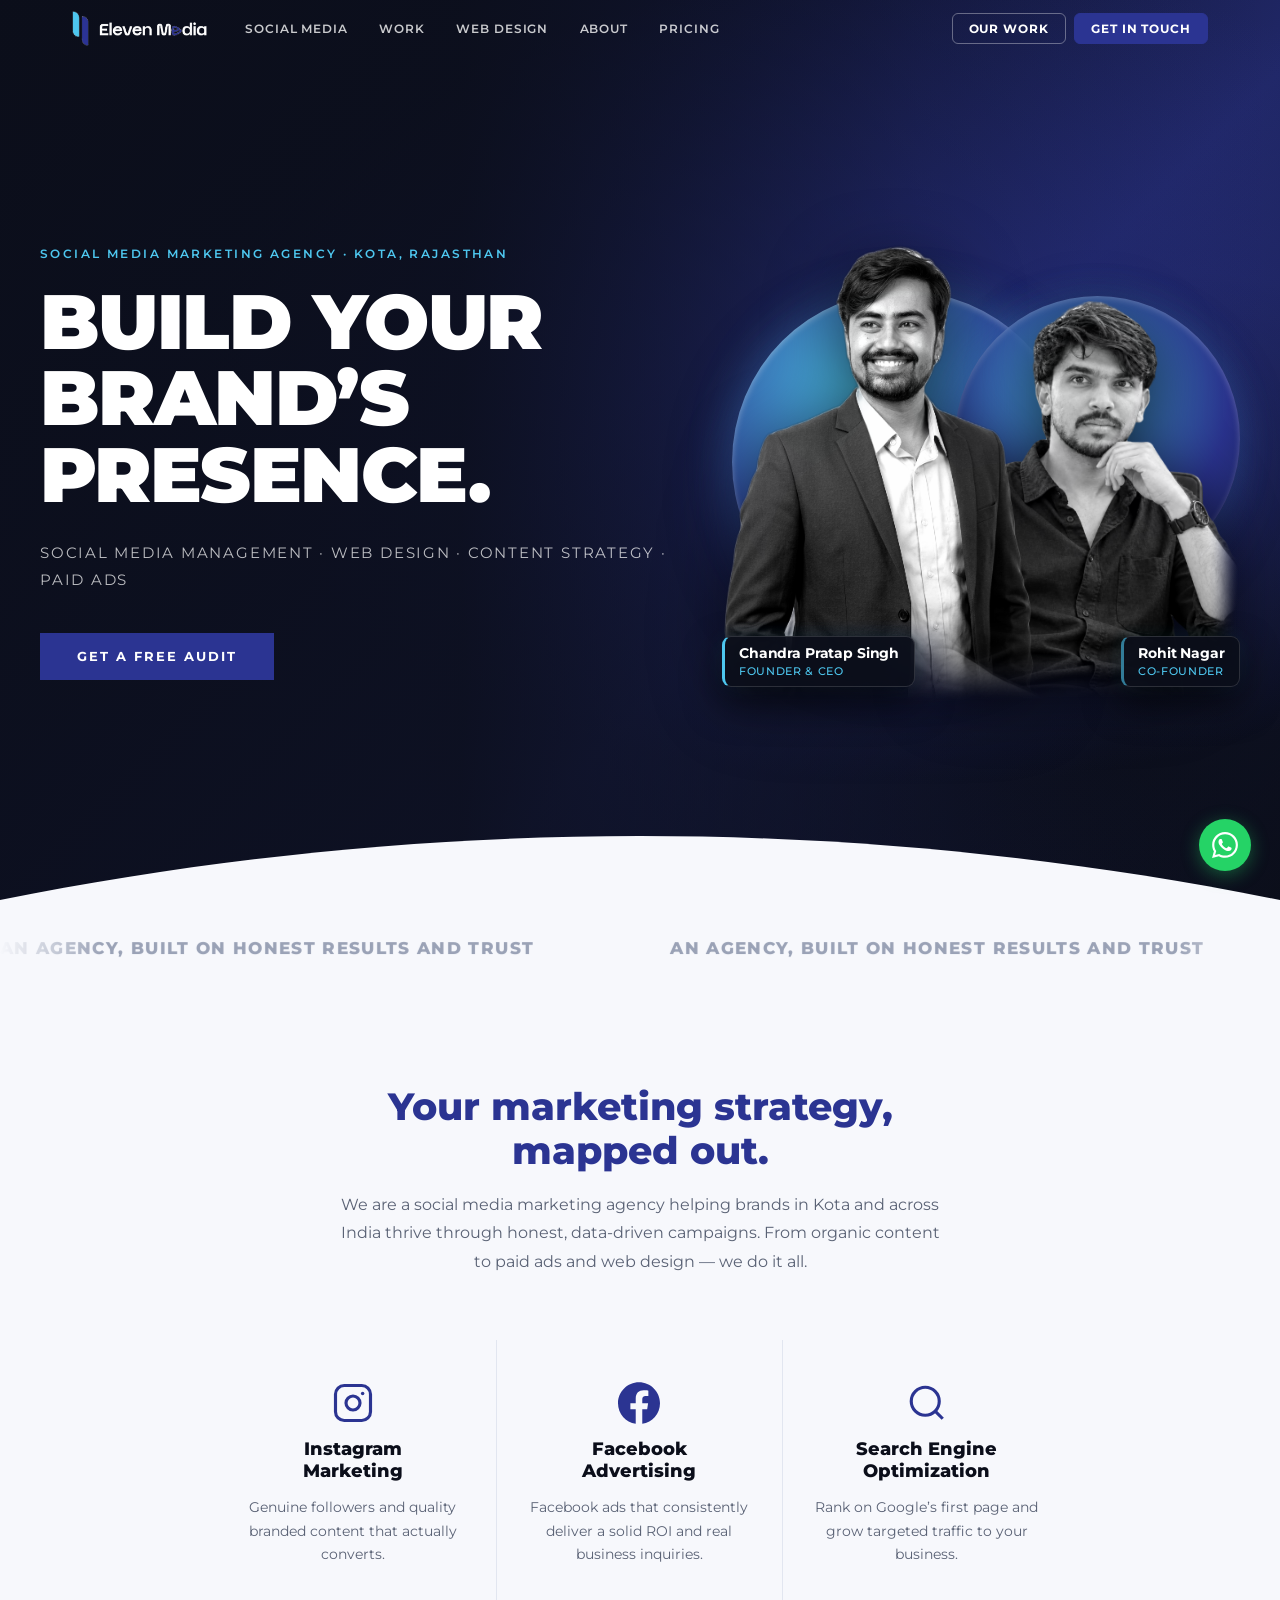
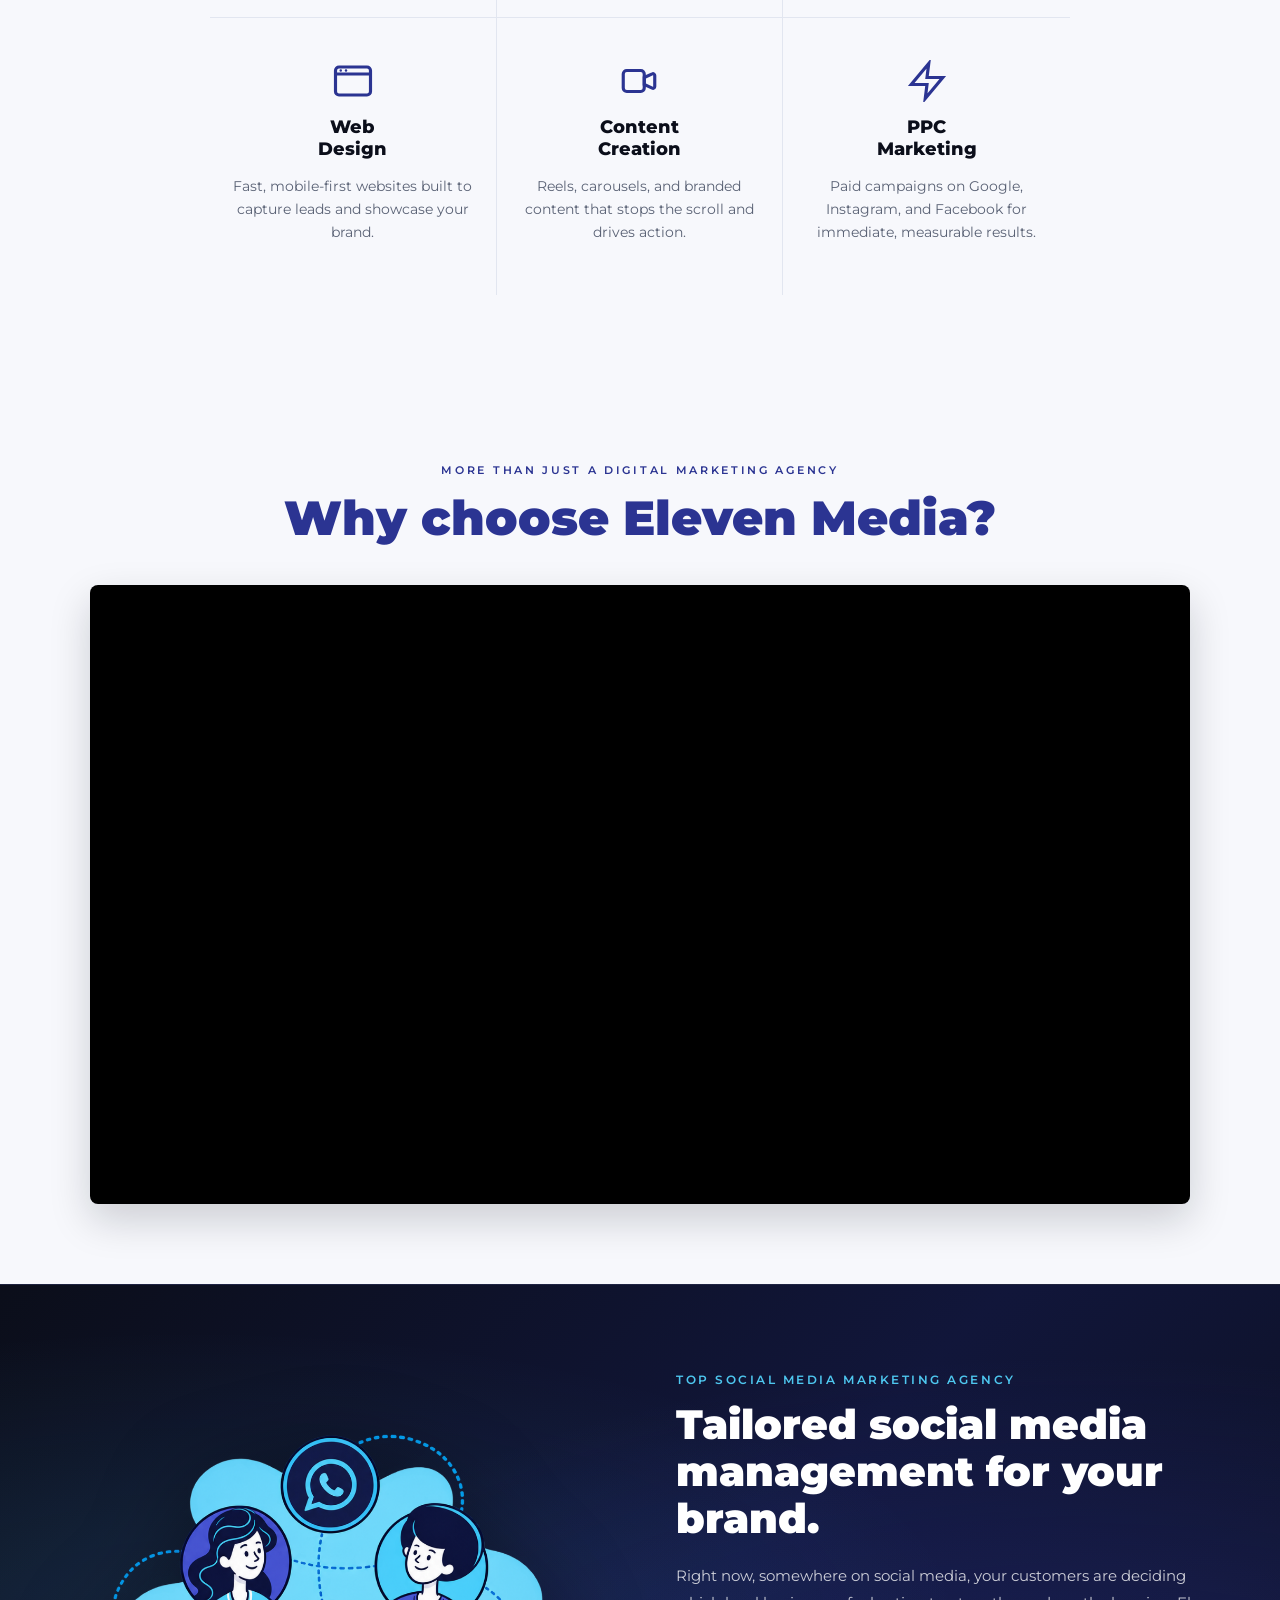
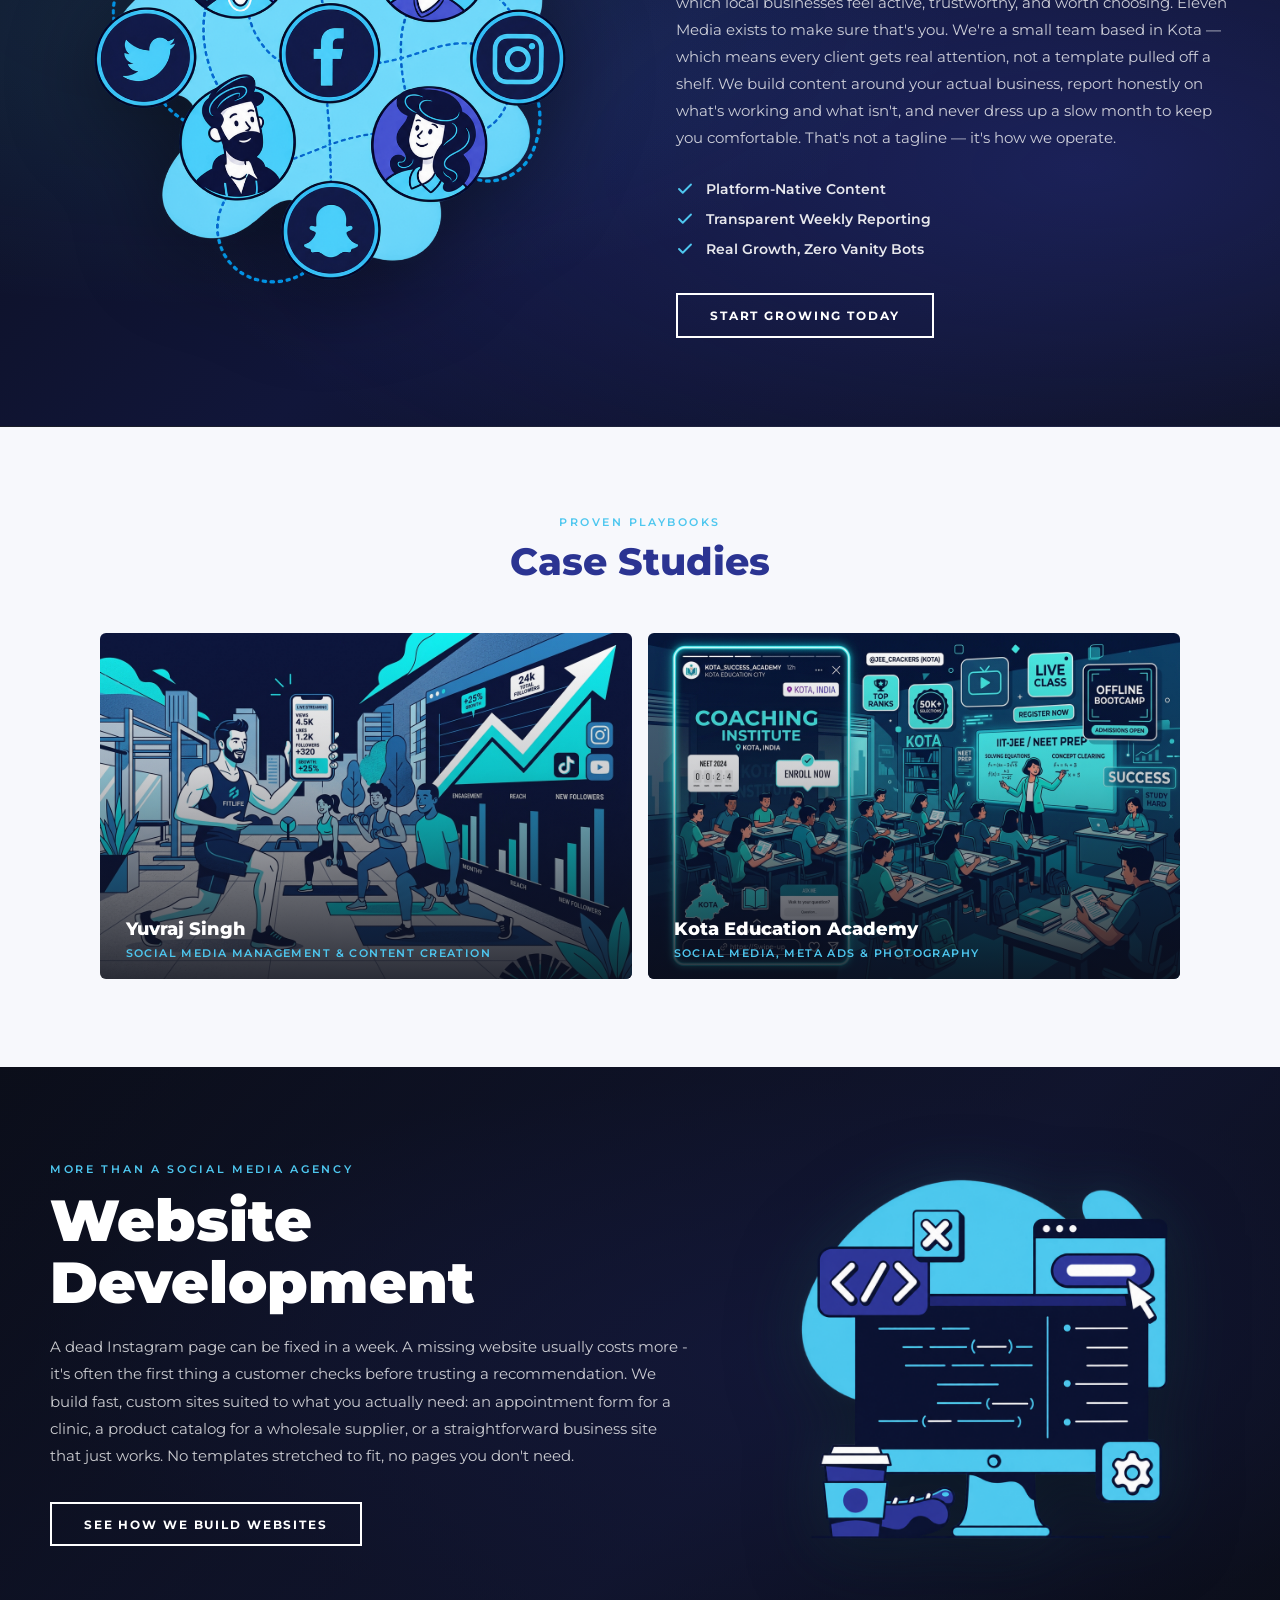
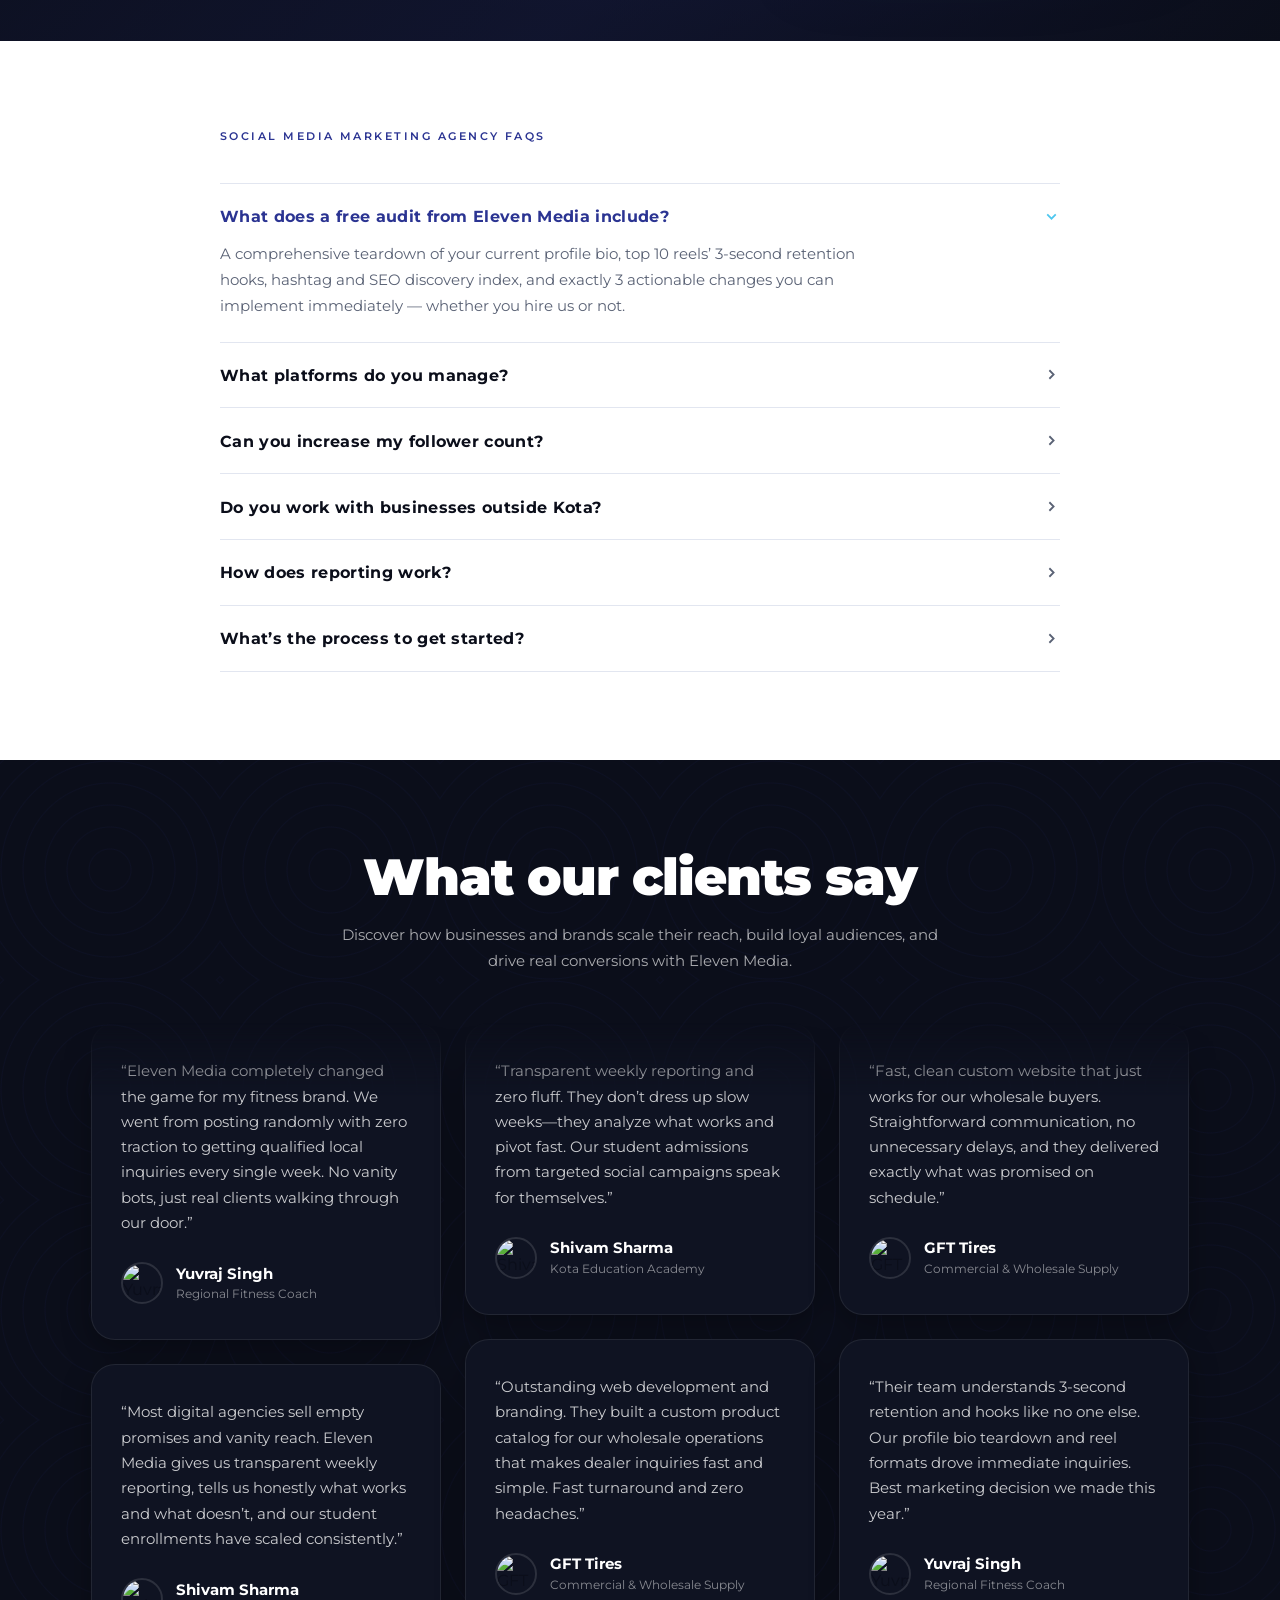
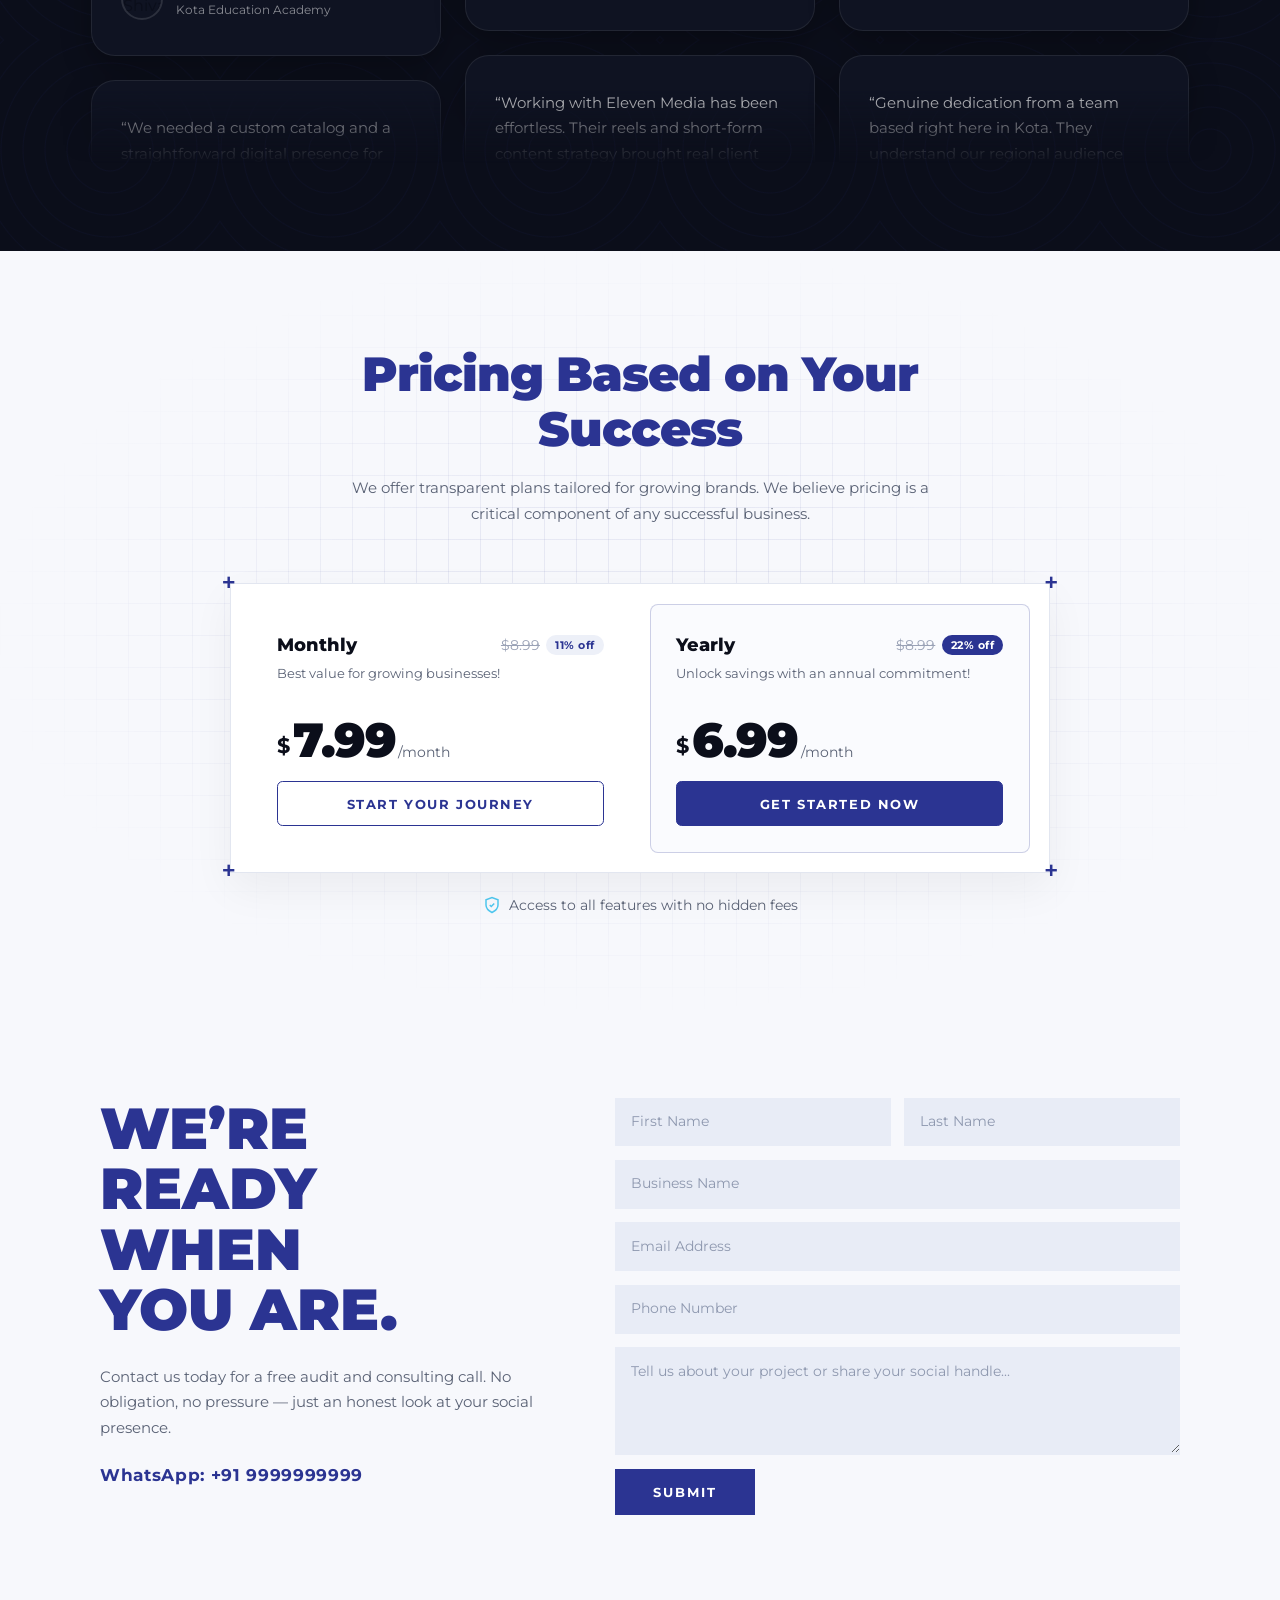
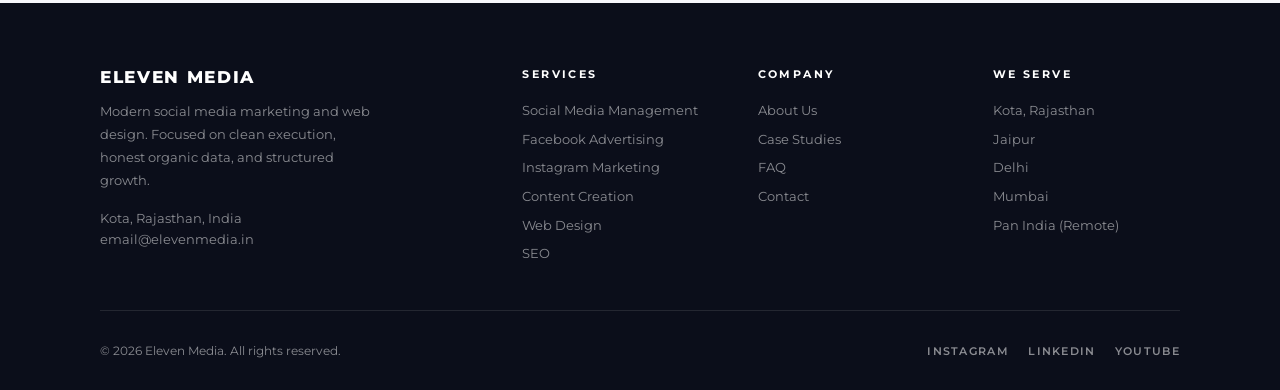
==== index.html @ 4493ec29 "Add Eleven Media website: landing page, styles, and assets" ====
<!DOCTYPE html>
<html lang="en">

<head>
  <meta charset="UTF-8">
  <meta name="viewport" content="width=device-width, initial-scale=1.0">
  <title>Eleven Media - Social Media Marketing Agency, Kota, Rajasthan</title>
  <meta name="description"
    content="Eleven Media is a social media marketing agency based in Kota, Rajasthan. Honest social media management, content creation, web design, and paid ads for growing brands.">
  <link rel="preconnect" href="https://fonts.googleapis.com">
  <link rel="preconnect" href="https://fonts.gstatic.com" crossorigin>
  <link
    href="https://fonts.googleapis.com/css2?family=Montserrat:ital,wght@0,300;0,400;0,500;0,600;0,700;0,800;0,900;1,400&display=swap"
    rel="stylesheet">
  <link rel="stylesheet" href="style.css">
</head>

<body>
  <!-- HEADER -->
  <header class="nav" id="siteHeader">
    <nav class="nav-inner">
      <!-- Logo -->
      <a href="#" class="nav-logo" aria-label="Eleven Media Homepage">
        <img src="assets/images/logo.png" alt="Eleven Media" class="nav-logo-img" />
      </a>

      <!-- Desktop links -->
      <ul class="nav-links" role="list">
        <li><a href="#services" class="nav-ghost-link">Social Media</a></li>
        <li><a href="#work" class="nav-ghost-link">Work</a></li>
        <li><a href="#web" class="nav-ghost-link">Web Design</a></li>
        <li><a href="#about" class="nav-ghost-link">About</a></li>
        <li><a href="#pricing" class="nav-ghost-link">Pricing</a></li>
      </ul>

      <!-- Desktop CTA buttons -->
      <div class="nav-actions">
        <a href="#work" class="nav-btn-outline">Our Work</a>
        <a href="#contact" class="nav-btn-solid">Get in Touch</a>
      </div>

      <!-- Hamburger (mobile only) -->
      <button class="nav-hamburger" id="navHamburger" onclick="toggleMobileMenu()" aria-label="Toggle menu"
        aria-expanded="false" aria-controls="mobileMenu">
        <span class="ham-line ham-line-1"></span>
        <span class="ham-line ham-line-2"></span>
        <span class="ham-line ham-line-3"></span>
      </button>
    </nav>
  </header>

  <!-- MOBILE MENU PANEL -->
  <div class="mobile-menu" id="mobileMenu" aria-hidden="true">
    <div class="mobile-menu-inner">
      <!-- Links -->
      <div class="mobile-menu-links">
        <a href="#services" class="mobile-menu-link" onclick="closeMobileMenu()">Social Media</a>
        <a href="#work" class="mobile-menu-link" onclick="closeMobileMenu()">Work</a>
        <a href="#web" class="mobile-menu-link" onclick="closeMobileMenu()">Web Design</a>
        <a href="#about" class="mobile-menu-link" onclick="closeMobileMenu()">About</a>
        <a href="#pricing" class="mobile-menu-link" onclick="closeMobileMenu()">Pricing</a>
        <a href="#faq" class="mobile-menu-link" onclick="closeMobileMenu()">FAQ</a>
      </div>
      <!-- CTA buttons -->
      <div class="mobile-menu-ctas">
        <a href="#work" class="mobile-btn-outline" onclick="closeMobileMenu()">Our Work</a>
        <a href="#contact" class="mobile-btn-solid" onclick="closeMobileMenu()">Get in Touch</a>
      </div>
    </div>
  </div>
  <!-- HERO -->
  <section class="hero" id="home">
    <div class="hero-image-block"></div>
    <div class="hero-bg"></div>
    <div class="hero-content">
      <div class="hero-text-col">
        <p class="hero-tag">Social Media Marketing Agency &middot; Kota, Rajasthan</p>
        <h1 class="hero-headline">Build your<br>brand&rsquo;s<br>presence.</h1>
        <p class="hero-sub">Social Media Management &middot; Web Design &middot; Content Strategy &middot; Paid Ads</p>
        <a href="#contact" class="hero-cta">Get a Free Audit</a>
      </div>
      <div class="hero-image-col">
        <div class="hero-image-wrapper">
          <div class="hero-duo-group">
            <!-- Backdrops -->
            <div class="hero-circle-backdrop"></div>
            <div class="hero-circle-backdrop hero-backdrop-rohit" id="elemBubble"></div>

            <!-- Rohit Nagar (Co-Founder) -->
            <div class="hero-rohit-wrap" id="elemRohit">
              <img src="assets/rohit.png" alt="Rohit Nagar - Co-Founder, Eleven Media" class="hero-rohit-img" />
            </div>

            <!-- Rohit Name Tag -->
            <div class="founder-caption-card caption-rohit" id="elemTag">
              <div class="founder-caption-text">
                <span class="founder-name">Rohit Nagar</span>
                <span class="founder-role">Co-Founder</span>
              </div>
            </div>

            <!-- Chandra Pratap (Founder & CEO, front & center) -->
            <img src="assets/founder.png" alt="Chandra Pratap - Founder &amp; CEO, Eleven Media"
              class="hero-founder-img" />
            <div class="founder-caption-card caption-chandra">
              <div class="founder-caption-text">
                <span class="founder-name">Chandra Pratap Singh</span>
                <span class="founder-role">Founder &amp; CEO</span>
              </div>
            </div>
          </div>
        </div>
      </div>
    </div>
    <div class="wave-divider">
      <svg viewBox="0 0 1440 72" fill="none" xmlns="http://www.w3.org/2000/svg" preserveAspectRatio="none">
        <path d="M0 72C240 24 480 0 720 0C960 0 1200 24 1440 72H0Z" fill="#F7F8FC" />
      </svg>
    </div>
  </section>
  <!-- MARQUEE STRIP -->
  <section class="logos-strip" id="tagline-strip">
    <div class="logos-marquee">
      <div class="logos-track">
        <div class="logos-group">
          <span class="logo-item">An agency, built on honest results and trust</span>
          <span class="logo-item">An agency, built on honest results and trust</span>
          <span class="logo-item">An agency, built on honest results and trust</span>
          <span class="logo-item">An agency, built on honest results and trust</span>
          <span class="logo-item">An agency, built on honest results and trust</span>
        </div>
        <div class="logos-group" aria-hidden="true">
          <span class="logo-item">An agency, built on honest results and trust</span>
          <span class="logo-item">An agency, built on honest results and trust</span>
          <span class="logo-item">An agency, built on honest results and trust</span>
          <span class="logo-item">An agency, built on honest results and trust</span>
          <span class="logo-item">An agency, built on honest results and trust</span>
        </div>
      </div>
    </div>
  </section>
  <!-- SERVICES -->
  <section class="strategy" id="services">
    <h2 class="strategy-headline">Your marketing strategy, mapped out.</h2>
    <p class="strategy-body">We are a social media marketing agency helping brands in Kota and across India thrive
      through honest, data-driven campaigns. From organic content to paid ads and web design &mdash; we do it all.</p>
    <div class="services-grid">
      <div class="service-item">
        <svg class="service-icon" viewBox="0 0 24 24" fill="none" stroke="currentColor" stroke-width="1.8">
          <rect x="2" y="2" width="20" height="20" rx="5" />
          <circle cx="12" cy="12" r="4" />
          <circle cx="17.5" cy="6.5" r="1" fill="currentColor" stroke="none" />
        </svg>
        <h3 class="service-title">Instagram<br>Marketing</h3>
        <p class="service-desc">Genuine followers and quality branded content that actually converts.</p>
      </div>
      <div class="service-item">
        <svg class="service-icon" viewBox="0 0 24 24" fill="currentColor">
          <path
            d="M24 12.073c0-6.627-5.373-12-12-12s-12 5.373-12 12c0 5.99 4.388 10.954 10.125 11.854v-8.385H7.078v-3.47h3.047V9.43c0-3.007 1.792-4.669 4.533-4.669 1.312 0 2.686.235 2.686.235v2.953H15.83c-1.491 0-1.956.925-1.956 1.874v2.25h3.328l-.532 3.47h-2.796v8.385C19.612 23.027 24 18.062 24 12.073z" />
        </svg>
        <h3 class="service-title">Facebook<br>Advertising</h3>
        <p class="service-desc">Facebook ads that consistently deliver a solid ROI and real business inquiries.</p>
      </div>
      <div class="service-item">
        <svg class="service-icon" viewBox="0 0 24 24" fill="none" stroke="currentColor" stroke-width="1.8">
          <circle cx="11" cy="11" r="8" />
          <path d="M21 21l-4.35-4.35" />
        </svg>
        <h3 class="service-title">Search Engine<br>Optimization</h3>
        <p class="service-desc">Rank on Google&rsquo;s first page and grow targeted traffic to your business.</p>
      </div>
      <div class="service-item">
        <svg class="service-icon" viewBox="0 0 24 24" fill="none" stroke="currentColor" stroke-width="1.8">
          <rect x="2" y="4" width="20" height="16" rx="2" />
          <path d="M2 8h20" />
          <circle cx="5" cy="6" r="0.7" fill="currentColor" stroke="none" />
          <circle cx="8" cy="6" r="0.7" fill="currentColor" stroke="none" />
        </svg>
        <h3 class="service-title">Web<br>Design</h3>
        <p class="service-desc">Fast, mobile-first websites built to capture leads and showcase your brand.</p>
      </div>
      <div class="service-item">
        <svg class="service-icon" viewBox="0 0 24 24" fill="none" stroke="currentColor" stroke-width="1.8">
          <path d="M15 10l4.553-2.069A1 1 0 0121 8.845v6.31a1 1 0 01-1.447.894L15 14v-4z" />
          <rect x="3" y="6" width="12" height="12" rx="2" />
        </svg>
        <h3 class="service-title">Content<br>Creation</h3>
        <p class="service-desc">Reels, carousels, and branded content that stops the scroll and drives action.</p>
      </div>
      <div class="service-item">
        <svg class="service-icon" viewBox="0 0 24 24" fill="none" stroke="currentColor" stroke-width="1.8">
          <path d="M13 2L3 14h9l-1 8 10-12h-9l1-8z" />
        </svg>
        <h3 class="service-title">PPC<br>Marketing</h3>
        <p class="service-desc">Paid campaigns on Google, Instagram, and Facebook for immediate, measurable results.</p>
      </div>
    </div>
  </section>
  <!-- WHY CHOOSE -->
  <section class="why-section" id="about">
    <p class="why-eyebrow">More than just a digital marketing agency</p>
    <h2 class="why-headline">Why choose Eleven Media?</h2>
    <div class="video-container">
      <div class="video-wrapper">
        <!-- Empty block ready for YouTube video embed -->
      </div>
    </div>
  </section>
  <!-- TAILORED BANNER -->
  <section class="tailored-banner" id="social">
    <div class="tailored-inner">
      <div class="tailored-visual-col">
        <div class="tailored-network-wrapper">
          <img src="assets/images/tailored-network.png" alt="Connected Social Media Audience Network - Eleven Media"
            class="tailored-network-img" />
        </div>
      </div>
      <div class="tailored-content">
        <p class="tailored-eyebrow">Top Social Media Marketing Agency</p>
        <h2 class="tailored-headline">Tailored social media management for your brand.</h2>
        <p class="tailored-body">
          Right now, somewhere on social media, your customers are deciding which local
          businesses feel active, trustworthy, and worth choosing. Eleven Media exists to make sure that's you. We're a
          small team based in Kota &mdash; which means every client gets real attention, not a template pulled off a
          shelf. We
          build content around your actual business, report honestly on what's working and what isn't, and never dress
          up a slow month to keep you comfortable. That's not a tagline &mdash; it's how we operate.
        </p>
        <div class="tailored-features">
          <div class="tailored-feature-item">
            <svg width="18" height="18" viewBox="0 0 24 24" fill="none" stroke="currentColor" stroke-width="2.5"
              stroke-linecap="round" stroke-linejoin="round">
              <polyline points="20 6 9 17 4 12"></polyline>
            </svg>
            <span>Platform-Native Content</span>
          </div>
          <div class="tailored-feature-item">
            <svg width="18" height="18" viewBox="0 0 24 24" fill="none" stroke="currentColor" stroke-width="2.5"
              stroke-linecap="round" stroke-linejoin="round">
              <polyline points="20 6 9 17 4 12"></polyline>
            </svg>
            <span>Transparent Weekly Reporting</span>
          </div>
          <div class="tailored-feature-item">
            <svg width="18" height="18" viewBox="0 0 24 24" fill="none" stroke="currentColor" stroke-width="2.5"
              stroke-linecap="round" stroke-linejoin="round">
              <polyline points="20 6 9 17 4 12"></polyline>
            </svg>
            <span>Real Growth, Zero Vanity Bots</span>
          </div>
        </div>
        <a href="#contact" class="outline-btn-white">Start Growing Today</a>
      </div>
    </div>
  </section>
  <!-- CASE STUDIES -->
  <section class="case-studies" id="work">
    <div class="section-header">
      <p class="section-eyebrow">Proven Playbooks</p>
      <h2 class="section-title">Case Studies</h2>
    </div>
    <div class="cs-grid cs-grid-2">
      <div class="cs-card cs-card-1" role="button" tabindex="0" aria-label="Open Yuvraj Singh case study"
        onclick="openCaseStudy(1)" onkeydown="if(event.key==='Enter'||event.key===' ')openCaseStudy(1)"
        style="background-image: url('assets/images/cs-yuvraj.jpg'); background-size: cover; background-position: center;">
        <div class="cs-overlay"></div>
        <div class="cs-card-label">
          <p class="cs-card-title">Yuvraj Singh</p>
          <p class="cs-card-sub">Social Media Management &amp; Content Creation</p>
        </div>
      </div>
      <div class="cs-card cs-card-2" role="button" tabindex="0" aria-label="Open Kota Education Academy case study"
        onclick="openCaseStudy(2)" onkeydown="if(event.key==='Enter'||event.key===' ')openCaseStudy(2)"
        style="background-image: url('assets/images/cs-kota.jpg'); background-size: cover; background-position: center;">
        <div class="cs-overlay"></div>
        <div class="cs-card-label">
          <p class="cs-card-title">Kota Education Academy</p>
          <p class="cs-card-sub">Social Media, Meta Ads &amp; Photography</p>
        </div>
      </div>
    </div>
  </section>

  <!-- CASE STUDY MODAL -->
  <div class="cs-modal-backdrop" id="csModal" role="dialog" aria-modal="true" aria-label="Case Study"
    onclick="closeCaseStudy(event)">
    <div class="cs-modal-box">
      <button class="cs-modal-close" onclick="closeCaseStudy()" aria-label="Close case study">&times;</button>
      <div class="cs-modal-hero" id="csModalHero">
        <img src="" alt="" class="cs-modal-hero-img" id="csModalHeroImg" />
        <div class="cs-modal-hero-overlay"></div>
        <div class="cs-modal-hero-text">
          <p class="cs-modal-eyebrow" id="csModalEyebrow"></p>
          <h3 class="cs-modal-title" id="csModalTitle"></h3>
          <p class="cs-modal-meta" id="csModalMeta"></p>
        </div>
      </div>
      <div class="cs-modal-body" id="csModalBody"></div>
    </div>
  </div>
  <!-- WEBSITE DEVELOPMENT BANNER -->
  <section class="web-banner seo-banner" id="web">
    <div class="web-inner seo-inner">
      <div class="web-content seo-content">
        <p class="web-eyebrow seo-eyebrow">MORE THAN A SOCIAL MEDIA AGENCY</p>
        <h2 class="web-headline seo-headline">Website<br>Development</h2>
        <p class="web-body seo-body">A dead Instagram page can be fixed in a week. A missing website usually costs more
          - it's often the first thing a customer checks before trusting a recommendation. We build fast, custom sites
          suited to what you actually need: an appointment form for a clinic, a product catalog for a wholesale
          supplier, or a straightforward business site that just works. No templates stretched to fit, no pages you
          don't need.</p>
        <a href="#contact" class="outline-btn-white">SEE HOW WE BUILD WEBSITES</a>
      </div>
      <div class="web-visual-col">
        <div class="web-visual-wrapper">
          <img src="assets/images/web-development.png"
            alt="Website Development &amp; Custom Web Applications - Eleven Media" class="web-dev-img" />
        </div>
      </div>
    </div>
  </section>
  <!-- FAQ -->
  <section class="faq" id="faq">
    <div class="faq-inner">
      <p class="faq-eyebrow">Social Media Marketing Agency FAQs</p>
      <div class="faq-item open">
        <div class="faq-q" onclick="toggleFaq(this)">What does a free audit from Eleven Media include?<svg
            class="faq-arrow" viewBox="0 0 24 24" fill="none" stroke="currentColor" stroke-width="2.5">
            <path d="M9 18l6-6-6-6" />
          </svg></div>
        <p class="faq-a">A comprehensive teardown of your current profile bio, top 10 reels&rsquo; 3-second retention
          hooks, hashtag and SEO discovery index, and exactly 3 actionable changes you can implement immediately &mdash;
          whether you hire us or not.</p>
      </div>
      <div class="faq-item">
        <div class="faq-q" onclick="toggleFaq(this)">What platforms do you manage?<svg class="faq-arrow"
            viewBox="0 0 24 24" fill="none" stroke="currentColor" stroke-width="2.5">
            <path d="M9 18l6-6-6-6" />
          </svg></div>
        <p class="faq-a">We specialize in Instagram, LinkedIn, YouTube Shorts, and Facebook. We focus strictly on the
          channels where short-form vertical attention and targeted regional discovery yield actual business inquiries
          &mdash; not just likes.</p>
      </div>
      <div class="faq-item">
        <div class="faq-q" onclick="toggleFaq(this)">Can you increase my follower count?<svg class="faq-arrow"
            viewBox="0 0 24 24" fill="none" stroke="currentColor" stroke-width="2.5">
            <path d="M9 18l6-6-6-6" />
          </svg></div>
        <p class="faq-a">Yes &mdash; but we focus on quality over quantity. We grow audiences that actually convert into
          leads, inquiries, and customers. We never use bots or engagement pods that inflate vanity numbers.</p>
      </div>
      <div class="faq-item">
        <div class="faq-q" onclick="toggleFaq(this)">Do you work with businesses outside Kota?<svg class="faq-arrow"
            viewBox="0 0 24 24" fill="none" stroke="currentColor" stroke-width="2.5">
            <path d="M9 18l6-6-6-6" />
          </svg></div>
        <p class="faq-a">Yes. While our agency is rooted in Kota, Rajasthan, we manage client accounts remotely across
          India via asynchronous video updates, shared creative staging folders, and weekly sprint debriefs on WhatsApp.
        </p>
      </div>
      <div class="faq-item">
        <div class="faq-q" onclick="toggleFaq(this)">How does reporting work?<svg class="faq-arrow" viewBox="0 0 24 24"
            fill="none" stroke="currentColor" stroke-width="2.5">
            <path d="M9 18l6-6-6-6" />
          </svg></div>
        <p class="faq-a">Bi-weekly visual dashboards highlighting core metrics: qualified inbound messages, hook
          retention rates, and top-performing formats. We never obscure bad weeks or hide behind meaningless vanity
          impressions.</p>
      </div>
      <div class="faq-item">
        <div class="faq-q" onclick="toggleFaq(this)">What&rsquo;s the process to get started?<svg class="faq-arrow"
            viewBox="0 0 24 24" fill="none" stroke="currentColor" stroke-width="2.5">
            <path d="M9 18l6-6-6-6" />
          </svg></div>
        <p class="faq-a">Step 1: Submit your handle via our free audit form below. Step 2: Receive our 48-hour video/PDF
          breakdown. Step 3: A brief 20-minute scope alignment call. Step 4: Contract sign-off and kickoff within 3
          business days.</p>
      </div>
    </div>
  </section>
  <!-- TESTIMONIALS -->
  <section class="testimonials" id="testimonials">
    <div class="testimonials-inner">
      <div class="test-header">

        <h2 class="test-heading">What our clients say</h2>
        <p class="test-sub">Discover how businesses and brands scale their reach, build loyal audiences, and drive real
          conversions with Eleven Media.</p>
      </div>

      <div class="testimonials-marquee-wrapper" role="region" aria-label="Client Testimonials">
        <!-- Column 1 -->
        <div class="testimonials-col col-1">
          <div class="testimonials-track track-1">
            <div class="test-card">
              <p class="test-card-text">&ldquo;Eleven Media completely changed the game for my fitness brand. We went
                from posting randomly with zero traction to getting qualified local inquiries every single week. No
                vanity bots, just real clients walking through our door.&rdquo;</p>
              <div class="test-card-footer">
                <img
                  src="https://cdn.21st.dev/assets/mirror/11/11134d472e245bb9dcef8595979c5c375a8ad40d3adf72e03cf67b959415ea6f.jpg"
                  alt="Yuvraj Singh" class="test-card-avatar">
                <div class="test-card-info">
                  <span class="test-card-name">Yuvraj Singh</span>
                  <span class="test-card-role">Regional Fitness Coach</span>
                </div>
              </div>
            </div>
            <div class="test-card">
              <p class="test-card-text">&ldquo;Most digital agencies sell empty promises and vanity reach. Eleven Media
                gives us transparent weekly reporting, tells us honestly what works and what doesn&rsquo;t, and our
                student enrollments have scaled consistently.&rdquo;</p>
              <div class="test-card-footer">
                <img
                  src="https://cdn.21st.dev/assets/mirror/e0/e037bf69983d4b3792507a980afa576f7c76798a2b360f56d43a190a382e8acd.jpg"
                  alt="Shivam Sharma" class="test-card-avatar">
                <div class="test-card-info">
                  <span class="test-card-name">Shivam Sharma</span>
                  <span class="test-card-role">Kota Education Academy</span>
                </div>
              </div>
            </div>
            <div class="test-card">
              <p class="test-card-text">&ldquo;We needed a custom catalog and a straightforward digital presence for our
                wholesale tire supply. Eleven Media built exactly what we needed quickly, without stretched templates or
                bloated pages. Reliable, fast, and professional.&rdquo;</p>
              <div class="test-card-footer">
                <img
                  src="https://cdn.21st.dev/assets/mirror/2c/2cfa4aba4bfefc920aa635f1bde5dab467c583463be9b13d93df6e18db5262f8.jpg"
                  alt="GFT Tires" class="test-card-avatar">
                <div class="test-card-info">
                  <span class="test-card-name">GFT Tires</span>
                  <span class="test-card-role">Commercial &amp; Wholesale Supply</span>
                </div>
              </div>
            </div>
            <!-- Duplicate for seamless loop -->
            <div class="test-card" aria-hidden="true">
              <p class="test-card-text">&ldquo;Eleven Media completely changed the game for my fitness brand. We went
                from posting randomly with zero traction to getting qualified local inquiries every single week. No
                vanity bots, just real clients walking through our door.&rdquo;</p>
              <div class="test-card-footer">
                <img
                  src="https://cdn.21st.dev/assets/mirror/11/11134d472e245bb9dcef8595979c5c375a8ad40d3adf72e03cf67b959415ea6f.jpg"
                  alt="" class="test-card-avatar">
                <div class="test-card-info">
                  <span class="test-card-name">Yuvraj Singh</span>
                  <span class="test-card-role">Regional Fitness Coach</span>
                </div>
              </div>
            </div>
            <div class="test-card" aria-hidden="true">
              <p class="test-card-text">&ldquo;Most digital agencies sell empty promises and vanity reach. Eleven Media
                gives us transparent weekly reporting, tells us honestly what works and what doesn&rsquo;t, and our
                student enrollments have scaled consistently.&rdquo;</p>
              <div class="test-card-footer">
                <img
                  src="https://cdn.21st.dev/assets/mirror/e0/e037bf69983d4b3792507a980afa576f7c76798a2b360f56d43a190a382e8acd.jpg"
                  alt="" class="test-card-avatar">
                <div class="test-card-info">
                  <span class="test-card-name">Shivam Sharma</span>
                  <span class="test-card-role">Kota Education Academy</span>
                </div>
              </div>
            </div>
            <div class="test-card" aria-hidden="true">
              <p class="test-card-text">&ldquo;We needed a custom catalog and a straightforward digital presence for our
                wholesale tire supply. Eleven Media built exactly what we needed quickly, without stretched templates or
                bloated pages. Reliable, fast, and professional.&rdquo;</p>
              <div class="test-card-footer">
                <img
                  src="https://cdn.21st.dev/assets/mirror/2c/2cfa4aba4bfefc920aa635f1bde5dab467c583463be9b13d93df6e18db5262f8.jpg"
                  alt="" class="test-card-avatar">
                <div class="test-card-info">
                  <span class="test-card-name">GFT Tires</span>
                  <span class="test-card-role">Commercial &amp; Wholesale Supply</span>
                </div>
              </div>
            </div>
          </div>
        </div>

        <!-- Column 2 (hidden on mobile, visible md+) -->
        <div class="testimonials-col col-2">
          <div class="testimonials-track track-2">
            <div class="test-card">
              <p class="test-card-text">&ldquo;Transparent weekly reporting and zero fluff. They don&rsquo;t dress up
                slow weeks—they analyze what works and pivot fast. Our student admissions from targeted social campaigns
                speak for themselves.&rdquo;</p>
              <div class="test-card-footer">
                <img
                  src="https://cdn.21st.dev/assets/mirror/e0/e037bf69983d4b3792507a980afa576f7c76798a2b360f56d43a190a382e8acd.jpg"
                  alt="Shivam Sharma" class="test-card-avatar">
                <div class="test-card-info">
                  <span class="test-card-name">Shivam Sharma</span>
                  <span class="test-card-role">Kota Education Academy</span>
                </div>
              </div>
            </div>
            <div class="test-card">
              <p class="test-card-text">&ldquo;Outstanding web development and branding. They built a custom product
                catalog for our wholesale operations that makes dealer inquiries fast and simple. Fast turnaround and
                zero headaches.&rdquo;</p>
              <div class="test-card-footer">
                <img
                  src="https://cdn.21st.dev/assets/mirror/2c/2cfa4aba4bfefc920aa635f1bde5dab467c583463be9b13d93df6e18db5262f8.jpg"
                  alt="GFT Tires" class="test-card-avatar">
                <div class="test-card-info">
                  <span class="test-card-name">GFT Tires</span>
                  <span class="test-card-role">Commercial &amp; Wholesale Supply</span>
                </div>
              </div>
            </div>
            <div class="test-card">
              <p class="test-card-text">&ldquo;Working with Eleven Media has been effortless. Their reels and short-form
                content strategy brought real client bookings, not just likes. The growth has been steady, organic, and
                measurable.&rdquo;</p>
              <div class="test-card-footer">
                <img
                  src="https://cdn.21st.dev/assets/mirror/11/11134d472e245bb9dcef8595979c5c375a8ad40d3adf72e03cf67b959415ea6f.jpg"
                  alt="Yuvraj Singh" class="test-card-avatar">
                <div class="test-card-info">
                  <span class="test-card-name">Yuvraj Singh</span>
                  <span class="test-card-role">Regional Fitness Coach</span>
                </div>
              </div>
            </div>
            <!-- Duplicate for seamless loop -->
            <div class="test-card" aria-hidden="true">
              <p class="test-card-text">&ldquo;Transparent weekly reporting and zero fluff. They don&rsquo;t dress up
                slow weeks—they analyze what works and pivot fast. Our student admissions from targeted social campaigns
                speak for themselves.&rdquo;</p>
              <div class="test-card-footer">
                <img
                  src="https://cdn.21st.dev/assets/mirror/e0/e037bf69983d4b3792507a980afa576f7c76798a2b360f56d43a190a382e8acd.jpg"
                  alt="" class="test-card-avatar">
                <div class="test-card-info">
                  <span class="test-card-name">Shivam Sharma</span>
                  <span class="test-card-role">Kota Education Academy</span>
                </div>
              </div>
            </div>
            <div class="test-card" aria-hidden="true">
              <p class="test-card-text">&ldquo;Outstanding web development and branding. They built a custom product
                catalog for our wholesale operations that makes dealer inquiries fast and simple. Fast turnaround and
                zero headaches.&rdquo;</p>
              <div class="test-card-footer">
                <img
                  src="https://cdn.21st.dev/assets/mirror/2c/2cfa4aba4bfefc920aa635f1bde5dab467c583463be9b13d93df6e18db5262f8.jpg"
                  alt="" class="test-card-avatar">
                <div class="test-card-info">
                  <span class="test-card-name">GFT Tires</span>
                  <span class="test-card-role">Commercial &amp; Wholesale Supply</span>
                </div>
              </div>
            </div>
            <div class="test-card" aria-hidden="true">
              <p class="test-card-text">&ldquo;Working with Eleven Media has been effortless. Their reels and short-form
                content strategy brought real client bookings, not just likes. The growth has been steady, organic, and
                measurable.&rdquo;</p>
              <div class="test-card-footer">
                <img
                  src="https://cdn.21st.dev/assets/mirror/11/11134d472e245bb9dcef8595979c5c375a8ad40d3adf72e03cf67b959415ea6f.jpg"
                  alt="" class="test-card-avatar">
                <div class="test-card-info">
                  <span class="test-card-name">Yuvraj Singh</span>
                  <span class="test-card-role">Regional Fitness Coach</span>
                </div>
              </div>
            </div>
          </div>
        </div>

        <!-- Column 3 (hidden on mobile/tablet, visible lg+) -->
        <div class="testimonials-col col-3">
          <div class="testimonials-track track-3">
            <div class="test-card">
              <p class="test-card-text">&ldquo;Fast, clean custom website that just works for our wholesale buyers.
                Straightforward communication, no unnecessary delays, and they delivered exactly what was promised on
                schedule.&rdquo;</p>
              <div class="test-card-footer">
                <img
                  src="https://cdn.21st.dev/assets/mirror/2c/2cfa4aba4bfefc920aa635f1bde5dab467c583463be9b13d93df6e18db5262f8.jpg"
                  alt="GFT Tires" class="test-card-avatar">
                <div class="test-card-info">
                  <span class="test-card-name">GFT Tires</span>
                  <span class="test-card-role">Commercial &amp; Wholesale Supply</span>
                </div>
              </div>
            </div>
            <div class="test-card">
              <p class="test-card-text">&ldquo;Their team understands 3-second retention and hooks like no one else. Our
                profile bio teardown and reel formats drove immediate inquiries. Best marketing decision we made this
                year.&rdquo;</p>
              <div class="test-card-footer">
                <img
                  src="https://cdn.21st.dev/assets/mirror/11/11134d472e245bb9dcef8595979c5c375a8ad40d3adf72e03cf67b959415ea6f.jpg"
                  alt="Yuvraj Singh" class="test-card-avatar">
                <div class="test-card-info">
                  <span class="test-card-name">Yuvraj Singh</span>
                  <span class="test-card-role">Regional Fitness Coach</span>
                </div>
              </div>
            </div>
            <div class="test-card">
              <p class="test-card-text">&ldquo;Genuine dedication from a team based right here in Kota. They understand
                our regional audience thoroughly and deliver inquiries that actually convert into enrolled
                students.&rdquo;</p>
              <div class="test-card-footer">
                <img
                  src="https://cdn.21st.dev/assets/mirror/e0/e037bf69983d4b3792507a980afa576f7c76798a2b360f56d43a190a382e8acd.jpg"
                  alt="Shivam Sharma" class="test-card-avatar">
                <div class="test-card-info">
                  <span class="test-card-name">Shivam Sharma</span>
                  <span class="test-card-role">Kota Education Academy</span>
                </div>
              </div>
            </div>
            <!-- Duplicate for seamless loop -->
            <div class="test-card" aria-hidden="true">
              <p class="test-card-text">&ldquo;Fast, clean custom website that just works for our wholesale buyers.
                Straightforward communication, no unnecessary delays, and they delivered exactly what was promised on
                schedule.&rdquo;</p>
              <div class="test-card-footer">
                <img
                  src="https://cdn.21st.dev/assets/mirror/2c/2cfa4aba4bfefc920aa635f1bde5dab467c583463be9b13d93df6e18db5262f8.jpg"
                  alt="" class="test-card-avatar">
                <div class="test-card-info">
                  <span class="test-card-name">GFT Tires</span>
                  <span class="test-card-role">Commercial &amp; Wholesale Supply</span>
                </div>
              </div>
            </div>
            <div class="test-card" aria-hidden="true">
              <p class="test-card-text">&ldquo;Their team understands 3-second retention and hooks like no one else. Our
                profile bio teardown and reel formats drove immediate inquiries. Best marketing decision we made this
                year.&rdquo;</p>
              <div class="test-card-footer">
                <img
                  src="https://cdn.21st.dev/assets/mirror/11/11134d472e245bb9dcef8595979c5c375a8ad40d3adf72e03cf67b959415ea6f.jpg"
                  alt="" class="test-card-avatar">
                <div class="test-card-info">
                  <span class="test-card-name">Yuvraj Singh</span>
                  <span class="test-card-role">Regional Fitness Coach</span>
                </div>
              </div>
            </div>
            <div class="test-card" aria-hidden="true">
              <p class="test-card-text">&ldquo;Genuine dedication from a team based right here in Kota. They understand
                our regional audience thoroughly and deliver inquiries that actually convert into enrolled
                students.&rdquo;</p>
              <div class="test-card-footer">
                <img
                  src="https://cdn.21st.dev/assets/mirror/e0/e037bf69983d4b3792507a980afa576f7c76798a2b360f56d43a190a382e8acd.jpg"
                  alt="" class="test-card-avatar">
                <div class="test-card-info">
                  <span class="test-card-name">Shivam Sharma</span>
                  <span class="test-card-role">Kota Education Academy</span>
                </div>
              </div>
            </div>
          </div>
        </div>
      </div>
    </div>
  </section>
  <!-- PRICING -->
  <section class="pricing-section" id="pricing">
    <div class="pricing-bg-grid"></div>
    <div class="pricing-inner">
      <div class="pricing-header">


        <h2 class="pricing-headline">Pricing Based on Your Success</h2>
        <p class="pricing-sub">We offer transparent plans tailored for growing brands. We believe pricing is a critical
          component of any successful business.</p>
      </div>

      <div class="pricing-card-wrapper">
        <div class="pricing-box">
          <span class="plus-icon plus-top-left">+</span>
          <span class="plus-icon plus-top-right">+</span>
          <span class="plus-icon plus-bottom-left">+</span>
          <span class="plus-icon plus-bottom-right">+</span>

          <div class="pricing-grid">
            <!-- Monthly Plan -->
            <div class="pricing-card">
              <div class="pricing-card-head">
                <div class="pricing-title-row">
                  <h3 class="pricing-plan-title">Monthly</h3>
                  <div class="pricing-discount-wrap">
                    <span class="pricing-original-price">$8.99</span>
                    <span class="pricing-badge badge-secondary">11% off</span>
                  </div>
                </div>
                <p class="pricing-plan-desc">Best value for growing businesses!</p>
              </div>

              <div class="pricing-card-bottom">
                <div class="pricing-price-row">
                  <span class="pricing-currency">$</span>
                  <span class="pricing-amount">7.99</span>
                  <span class="pricing-period">/month</span>
                </div>
                <a href="#contact" class="pricing-btn pricing-btn-outline">Start Your Journey</a>
              </div>
            </div>

            <!-- Yearly Plan (Featured) -->
            <div class="pricing-card pricing-card-featured">
              <div class="border-trail-glow"></div>
              <div class="pricing-card-head">
                <div class="pricing-title-row">
                  <h3 class="pricing-plan-title">Yearly</h3>
                  <div class="pricing-discount-wrap">
                    <span class="pricing-original-price">$8.99</span>
                    <span class="pricing-badge badge-accent">22% off</span>
                  </div>
                </div>
                <p class="pricing-plan-desc">Unlock savings with an annual commitment!</p>
              </div>

              <div class="pricing-card-bottom">
                <div class="pricing-price-row">
                  <span class="pricing-currency">$</span>
                  <span class="pricing-amount">6.99</span>
                  <span class="pricing-period">/month</span>
                </div>
                <a href="#contact" class="pricing-btn pricing-btn-solid">Get Started Now</a>
              </div>
            </div>
          </div>
        </div>

        <div class="pricing-trust-row">
          <svg class="shield-icon" viewBox="0 0 24 24" fill="none" stroke="currentColor" stroke-width="2">
            <path d="M12 22s8-4 8-10V5l-8-3-8 3v7c0 6 8 10 8 10z" />
            <path d="M9 12l2 2 4-4" />
          </svg>
          <span>Access to all features with no hidden fees</span>
        </div>
      </div>
    </div>
  </section>
  <!-- CONTACT -->
  <section class="contact" id="contact">
    <div class="contact-inner">
      <div>
        <h2 class="contact-headline">We&rsquo;re ready<br>when<br>you are.</h2>
        <p class="contact-sub">Contact us today for a free audit and consulting call. No obligation, no pressure &mdash;
          just an honest look at your social presence.</p>
        <p class="contact-phone">WhatsApp: +91 9999999999</p>
      </div>
      <form class="contact-form" onsubmit="handleSubmit(event)">
        <div class="form-row">
          <input class="form-input" type="text" placeholder="First Name" required>
          <input class="form-input" type="text" placeholder="Last Name" required>
        </div>
        <input class="form-input" type="text" placeholder="Business Name">
        <input class="form-input" type="email" placeholder="Email Address" required>
        <input class="form-input" type="tel" placeholder="Phone Number">
        <textarea class="form-input" placeholder="Tell us about your project or share your social handle..."></textarea>
        <button type="submit" class="form-submit">Submit</button>
      </form>
    </div>
  </section>
  <!-- FOOTER -->
  <footer>
    <div class="footer-inner">
      <div class="footer-top">
        <div>
          <p class="footer-brand-name">Eleven Media</p>
          <p class="footer-brand-desc">Modern social media marketing and web design. Focused on clean execution, honest
            organic data, and structured growth.</p>
          <p class="footer-address">Kota, Rajasthan, India<br>email@elevenmedia.in</p>
        </div>
        <div>
          <p class="footer-col-title">Services</p>
          <ul class="footer-links">
            <li><a href="#services">Social Media Management</a></li>
            <li><a href="#services">Facebook Advertising</a></li>
            <li><a href="#services">Instagram Marketing</a></li>
            <li><a href="#services">Content Creation</a></li>
            <li><a href="#web">Web Design</a></li>
            <li><a href="#faq">SEO</a></li>
          </ul>
        </div>
        <div>
          <p class="footer-col-title">Company</p>
          <ul class="footer-links">
            <li><a href="#about">About Us</a></li>
            <li><a href="#work">Case Studies</a></li>
            <li><a href="#faq">FAQ</a></li>
            <li><a href="#contact">Contact</a></li>
          </ul>
        </div>
        <div>
          <p class="footer-col-title">We Serve</p>
          <ul class="footer-links">
            <li><a href="#contact">Kota, Rajasthan</a></li>
            <li><a href="#contact">Jaipur</a></li>
            <li><a href="#contact">Delhi</a></li>
            <li><a href="#contact">Mumbai</a></li>
            <li><a href="#contact">Pan India (Remote)</a></li>
          </ul>
        </div>
      </div>
      <div class="footer-bottom">
        <p>&copy; 2026 Eleven Media. All rights reserved.</p>
        <div class="footer-social">
          <a href="#">Instagram</a>
          <a href="#">LinkedIn</a>
          <a href="#">YouTube</a>
        </div>
      </div>
    </div>
  </footer>
  <!-- FLOATING WHATSAPP -->
  <div class="wa-float">
    <a href="https://wa.me/919999999999" target="_blank" rel="noopener noreferrer" class="wa-btn"
      aria-label="Chat on WhatsApp">
      <svg width="26" height="26" viewBox="0 0 24 24" fill="currentColor">
        <path
          d="M.057 24l1.687-6.163c-1.041-1.804-1.588-3.849-1.587-5.946.003-6.556 5.338-11.891 11.893-11.891 3.181.001 6.167 1.24 8.413 3.488 2.245 2.248 3.481 5.236 3.48 8.414-.003 6.557-5.338 11.892-11.893 11.892-1.99-.001-3.951-.5-5.688-1.448l-6.305 1.654zm6.597-3.807c1.676.995 3.276 1.591 5.392 1.592 5.448 0 9.886-4.434 9.889-9.885.002-5.462-4.415-9.89-9.881-9.892-5.452 0-9.887 4.434-9.889 9.884-.001 2.225.651 3.891 1.746 5.634l-.999 3.648 3.742-.981zm11.387-5.464c-.074-.124-.272-.198-.57-.347-.297-.149-1.758-.868-2.031-.967-.272-.099-.47-.149-.669.149-.198.297-.768.967-.941 1.165-.173.198-.347.223-.644.074-.297-.149-1.255-.462-2.39-1.475-.883-.788-1.48-1.761-1.653-2.059-.173-.297-.018-.458.13-.606.134-.133.297-.347.446-.521.151-.172.2-.296.3-.495.099-.198.05-.372-.025-.521-.075-.148-.669-1.611-.916-2.206-.242-.579-.487-.501-.669-.51l-.57-.01c-.198 0-.52.074-.792.372s-1.04 1.016-1.04 2.479 1.065 2.876 1.213 3.074c.149.198 2.095 3.2 5.076 4.487.709.306 1.263.489 1.694.626.712.226 1.36.194 1.872.118.571-.085 1.758-.719 2.006-1.413.248-.695.248-1.29.173-1.414z" />
      </svg>
    </a>
  </div>
  <script>
    // ── Nav: scroll-glass effect ──────────────────────────────────────
    (function () {
      var header = document.getElementById('siteHeader');
      function onScroll() {
        if (window.scrollY > 10) {
          header.classList.add('scrolled');
        } else {
          header.classList.remove('scrolled');
        }
      }
      window.addEventListener('scroll', onScroll, { passive: true });
      onScroll(); // run on load
    })();

    // ── Mobile menu ───────────────────────────────────────────────────
    var _menuOpen = false;

    function toggleMobileMenu() {
      _menuOpen ? closeMobileMenu() : openMobileMenu();
    }

    function openMobileMenu() {
      _menuOpen = true;
      var menu = document.getElementById('mobileMenu');
      var btn = document.getElementById('navHamburger');
      menu.classList.add('open');
      btn.classList.add('is-open');
      btn.setAttribute('aria-expanded', 'true');
      menu.setAttribute('aria-hidden', 'false');
      document.body.style.overflow = 'hidden';
    }

    function closeMobileMenu() {
      _menuOpen = false;
      var menu = document.getElementById('mobileMenu');
      var btn = document.getElementById('navHamburger');
      menu.classList.remove('open');
      btn.classList.remove('is-open');
      btn.setAttribute('aria-expanded', 'false');
      menu.setAttribute('aria-hidden', 'true');
      document.body.style.overflow = '';
    }

    // Close on Escape
    document.addEventListener('keydown', function (e) {
      if (e.key === 'Escape' && _menuOpen) closeMobileMenu();
    });
    function toggleFaq(el) {
      var item = el.closest('.faq-item');
      var isOpen = item.classList.contains('open');
      document.querySelectorAll('.faq-item').forEach(function (i) { i.classList.remove('open'); });
      if (!isOpen) item.classList.add('open');
    }
    function handleSubmit(e) {
      e.preventDefault();
      alert('Thanks! We will reach out within 48 hours with your free audit.');
      e.target.reset();
    }

    // ── Case Study Data ─────────────────────────────────────────────
    // Replace body HTML with your real content when ready.
    var caseStudies = {
      1: {
        eyebrow: 'Social Media Management & Content Creation',
        title: 'Yuvraj Singh',
        meta: 'Personal Brand · Instagram · Reels · YouTube Shorts',
        imageSrc: 'assets/images/cs-yuvraj.jpg',
        imageAlt: 'Yuvraj Singh Case Study',
        body: `
          <p class="cs-section-label">The Challenge</p>
          <p>Yuvraj had built a solid offline reputation as a fitness coach in his city, but his social media presence was inconsistent and failing to convert followers into paying clients. His content lacked a clear identity, posting was sporadic, and engagement had flatlined at under 1% despite having an audience of 4,000+ followers.</p>

          <p class="cs-section-label">What We Did</p>
          <p>We started with a full content audit and repositioned his personal brand around one clear message: results-driven coaching for working professionals. We built a 30-day content calendar, introduced a consistent Reels format, and began producing short-form video content that mixed training clips with educational fitness tips.</p>
          <p>Alongside organic content, we ran targeted Instagram promotions aimed at fitness-conscious professionals aged 24–40 within a 15km radius of his coaching base.</p>

          <p class="cs-section-label">Results (90 Days)</p>
          <div class="cs-modal-stats">
            <div class="cs-stat"><strong>312%</strong><span>Follower Growth</span></div>
            <div class="cs-stat"><strong>6.4%</strong><span>Avg. Engagement Rate</span></div>
            <div class="cs-stat"><strong>18</strong><span>New Clients / Month</span></div>
          </div>

          <p class="cs-section-label">What Changed</p>
          <p>Within three months, Yuvraj's profile went from background noise to a consistently growing brand. DMs from prospective clients increased week over week, and he was able to drop walk-in dependency entirely — bookings now come exclusively through Instagram.</p>
        `
      },
      2: {
        eyebrow: 'Social Media · Meta Ads · Photography',
        title: 'Kota Education Academy',
        meta: 'Education Institute · Facebook & Instagram Ads · Content Strategy',
        imageSrc: 'assets/images/cs-kota.jpg',
        imageAlt: 'Kota Education Academy Case Study',
        body: `
          <p class="cs-section-label">The Challenge</p>
          <p>Kota Education Academy was a well-known coaching institute locally, but struggling to compete digitally during peak admission season. Their previous ad campaigns had burnt through budget with little to show — high cost-per-lead, untargeted audiences, and generic creative that blended in with every other coaching centre in Kota.</p>

          <p class="cs-section-label">What We Did</p>
          <p>We rebuilt their Meta Ads strategy from the ground up. After a detailed audience workshop, we defined three distinct student personas and built separate ad sets for each. Creative was overhauled — we conducted an on-site photography session to capture real students, faculty, and facilities, then used that content to build ads that felt authentic rather than stock-photo generic.</p>
          <p>Retargeting campaigns were layered in for visitors who had engaged with the website or Instagram profile, and lead forms were simplified to reduce drop-off.</p>

          <p class="cs-section-label">Results (Admission Cycle)</p>
          <div class="cs-modal-stats">
            <div class="cs-stat"><strong>↓68%</strong><span>Cost Per Lead</span></div>
            <div class="cs-stat"><strong>4.2×</strong><span>Return on Ad Spend</span></div>
            <div class="cs-stat"><strong>240+</strong><span>Qualified Leads</span></div>
          </div>

          <p class="cs-section-label">What Changed</p>
          <p>The admission team reported that the quality of inbound leads improved significantly — students were coming in pre-informed about courses, fees, and batch schedules, reducing the time spent on basic queries. The academy hit its admission target for the batch 3 weeks ahead of the previous year's timeline.</p>
        `
      }
    };

    function openCaseStudy(id) {
      var data = caseStudies[id];
      if (!data) return;
      document.getElementById('csModalEyebrow').textContent = data.eyebrow;
      document.getElementById('csModalTitle').textContent = data.title;
      document.getElementById('csModalMeta').textContent = data.meta;
      var heroImg = document.getElementById('csModalHeroImg');
      heroImg.src = data.imageSrc;
      heroImg.alt = data.imageAlt;
      document.getElementById('csModalBody').innerHTML = data.body;
      document.getElementById('csModal').classList.add('open');
      document.body.style.overflow = 'hidden';
    }

    function closeCaseStudy(e) {
      if (e && e.target !== document.getElementById('csModal')) return;
      document.getElementById('csModal').classList.remove('open');
      document.body.style.overflow = '';
    }

    document.addEventListener('keydown', function (e) {
      if (e.key === 'Escape') {
        document.getElementById('csModal').classList.remove('open');
        document.body.style.overflow = '';
      }
    });
  </script>
</body>

</html>
---- style.css ----
/* ======================
   ROOT & RESET
====================== */
*,
*::before,
*::after {
  box-sizing: border-box;
  margin: 0;
  padding: 0;
}

:root {
  --brand-primary: #2B3492;
  /* Deep Indigo - primary, headings, buttons, dark sections */
  --accent: #4EC7EF;
  /* Sky Blue - accents, highlights, hover, icons */
  --near-black: #0B0E1A;
  /* Near-black - hero background, footer */
  --black: #0B0E1A;
  --off-white: #F7F8FC;
  /* Off-white - page background, cards */
  --white: #ffffff;
  --dark-gray: #1E2540;
  --mid-gray: #5A6275;
  --light-gray: #E2E6F0;
}

html {
  font-size: 16px;
  scroll-behavior: smooth;
}

body {
  font-family: 'Montserrat', sans-serif;
  background: var(--off-white);
  color: var(--near-black);
  -webkit-font-smoothing: antialiased;
  padding-top: 58px;
  /* clearance for fixed nav */
}

img {
  display: block;
  max-width: 100%;
}

a {
  text-decoration: none;
  color: inherit;
}

/* ======================
   NAVIGATION
====================== */
.nav {
  position: fixed;
  top: 0;
  left: 0;
  width: 100%;
  z-index: 100;
  /* transparent at top — hero shows through */
  background: transparent;
  border-bottom: 1px solid transparent;
  transition: background 0.25s ease, border-color 0.25s ease, backdrop-filter 0.25s ease;
  height: 58px;
}

/* scrolled state — glass blur */
.nav.scrolled {
  background: rgba(11, 14, 26, 0.90);
  border-bottom-color: rgba(255, 255, 255, 0.08);
  backdrop-filter: blur(14px);
  -webkit-backdrop-filter: blur(14px);
}

.nav-inner {
  display: flex;
  align-items: center;
  justify-content: space-between;
  height: 100%;
  max-width: 1200px;
  margin: 0 auto;
  padding: 0 2rem;
  gap: 1.5rem;
}

/* Logo */
.nav-logo {
  display: flex;
  align-items: center;
  text-decoration: none;
  flex-shrink: 0;
}

.nav-logo-img {
  height: 36px;
  width: auto;
  display: block;
  object-fit: contain;
}

/* Ghost links — desktop */
.nav-links {
  display: flex;
  align-items: center;
  gap: 0.25rem;
  list-style: none;
  flex: 1;
}

.nav-ghost-link {
  display: inline-flex;
  align-items: center;
  padding: 0.45rem 0.85rem;
  font-family: 'Montserrat', sans-serif;
  font-size: 0.72rem;
  font-weight: 600;
  letter-spacing: 0.08em;
  text-transform: uppercase;
  color: rgba(255, 255, 255, 0.78);
  border-radius: 6px;
  transition: background 0.18s, color 0.18s;
  white-space: nowrap;
}

.nav-ghost-link:hover {
  background: rgba(255, 255, 255, 0.1);
  color: var(--white);
}

/* Desktop CTA buttons */
.nav-actions {
  display: flex;
  align-items: center;
  gap: 0.5rem;
  flex-shrink: 0;
}

.nav-btn-outline {
  display: inline-flex;
  align-items: center;
  padding: 0.45rem 1rem;
  font-family: 'Montserrat', sans-serif;
  font-size: 0.72rem;
  font-weight: 700;
  letter-spacing: 0.08em;
  text-transform: uppercase;
  color: var(--white);
  border: 1.5px solid rgba(255, 255, 255, 0.35);
  border-radius: 6px;
  background: transparent;
  transition: border-color 0.18s, background 0.18s;
  white-space: nowrap;
}

.nav-btn-outline:hover {
  border-color: rgba(255, 255, 255, 0.7);
  background: rgba(255, 255, 255, 0.07);
}

.nav-btn-solid {
  display: inline-flex;
  align-items: center;
  padding: 0.45rem 1rem;
  font-family: 'Montserrat', sans-serif;
  font-size: 0.72rem;
  font-weight: 700;
  letter-spacing: 0.08em;
  text-transform: uppercase;
  color: var(--white);
  background: var(--brand-primary);
  border: 1.5px solid var(--brand-primary);
  border-radius: 6px;
  transition: background 0.18s, border-color 0.18s;
  white-space: nowrap;
}

.nav-btn-solid:hover {
  background: var(--accent);
  border-color: var(--accent);
  color: var(--near-black);
}

/* Hamburger button — mobile only */
.nav-hamburger {
  display: none;
  flex-direction: column;
  justify-content: center;
  gap: 5px;
  width: 36px;
  height: 36px;
  cursor: pointer;
  background: rgba(255, 255, 255, 0.08);
  border: 1.5px solid rgba(255, 255, 255, 0.2);
  border-radius: 6px;
  padding: 0 8px;
  flex-shrink: 0;
  transition: background 0.18s;
}

.nav-hamburger:hover {
  background: rgba(255, 255, 255, 0.14);
}

.ham-line {
  display: block;
  width: 100%;
  height: 2px;
  background: var(--white);
  border-radius: 2px;
  transition: transform 0.28s cubic-bezier(0.4, 0, 0.2, 1),
    opacity 0.28s ease;
  transform-origin: center;
}

/* Animated X state */
.nav-hamburger.is-open .ham-line-1 {
  transform: translateY(7px) rotate(45deg);
}

.nav-hamburger.is-open .ham-line-2 {
  opacity: 0;
  transform: scaleX(0);
}

.nav-hamburger.is-open .ham-line-3 {
  transform: translateY(-7px) rotate(-45deg);
}

/* ======================
   MOBILE MENU PANEL
====================== */
.mobile-menu {
  display: none;
  position: fixed;
  top: 58px;
  left: 0;
  right: 0;
  bottom: 0;
  z-index: 99;
  background: rgba(11, 14, 26, 0.97);
  backdrop-filter: blur(16px);
  -webkit-backdrop-filter: blur(16px);
  border-top: 1px solid rgba(255, 255, 255, 0.08);
  overflow: hidden;
}

.mobile-menu.open {
  display: flex;
  flex-direction: column;
}

.mobile-menu-inner {
  display: flex;
  flex-direction: column;
  justify-content: space-between;
  height: 100%;
  padding: 1.5rem 1.5rem 2.5rem;
  animation: mobileMenuIn 0.24s cubic-bezier(0.16, 1, 0.3, 1) both;
}

@keyframes mobileMenuIn {
  from {
    opacity: 0;
    transform: translateY(-10px);
  }

  to {
    opacity: 1;
    transform: translateY(0);
  }
}

.mobile-menu-links {
  display: flex;
  flex-direction: column;
  gap: 0.25rem;
}

.mobile-menu-link {
  display: block;
  padding: 0.85rem 1rem;
  font-family: 'Montserrat', sans-serif;
  font-size: 0.82rem;
  font-weight: 600;
  letter-spacing: 0.1em;
  text-transform: uppercase;
  color: rgba(255, 255, 255, 0.8);
  border-radius: 8px;
  transition: background 0.18s, color 0.18s;
}

.mobile-menu-link:hover {
  background: rgba(255, 255, 255, 0.07);
  color: var(--white);
}

.mobile-menu-ctas {
  display: flex;
  flex-direction: column;
  gap: 0.6rem;
}

.mobile-btn-outline {
  display: flex;
  align-items: center;
  justify-content: center;
  width: 100%;
  padding: 0.8rem 1.5rem;
  font-family: 'Montserrat', sans-serif;
  font-size: 0.78rem;
  font-weight: 700;
  letter-spacing: 0.1em;
  text-transform: uppercase;
  color: var(--white);
  background: transparent;
  border: 1.5px solid rgba(255, 255, 255, 0.3);
  border-radius: 8px;
  transition: border-color 0.18s, background 0.18s;
}

.mobile-btn-outline:hover {
  border-color: rgba(255, 255, 255, 0.7);
  background: rgba(255, 255, 255, 0.07);
}

.mobile-btn-solid {
  display: flex;
  align-items: center;
  justify-content: center;
  width: 100%;
  padding: 0.8rem 1.5rem;
  font-family: 'Montserrat', sans-serif;
  font-size: 0.78rem;
  font-weight: 700;
  letter-spacing: 0.1em;
  text-transform: uppercase;
  color: var(--white);
  background: var(--brand-primary);
  border: 1.5px solid var(--brand-primary);
  border-radius: 8px;
  transition: background 0.18s, border-color 0.18s;
}

.mobile-btn-solid:hover {
  background: var(--accent);
  border-color: var(--accent);
  color: var(--near-black);
}



/* ======================
   HERO
====================== */
.hero {
  position: relative;
  width: 100%;
  height: 100vh;
  min-height: 640px;
  overflow: hidden;
  display: flex;
  align-items: center;
  margin-top: -58px;
  /* slide under the fixed transparent nav */
}

.hero-image-block {
  position: absolute;
  inset: 0;
  z-index: 0;
  background:
    radial-gradient(ellipse at 72% 42%, rgba(43, 52, 146, 0.65) 0%, transparent 55%),
    radial-gradient(ellipse at 88% 82%, rgba(11, 14, 26, 0.92) 0%, transparent 45%),
    linear-gradient(135deg, #0B0E1A 0%, #151a44 38%, #202766 62%, #0B0E1A 100%);
}

.hero-bg {
  position: absolute;
  inset: 0;
  z-index: 1;
  background: linear-gradient(to right, rgba(11, 14, 26, 0.88) 36%, rgba(11, 14, 26, 0.25) 72%, transparent 100%);
}

.hero-content {
  position: relative;
  z-index: 2;
  max-width: 1380px;
  width: 100%;
  margin: 0 auto;
  padding: 0 2.5rem;
  padding-top: 58px;
  padding-bottom: 2rem;
  display: grid;
  grid-template-columns: 1.1fr 0.9fr;
  align-items: center;
  gap: 3rem;
}

.hero-text-col {
  position: relative;
  z-index: 2;
}

.hero-image-col {
  display: flex;
  justify-content: flex-end;
  align-items: center;
  position: relative;
  z-index: 1;
}

.hero-image-wrapper {
  position: relative;
  display: flex;
  justify-content: flex-end;
  align-items: center;
  width: 100%;
}

/* Single scalable duo group — all duo elements scale together as one unified unit */
.hero-duo-group {
  position: relative;
  width: 100%;
  max-width: 630px;
  aspect-ratio: 630 / 580;
  height: auto;
  max-height: min(600px, 72vh);
  margin-left: auto;
  margin-right: 0;
}

/* Chandra's Backdrop Bubble (Left/Center) */
.hero-circle-backdrop {
  position: absolute;
  width: 66%;
  aspect-ratio: 1 / 1;
  border-radius: 50%;
  background: radial-gradient(circle at 35% 28%, rgba(78, 199, 239, 0.92) 0%, rgba(43, 52, 146, 0.95) 60%, #151a44 100%);
  box-shadow:
    0 25px 60px rgba(43, 52, 146, 0.5),
    0 0 45px rgba(78, 199, 239, 0.3),
    inset 0 2px 6px rgba(255, 255, 255, 0.35);
  top: 14%;
  left: 2%;
  z-index: 1;
  pointer-events: none;
  transition: transform 0.4s ease, box-shadow 0.4s ease;
}

.hero-image-wrapper:hover .hero-circle-backdrop {
  transform: scale(1.03);
  box-shadow:
    0 30px 70px rgba(43, 52, 146, 0.6),
    0 0 60px rgba(78, 199, 239, 0.45),
    inset 0 2px 8px rgba(255, 255, 255, 0.5);
}

/* Rohit's Backdrop Bubble (Right/Behind) */
.hero-backdrop-rohit {
  width: 55%;
  aspect-ratio: 1 / 1;
  background: radial-gradient(circle at 45% 35%, rgba(78, 199, 239, 0.82) 0%, rgba(43, 52, 146, 0.88) 60%, #151a44 100%);
  top: 15%;
  right: 0;
  left: auto;
  z-index: 1;
  box-shadow:
    0 20px 50px rgba(43, 52, 146, 0.4),
    0 0 35px rgba(78, 199, 239, 0.2),
    inset 0 2px 6px rgba(255, 255, 255, 0.25);
  pointer-events: none;
}

.hero-image-wrapper:hover .hero-backdrop-rohit {
  transform: scale(1.03);
  box-shadow:
    0 25px 60px rgba(43, 52, 146, 0.5),
    0 0 45px rgba(78, 199, 239, 0.3);
}

/* Rohit Nagar Container & Visual Hierarchy (Right side, slightly behind Chandra) */
.hero-rohit-wrap {
  position: absolute;
  right: 0;
  bottom: 0;
  height: 84%;
  width: auto;
  z-index: 2;
  display: flex;
  align-items: flex-end;
  justify-content: center;
  pointer-events: none;
}

.hero-rohit-img {
  height: 100%;
  width: auto;
  max-width: none;
  object-fit: contain;
  display: block;
  filter: drop-shadow(0 15px 30px rgba(0, 0, 0, 0.7));
  pointer-events: auto;
  transition: transform 0.35s ease, filter 0.35s ease;
}

.hero-rohit-img:hover {
  transform: translateY(-4px) scale(1.015);
  filter: drop-shadow(0 20px 40px rgba(78, 199, 239, 0.25));
}

/* Chandra Pratap (Front & Center-Left) */
.hero-founder-img {
  position: absolute;
  left: 0;
  bottom: 0;
  height: 96%;
  width: auto;
  max-width: none;
  object-fit: contain;
  display: block;
  z-index: 3;
  filter: drop-shadow(0 20px 35px rgba(0, 0, 0, 0.65));
  transition: transform 0.35s ease, filter 0.35s ease;
}

.hero-founder-img:hover {
  transform: translateY(-4px) scale(1.015);
  filter: drop-shadow(0 25px 45px rgba(78, 199, 239, 0.25));
}

/* Caption Cards */
.founder-caption-card {
  position: absolute;
  z-index: 4;
  display: flex;
  align-items: center;
  gap: 0.65rem;
  background: rgba(11, 14, 26, 0.88);
  backdrop-filter: blur(16px);
  -webkit-backdrop-filter: blur(16px);
  border: 1px solid rgba(255, 255, 255, 0.14);
  border-left: 3px solid var(--accent);
  padding: 0.5rem 0.9rem;
  border-radius: 9px;
  box-shadow: 0 16px 36px rgba(0, 0, 0, 0.6), 0 0 20px rgba(78, 199, 239, 0.1);
  pointer-events: auto;
  transition: transform 0.25s ease, border-color 0.25s ease, box-shadow 0.25s ease;
  white-space: nowrap;
}

.founder-caption-card.caption-chandra {
  left: 0;
  bottom: 3%;
}

.founder-caption-card.caption-rohit {
  right: 0;
  left: auto;
  bottom: 3%;
  border-left: 3px solid rgba(78, 199, 239, 0.6);
}

.founder-caption-card:hover {
  border-color: rgba(78, 199, 239, 0.4);
  box-shadow: 0 20px 42px rgba(0, 0, 0, 0.7), 0 0 28px rgba(78, 199, 239, 0.22);
}

.founder-caption-card.caption-chandra:hover {
  transform: translateY(-2px);
}

.founder-caption-card.caption-rohit:hover {
  transform: translateY(-2px);
}

.founder-caption-text {
  display: flex;
  flex-direction: column;
  line-height: 1.25;
}

.founder-name {
  font-family: 'Montserrat', sans-serif;
  font-size: 0.88rem;
  font-weight: 700;
  color: var(--white);
  letter-spacing: -0.01em;
}

.founder-role {
  font-family: 'Montserrat', sans-serif;
  font-size: 0.68rem;
  font-weight: 500;
  color: var(--accent);
  letter-spacing: 0.06em;
  text-transform: uppercase;
  margin-top: 2px;
}

.hero-tag {
  font-family: 'Montserrat', sans-serif;
  font-size: 0.76rem;
  font-weight: 600;
  letter-spacing: 0.2em;
  text-transform: uppercase;
  color: var(--accent);
  margin-bottom: 1.4rem;
}

.hero-headline {
  font-family: 'Montserrat', sans-serif;
  font-size: clamp(2.4rem, 6vw, 5.5rem);
  font-weight: 900;
  line-height: 1.0;
  text-transform: uppercase;
  color: var(--white);
  letter-spacing: -0.02em;
  max-width: 14ch;
  margin-bottom: 1.6rem;
}

.hero-sub {
  font-family: 'Montserrat', sans-serif;
  font-size: 0.92rem;
  font-weight: 400;
  letter-spacing: 0.12em;
  text-transform: uppercase;
  color: rgba(255, 255, 255, 0.72);
  margin-bottom: 2.4rem;
  line-height: 1.85;
}

.hero-cta {
  display: inline-block;
  font-family: 'Montserrat', sans-serif;
  font-size: 0.82rem;
  font-weight: 700;
  letter-spacing: 0.15em;
  text-transform: uppercase;
  color: var(--white);
  background: var(--brand-primary);
  border: 2px solid var(--brand-primary);
  padding: 0.85rem 2.2rem;
  transition: background 0.2s, border-color 0.2s, color 0.2s;
}

.hero-cta:hover {
  background: var(--accent);
  border-color: var(--accent);
  color: var(--near-black);
}

.wave-divider {
  position: absolute;
  bottom: 0;
  left: 0;
  width: 100%;
  z-index: 3;
  line-height: 0;
}

.wave-divider svg {
  display: block;
  width: 100%;
}

/* ======================
   LOGOS STRIP
====================== */
.logos-strip {
  background: var(--off-white);
  padding: 2.4rem 0;
  overflow: hidden;
  position: relative;
}

.logos-strip-label {
  text-align: center;
  font-family: 'Montserrat', sans-serif;
  font-size: 0.7rem;
  font-weight: 600;
  letter-spacing: 0.22em;
  text-transform: uppercase;
  color: var(--mid-gray);
  margin-bottom: 1.6rem;
  padding: 0 1.5rem;
}

.logos-marquee {
  width: 100%;
  overflow: hidden;
  display: flex;
  mask-image: linear-gradient(to right, transparent, black 8%, black 92%, transparent);
  -webkit-mask-image: linear-gradient(to right, transparent, black 8%, black 92%, transparent);
}

.logos-track {
  display: flex;
  width: max-content;
  animation: scroll-right 32s linear infinite;
  will-change: transform;
}

.logos-marquee:hover .logos-track {
  animation-play-state: paused;
}

.logos-group {
  display: flex;
  align-items: center;
  gap: 8.5rem;
  padding-right: 8.5rem;
  flex-shrink: 0;
}

.logo-item {
  font-family: 'Montserrat', sans-serif;
  font-size: 1.05rem;
  font-weight: 800;
  letter-spacing: 0.08em;
  text-transform: uppercase;
  color: #9aa2b6;
  transition: color 0.2s;
  cursor: default;
  white-space: nowrap;
}

.logo-item:hover {
  color: var(--brand-primary);
}

@keyframes scroll-right {
  0% {
    transform: translateX(-50%);
  }
  100% {
    transform: translateX(0);
  }
}

@media (prefers-reduced-motion: reduce) {
  .logos-track {
    animation: none;
  }
}

/* ======================
   STRATEGY / SERVICES
====================== */
.strategy {
  background: var(--off-white);
  padding: 5.5rem 2.5rem;
  text-align: center;
}

.strategy-headline {
  font-family: 'Montserrat', sans-serif;
  font-size: clamp(1.6rem, 3vw, 2.4rem);
  font-weight: 800;
  color: var(--brand-primary);
  max-width: 640px;
  margin: 0 auto 1.1rem;
  line-height: 1.15;
}

.strategy-body {
  font-size: 1rem;
  color: var(--mid-gray);
  max-width: 600px;
  margin: 0 auto 4rem;
  line-height: 1.78;
}

.services-grid {
  display: grid;
  grid-template-columns: repeat(3, 1fr);
  gap: 0;
  max-width: 860px;
  margin: 0 auto;
}

.service-item {
  padding: 2.6rem 1.4rem 3.2rem;
  display: flex;
  flex-direction: column;
  align-items: center;
  gap: 0.9rem;
  border-right: 1px solid var(--light-gray);
  border-bottom: 1px solid var(--light-gray);
}

.service-item:nth-child(3n) {
  border-right: none;
}

.service-item:nth-child(4),
.service-item:nth-child(5),
.service-item:nth-child(6) {
  border-bottom: none;
}

.service-icon {
  width: 42px;
  height: 42px;
  color: var(--brand-primary);
}

.service-title {
  font-family: 'Montserrat', sans-serif;
  font-size: 1.1rem;
  font-weight: 800;
  text-align: center;
  color: var(--near-black);
  line-height: 1.25;
}

.service-desc {
  font-size: 0.88rem;
  color: var(--mid-gray);
  text-align: center;
  line-height: 1.65;
}

/* ======================
   WHY CHOOSE
====================== */
.why-section {
  background: var(--off-white);
  padding: 5rem 2.5rem;
  text-align: center;
}

.why-eyebrow {
  font-family: 'Montserrat', sans-serif;
  font-size: 0.7rem;
  font-weight: 600;
  letter-spacing: 0.24em;
  text-transform: uppercase;
  color: var(--brand-primary);
  margin-bottom: 0.7rem;
}

.why-headline {
  font-family: 'Montserrat', sans-serif;
  font-size: clamp(1.8rem, 4vw, 3rem);
  font-weight: 900;
  color: var(--brand-primary);
  margin-bottom: 2.4rem;
}

.video-container {
  width: 100%;
  max-width: 1100px;
  margin: 0 auto;
}

.video-wrapper {
  position: relative;
  width: 100%;
  aspect-ratio: 16 / 9;
  background: #000;
  border-radius: 8px;
  overflow: hidden;
  box-shadow: 0 16px 40px rgba(11, 14, 26, 0.18);
}

.video-wrapper iframe,
.video-wrapper video {
  position: absolute;
  top: 0;
  left: 0;
  width: 100%;
  height: 100%;
  border: 0;
}

/* ======================
   TAILORED BANNER
====================== */
.tailored-banner {
  position: relative;
  width: 100%;
  min-height: 520px;
  display: flex;
  align-items: center;
  overflow: hidden;
  background:
    radial-gradient(ellipse at 15% 45%, rgba(78, 199, 239, 0.12) 0%, transparent 50%),
    radial-gradient(ellipse at 85% 65%, rgba(43, 52, 146, 0.45) 0%, transparent 60%),
    linear-gradient(135deg, #0B0E1A 0%, #11163a 50%, #0B0E1A 100%);
  border-top: 1px solid rgba(255, 255, 255, 0.06);
  border-bottom: 1px solid rgba(255, 255, 255, 0.06);
}

.tailored-inner {
  max-width: 1260px;
  width: 100%;
  margin: 0 auto;
  padding: 5.5rem 2.5rem;
  display: grid;
  grid-template-columns: 1fr 1fr;
  gap: 4.5rem;
  align-items: center;
}

.tailored-visual-col {
  position: relative;
  z-index: 1;
}

.tailored-img-card {
  position: relative;
  border-radius: 16px;
  overflow: hidden;
  border: 1px solid rgba(255, 255, 255, 0.12);
  box-shadow: 0 25px 60px rgba(0, 0, 0, 0.55), 0 0 35px rgba(78, 199, 239, 0.1);
  transition: transform 0.35s ease, box-shadow 0.35s ease, border-color 0.35s ease;
}

.tailored-img-card:hover {
  transform: translateY(-4px);
  border-color: rgba(78, 199, 239, 0.35);
  box-shadow: 0 30px 70px rgba(0, 0, 0, 0.65), 0 0 45px rgba(78, 199, 239, 0.2);
}

.tailored-img {
  display: block;
  width: 100%;
  height: 390px;
  object-fit: cover;
}

.tailored-network-wrapper {
  position: relative;
  display: flex;
  justify-content: center;
  align-items: center;
  width: 100%;
}

.tailored-network-img {
  display: block;
  width: 100%;
  max-width: 540px;
  height: auto;
  aspect-ratio: 1 / 1;
  object-fit: contain;
  filter: drop-shadow(0 20px 45px rgba(0, 0, 0, 0.45));
  transition: transform 0.4s ease;
}

.tailored-network-img:hover {
  transform: scale(1.025);
}

.tailored-badge-live {
  position: absolute;
  top: 18px;
  left: 18px;
  display: flex;
  align-items: center;
  gap: 0.55rem;
  background: rgba(11, 14, 26, 0.82);
  backdrop-filter: blur(12px);
  -webkit-backdrop-filter: blur(12px);
  border: 1px solid rgba(255, 255, 255, 0.14);
  padding: 0.45rem 0.9rem;
  border-radius: 999px;
  font-family: 'Montserrat', sans-serif;
  font-size: 0.72rem;
  font-weight: 600;
  color: var(--white);
  letter-spacing: 0.04em;
  box-shadow: 0 8px 20px rgba(0, 0, 0, 0.4);
}

.tailored-badge-live .live-dot {
  width: 7px;
  height: 7px;
  background: var(--accent);
  border-radius: 50%;
  box-shadow: 0 0 8px var(--accent);
}

.tailored-stat-pill {
  position: absolute;
  bottom: 20px;
  right: 20px;
  display: flex;
  flex-direction: column;
  background: rgba(11, 14, 26, 0.88);
  backdrop-filter: blur(14px);
  -webkit-backdrop-filter: blur(14px);
  border: 1px solid rgba(78, 199, 239, 0.28);
  border-left: 3px solid var(--accent);
  padding: 0.65rem 1.15rem;
  border-radius: 10px;
  box-shadow: 0 12px 30px rgba(0, 0, 0, 0.55);
}

.tailored-stat-pill strong {
  font-family: 'Montserrat', sans-serif;
  font-size: 1.25rem;
  font-weight: 800;
  color: var(--accent);
  line-height: 1.1;
}

.tailored-stat-pill span {
  font-family: 'Montserrat', sans-serif;
  font-size: 0.68rem;
  font-weight: 500;
  color: rgba(255, 255, 255, 0.75);
  text-transform: uppercase;
  letter-spacing: 0.05em;
  margin-top: 2px;
}

.tailored-content {
  position: relative;
  z-index: 1;
}

.tailored-eyebrow {
  font-family: 'Montserrat', sans-serif;
  font-size: 0.72rem;
  font-weight: 600;
  letter-spacing: 0.22em;
  text-transform: uppercase;
  color: var(--accent);
  margin-bottom: 0.9rem;
}

.tailored-headline {
  font-family: 'Montserrat', sans-serif;
  font-size: clamp(1.8rem, 3.2vw, 2.8rem);
  font-weight: 900;
  color: var(--white);
  line-height: 1.15;
  margin-bottom: 1.2rem;
}

.tailored-body {
  font-size: 0.94rem;
  color: rgba(255, 255, 255, 0.78);
  line-height: 1.8;
  margin-bottom: 1.8rem;
}

.tailored-features {
  display: flex;
  flex-direction: column;
  gap: 0.75rem;
  margin-bottom: 2.2rem;
}

.tailored-feature-item {
  display: flex;
  align-items: center;
  gap: 0.75rem;
  font-family: 'Montserrat', sans-serif;
  font-size: 0.85rem;
  font-weight: 600;
  color: rgba(255, 255, 255, 0.9);
}

.tailored-feature-item svg {
  color: var(--accent);
  flex-shrink: 0;
}

.tailored-cta {
  display: inline-block;
  font-family: 'Montserrat', sans-serif;
  font-size: 0.78rem;
  font-weight: 700;
  letter-spacing: 0.15em;
  text-transform: uppercase;
  color: var(--white);
  border: 2px solid var(--white);
  padding: 0.8rem 2rem;
  transition: background 0.2s, border-color 0.2s, color 0.2s;
}

.tailored-cta:hover {
  background: var(--accent);
  border-color: var(--accent);
  color: var(--near-black);
}

/* ======================
   CASE STUDIES
====================== */
.case-studies {
  background: var(--off-white);
  padding: 5.5rem 2.5rem;
}

.section-header {
  text-align: center;
  margin-bottom: 3rem;
}

.section-eyebrow {
  font-family: 'Montserrat', sans-serif;
  font-size: 0.7rem;
  font-weight: 600;
  letter-spacing: 0.22em;
  text-transform: uppercase;
  color: var(--accent);
  margin-bottom: 0.6rem;
}

.section-title {
  font-family: 'Montserrat', sans-serif;
  font-size: clamp(1.6rem, 3.2vw, 2.4rem);
  font-weight: 800;
  color: var(--brand-primary);
}

.cs-grid {
  display: grid;
  grid-template-columns: repeat(2, 1fr);
  gap: 1rem;
  max-width: 1080px;
  margin: 0 auto;
}

.cs-grid-2 {
  grid-template-columns: repeat(2, 1fr);
}

.cs-card {
  position: relative;
  overflow: hidden;
  cursor: pointer;
  border-radius: 6px;
}

.cs-card::after {
  content: '';
  display: block;
  padding-bottom: 65%;
}

.cs-card-1 {
  background: linear-gradient(135deg, #0B0E1A 0%, #202766 100%);
}

.cs-card-2 {
  background: linear-gradient(135deg, #101633 0%, #2B3492 100%);
}

.cs-overlay {
  position: absolute;
  inset: 0;
  background: linear-gradient(to top, rgba(11, 14, 26, 0.85) 0%, rgba(11, 14, 26, 0.2) 60%, transparent 100%);
  z-index: 1;
  transition: opacity 0.3s;
}

.cs-card-label {
  position: absolute;
  bottom: 0;
  left: 0;
  right: 0;
  z-index: 2;
  padding: 1.4rem 1.6rem 1.6rem;
  transform: translateY(6px);
  transition: transform 0.3s ease;
}

.cs-card:hover .cs-card-label {
  transform: translateY(0);
}

.cs-card-title {
  font-family: 'Montserrat', sans-serif;
  font-size: 1.15rem;
  font-weight: 800;
  color: var(--white);
  line-height: 1.2;
  margin-bottom: 0.35rem;
}

.cs-card-sub {
  font-family: 'Montserrat', sans-serif;
  font-size: 0.68rem;
  font-weight: 600;
  letter-spacing: 0.13em;
  text-transform: uppercase;
  color: var(--accent);
}

.cs-card-tap-hint {
  display: flex;
  align-items: center;
  gap: 0.4rem;
  font-family: 'Montserrat', sans-serif;
  font-size: 0.65rem;
  font-weight: 600;
  letter-spacing: 0.1em;
  text-transform: uppercase;
  color: rgba(255, 255, 255, 0.5);
  margin-top: 0.6rem;
  opacity: 0;
  transition: opacity 0.3s ease;
}

.cs-card:hover .cs-tap-hint {
  opacity: 1;
}

/* ======================
   CASE STUDY MODAL
====================== */
.cs-modal-backdrop {
  display: none;
  position: fixed;
  inset: 0;
  z-index: 500;
  background: rgba(11, 14, 26, 0.88);
  backdrop-filter: blur(6px);
  -webkit-backdrop-filter: blur(6px);
  align-items: center;
  justify-content: center;
  padding: 1.5rem;
  animation: csModalIn 0.25s ease;
}

.cs-modal-backdrop.open {
  display: flex;
}

@keyframes csModalIn {
  from {
    opacity: 0;
  }

  to {
    opacity: 1;
  }
}

.cs-modal-box {
  position: relative;
  background: var(--near-black);
  border: 1px solid rgba(255, 255, 255, 0.1);
  border-radius: 12px;
  width: 100%;
  max-width: 900px;
  max-height: 90vh;
  overflow-y: auto;
  box-shadow: 0 40px 80px rgba(0, 0, 0, 0.7);
  animation: csBoxIn 0.28s cubic-bezier(0.16, 1, 0.3, 1);
}

@keyframes csBoxIn {
  from {
    transform: translateY(28px) scale(0.97);
    opacity: 0;
  }

  to {
    transform: translateY(0) scale(1);
    opacity: 1;
  }
}

.cs-modal-close {
  position: absolute;
  top: 1rem;
  right: 1rem;
  z-index: 10;
  background: rgba(255, 255, 255, 0.1);
  border: 1px solid rgba(255, 255, 255, 0.18);
  color: var(--white);
  font-size: 1.3rem;
  line-height: 1;
  width: 36px;
  height: 36px;
  border-radius: 50%;
  cursor: pointer;
  display: flex;
  align-items: center;
  justify-content: center;
  transition: background 0.2s, border-color 0.2s;
}

.cs-modal-close:hover {
  background: rgba(78, 199, 239, 0.2);
  border-color: var(--accent);
}

.cs-modal-hero {
  position: relative;
  width: 100%;
  height: 280px;
  overflow: hidden;
  border-radius: 12px 12px 0 0;
  flex-shrink: 0;
}

.cs-modal-hero-img {
  display: block;
  width: 100%;
  height: 100%;
  object-fit: cover;
  object-position: center;
}

.cs-modal-hero-overlay {
  position: absolute;
  inset: 0;
  background: linear-gradient(to top, rgba(11, 14, 26, 0.92) 0%, rgba(11, 14, 26, 0.3) 55%, transparent 100%);
}

.cs-modal-hero-text {
  position: absolute;
  bottom: 0;
  left: 0;
  right: 0;
  padding: 1.5rem 2rem;
}

.cs-modal-eyebrow {
  font-family: 'Montserrat', sans-serif;
  font-size: 0.65rem;
  font-weight: 600;
  letter-spacing: 0.22em;
  text-transform: uppercase;
  color: var(--accent);
  margin-bottom: 0.4rem;
}

.cs-modal-title {
  font-family: 'Montserrat', sans-serif;
  font-size: clamp(1.4rem, 3vw, 2rem);
  font-weight: 900;
  color: var(--white);
  line-height: 1.1;
  margin-bottom: 0.5rem;
}

.cs-modal-meta {
  font-family: 'Montserrat', sans-serif;
  font-size: 0.72rem;
  font-weight: 500;
  letter-spacing: 0.1em;
  text-transform: uppercase;
  color: rgba(255, 255, 255, 0.55);
}

.cs-modal-body {
  padding: 2rem 2rem 2.5rem;
  color: rgba(255, 255, 255, 0.78);
}

.cs-modal-body .cs-section-label {
  font-family: 'Montserrat', sans-serif;
  font-size: 0.62rem;
  font-weight: 700;
  letter-spacing: 0.2em;
  text-transform: uppercase;
  color: var(--accent);
  margin-bottom: 0.5rem;
  margin-top: 1.8rem;
}

.cs-modal-body .cs-section-label:first-child {
  margin-top: 0;
}

.cs-modal-body p {
  font-family: 'Montserrat', sans-serif;
  font-size: 0.92rem;
  font-weight: 400;
  line-height: 1.8;
  color: rgba(255, 255, 255, 0.78);
  margin-bottom: 1rem;
}

.cs-modal-body h4 {
  font-family: 'Montserrat', sans-serif;
  font-size: 1rem;
  font-weight: 700;
  color: var(--white);
  margin-bottom: 0.6rem;
}

.cs-modal-stats {
  display: grid;
  grid-template-columns: repeat(3, 1fr);
  gap: 1rem;
  margin: 1.2rem 0 1.6rem;
}

.cs-stat {
  background: rgba(255, 255, 255, 0.05);
  border: 1px solid rgba(255, 255, 255, 0.09);
  border-radius: 8px;
  padding: 1rem 0.8rem;
  text-align: center;
}

.cs-stat strong {
  display: block;
  font-family: 'Montserrat', sans-serif;
  font-size: 1.5rem;
  font-weight: 900;
  color: var(--accent);
  line-height: 1.1;
  margin-bottom: 0.25rem;
}

.cs-stat span {
  font-family: 'Montserrat', sans-serif;
  font-size: 0.65rem;
  font-weight: 600;
  letter-spacing: 0.1em;
  text-transform: uppercase;
  color: rgba(255, 255, 255, 0.45);
}

.outline-btn {
  display: inline-block;
  font-family: 'Montserrat', sans-serif;
  font-size: 0.78rem;
  font-weight: 700;
  letter-spacing: 0.15em;
  text-transform: uppercase;
  color: var(--brand-primary);
  border: 2px solid var(--brand-primary);
  padding: 0.8rem 2rem;
  transition: background 0.2s, border-color 0.2s, color 0.2s;
}

.outline-btn:hover {
  background: var(--brand-primary);
  color: var(--white);
}

/* ======================
   WEBSITE DEVELOPMENT BANNER
====================== */
.web-banner,
.seo-banner {
  position: relative;
  min-height: 380px;
  display: flex;
  align-items: center;
  overflow: hidden;
  background:
    linear-gradient(rgba(11, 14, 26, 0.72), rgba(11, 14, 26, 0.72)),
    radial-gradient(ellipse at 62% 50%, rgba(43, 52, 146, 0.7) 0%, transparent 68%),
    linear-gradient(135deg, #0B0E1A 0%, #1e2560 60%, #0B0E1A 100%);
}

.web-inner,
.seo-inner {
  max-width: 1260px;
  width: 100%;
  margin: 0 auto;
  padding: 4.5rem 2.5rem;
  display: grid;
  grid-template-columns: 1.15fr 0.85fr;
  gap: 3.5rem;
  align-items: center;
}

.web-content,
.seo-content {
  position: relative;
  z-index: 1;
}

.web-eyebrow,
.seo-eyebrow {
  font-family: 'Montserrat', sans-serif;
  font-size: 0.7rem;
  font-weight: 600;
  letter-spacing: 0.24em;
  text-transform: uppercase;
  color: var(--accent);
  margin-bottom: 0.8rem;
}

.web-headline,
.seo-headline {
  font-family: 'Montserrat', sans-serif;
  font-size: clamp(2rem, 4.5vw, 3.8rem);
  font-weight: 900;
  color: var(--white);
  line-height: 1.08;
  margin-bottom: 1.25rem;
}

.web-body,
.seo-body {
  font-family: 'Montserrat', sans-serif;
  font-size: 0.95rem;
  font-weight: 400;
  color: rgba(255, 255, 255, 0.78);
  line-height: 1.8;
  max-width: 640px;
  margin-bottom: 2rem;
}

.web-visual-col {
  display: flex;
  justify-content: flex-end;
  align-items: center;
  position: relative;
  z-index: 1;
}

.web-visual-wrapper {
  position: relative;
  display: flex;
  justify-content: center;
  align-items: center;
  width: 100%;
}

.web-dev-img {
  display: block;
  width: 100%;
  max-width: 440px;
  height: auto;
  aspect-ratio: 1024 / 1000;
  object-fit: contain;
  filter: drop-shadow(0 15px 35px rgba(0, 0, 0, 0.5)) drop-shadow(0 0 25px rgba(78, 199, 239, 0.15));
  transition: transform 0.4s ease, filter 0.4s ease;
}

.web-dev-img:hover {
  transform: translateY(-4px) scale(1.02);
  filter: drop-shadow(0 20px 45px rgba(0, 0, 0, 0.6)) drop-shadow(0 0 35px rgba(78, 199, 239, 0.25));
}

.outline-btn-white {
  display: inline-block;
  font-family: 'Montserrat', sans-serif;
  font-size: 0.78rem;
  font-weight: 700;
  letter-spacing: 0.15em;
  text-transform: uppercase;
  color: var(--white);
  border: 2px solid var(--white);
  padding: 0.8rem 2rem;
  transition: background 0.2s, border-color 0.2s, color 0.2s;
}

.outline-btn-white:hover {
  background: var(--accent);
  border-color: var(--accent);
  color: var(--near-black);
}

/* ======================
   FAQ
====================== */
.faq {
  background: var(--white);
  padding: 5.5rem 2.5rem;
}

.faq-inner {
  max-width: 840px;
  margin: 0 auto;
}

.faq-eyebrow {
  font-family: 'Montserrat', sans-serif;
  font-size: 0.7rem;
  font-weight: 600;
  letter-spacing: 0.22em;
  text-transform: uppercase;
  color: var(--brand-primary);
  margin-bottom: 2.5rem;
}

.faq-item {
  border-top: 1px solid var(--light-gray);
  padding: 1.4rem 0;
}

.faq-item:last-child {
  border-bottom: 1px solid var(--light-gray);
}

.faq-q {
  display: flex;
  align-items: center;
  justify-content: space-between;
  gap: 1rem;
  cursor: pointer;
  font-family: 'Montserrat', sans-serif;
  font-size: 1.02rem;
  font-weight: 700;
  color: var(--near-black);
  letter-spacing: 0.02em;
  user-select: none;
  transition: color 0.2s;
}

.faq-q:hover {
  color: var(--brand-primary);
}

.faq-item.open .faq-q {
  color: var(--brand-primary);
}

.faq-arrow {
  width: 17px;
  height: 17px;
  flex-shrink: 0;
  transition: transform 0.25s, color 0.2s;
  color: var(--mid-gray);
}

.faq-item.open .faq-arrow {
  transform: rotate(90deg);
  color: var(--accent);
}

.faq-a {
  display: none;
  font-size: 0.92rem;
  color: var(--mid-gray);
  line-height: 1.78;
  padding-top: 0.9rem;
  max-width: 660px;
}

.faq-item.open .faq-a {
  display: block;
}

/* ======================
   TESTIMONIALS
====================== */
.testimonials {
  background: var(--near-black);
  padding: 5.5rem 2.5rem;
  position: relative;
  overflow: hidden;
}

.testimonials::before {
  content: '';
  position: absolute;
  inset: 0;
  z-index: 0;
  background-image:
    repeating-radial-gradient(ellipse at 50% 50%, transparent 0, transparent 20px, rgba(43, 52, 146, 0.08) 21px, transparent 22px),
    repeating-linear-gradient(rgba(255, 255, 255, 0.02) 1px, transparent 1px);
  background-size: 220px 220px, 70px 70px;
}

.testimonials-inner {
  position: relative;
  z-index: 1;
  max-width: 1200px;
  margin: 0 auto;
  text-align: center;
}

.test-header {
  display: flex;
  flex-direction: column;
  align-items: center;
  max-width: 600px;
  margin: 0 auto 3rem;
}

.test-pill {
  display: inline-block;
  border: 1px solid rgba(255, 255, 255, 0.18);
  padding: 0.35rem 1.1rem;
  border-radius: 9999px;
  font-family: 'Montserrat', sans-serif;
  font-size: 0.72rem;
  font-weight: 700;
  letter-spacing: 0.18em;
  text-transform: uppercase;
  color: var(--accent);
  background: rgba(43, 52, 146, 0.18);
  margin-bottom: 1.2rem;
}

.test-heading {
  font-family: 'Montserrat', sans-serif;
  font-size: clamp(2rem, 4vw, 3.2rem);
  font-weight: 900;
  color: var(--white);
  letter-spacing: -0.02em;
  line-height: 1.15;
}

.test-sub {
  font-size: 0.96rem;
  color: rgba(255, 255, 255, 0.65);
  margin-top: 1rem;
  line-height: 1.7;
}

.testimonials-marquee-wrapper {
  display: flex;
  justify-content: center;
  gap: 1.5rem;
  max-height: 740px;
  overflow: hidden;
  position: relative;
  mask-image: linear-gradient(to bottom, transparent 0%, black 10%, black 90%, transparent 100%);
  -webkit-mask-image: linear-gradient(to bottom, transparent 0%, black 10%, black 90%, transparent 100%);
}

.testimonials-col {
  display: flex;
  flex-direction: column;
  width: 100%;
  max-width: 350px;
  flex: 1 1 0;
}

.testimonials-track {
  display: flex;
  flex-direction: column;
  gap: 1.5rem;
  will-change: transform;
}

.track-1 {
  animation: scroll-vertical 24s linear infinite;
}

.track-2 {
  animation: scroll-vertical 30s linear infinite;
}

.track-3 {
  animation: scroll-vertical 27s linear infinite;
}

.testimonials-track:hover {
  animation-play-state: paused;
}

@keyframes scroll-vertical {
  0% {
    transform: translateY(0);
  }

  100% {
    transform: translateY(-50%);
  }
}

.test-card {
  padding: 2.2rem 1.8rem;
  border-radius: 1.5rem;
  background: #0F1322;
  border: 1px solid rgba(255, 255, 255, 0.08);
  box-shadow: 0 10px 30px rgba(0, 0, 0, 0.3);
  text-align: left;
  transition: transform 0.3s cubic-bezier(0.16, 1, 0.3, 1), box-shadow 0.3s ease, border-color 0.3s ease;
  user-select: none;
  cursor: default;
}

.test-card:hover {
  transform: translateY(-8px) scale(1.02);
  box-shadow: 0 25px 50px -12px rgba(0, 0, 0, 0.5), 0 0 0 1px rgba(78, 199, 239, 0.25);
  border-color: rgba(78, 199, 239, 0.35);
}

.test-card-text {
  font-size: 0.92rem;
  color: rgba(255, 255, 255, 0.78);
  line-height: 1.72;
  margin-bottom: 1.6rem;
  font-weight: 400;
}

.test-card-footer {
  display: flex;
  align-items: center;
  gap: 0.85rem;
}

.test-card-avatar {
  width: 42px;
  height: 42px;
  border-radius: 50%;
  object-fit: cover;
  border: 2px solid rgba(255, 255, 255, 0.12);
  transition: border-color 0.3s ease;
  flex-shrink: 0;
}

.test-card:hover .test-card-avatar {
  border-color: var(--accent);
}

.test-card-info {
  display: flex;
  flex-direction: column;
}

.test-card-name {
  font-family: 'Montserrat', sans-serif;
  font-weight: 700;
  font-size: 0.92rem;
  color: var(--white);
  line-height: 1.3;
}

.test-card-role {
  font-size: 0.75rem;
  color: rgba(255, 255, 255, 0.5);
  margin-top: 0.15rem;
}

@media (max-width: 1024px) {
  .col-3 {
    display: none;
  }
}

@media (max-width: 768px) {
  .col-2 {
    display: none;
  }

  .testimonials {
    padding: 4rem 1.5rem;
  }
}

/* ======================
   PRICING
====================== */
.pricing-section {
  position: relative;
  background: var(--off-white);
  padding: 6rem 2.5rem;
  overflow: hidden;
}

.pricing-bg-grid {
  position: absolute;
  inset: 0;
  pointer-events: none;
  background-image:
    linear-gradient(to right, rgba(43, 52, 146, 0.08) 1px, transparent 1px),
    linear-gradient(to bottom, rgba(43, 52, 146, 0.08) 1px, transparent 1px);
  background-size: 32px 32px;
  mask-image: radial-gradient(ellipse at center, black 25%, transparent 72%);
  -webkit-mask-image: radial-gradient(ellipse at center, black 25%, transparent 72%);
}

.pricing-inner {
  position: relative;
  z-index: 1;
  max-width: 1100px;
  margin: 0 auto;
}

.pricing-header {
  max-width: 620px;
  margin: 0 auto 3.5rem;
  text-align: center;
}

.pricing-pill {
  display: inline-block;
  border: 1px solid rgba(43, 52, 146, 0.28);
  padding: 0.35rem 1.2rem;
  border-radius: 9999px;
  font-family: 'Montserrat', monospace;
  font-size: 0.72rem;
  font-weight: 700;
  letter-spacing: 0.16em;
  text-transform: uppercase;
  color: var(--brand-primary);
  background: rgba(43, 52, 146, 0.06);
  margin-bottom: 1.2rem;
}

.pricing-headline {
  font-family: 'Montserrat', sans-serif;
  font-size: clamp(2rem, 3.8vw, 3rem);
  font-weight: 900;
  color: var(--brand-primary);
  line-height: 1.15;
  letter-spacing: -0.02em;
}

.pricing-sub {
  font-size: 0.96rem;
  color: var(--mid-gray);
  margin-top: 1.1rem;
  line-height: 1.72;
}

.pricing-card-wrapper {
  max-width: 820px;
  margin: 0 auto;
  transition: max-width 0.3s ease;
}

/* Auto-expands container and adjusts grid when 3 or more cards are present */
.pricing-card-wrapper:has(.pricing-grid > :nth-child(3)) {
  max-width: 1100px;
}

.pricing-box {
  position: relative;
  background: var(--white);
  border: 1px solid var(--light-gray);
  padding: 1.2rem;
  box-shadow: 0 16px 40px rgba(11, 14, 26, 0.05);
}

.plus-icon {
  position: absolute;
  font-family: monospace;
  font-size: 1.4rem;
  line-height: 1;
  font-weight: 600;
  color: var(--brand-primary);
  pointer-events: none;
  user-select: none;
}

.plus-top-left {
  top: -11px;
  left: -9px;
}

.plus-top-right {
  top: -11px;
  right: -9px;
}

.plus-bottom-left {
  bottom: -11px;
  left: -9px;
}

.plus-bottom-right {
  bottom: -11px;
  right: -9px;
}

/* Flexible grid: supports 2, 3, 4, or 5 categories easily */
.pricing-grid {
  display: grid;
  grid-template-columns: repeat(auto-fit, minmax(280px, 1fr));
  gap: 1.2rem;
  align-items: stretch;
}

.pricing-card {
  display: flex;
  flex-direction: column;
  justify-content: space-between;
  padding: 1.8rem 1.6rem 1.6rem;
  background: var(--white);
  border: 1px solid transparent;
  border-radius: 0.5rem;
  transition: transform 0.2s ease, box-shadow 0.2s ease;
}

.pricing-card:hover {
  transform: translateY(-2px);
}

.pricing-card-featured {
  position: relative;
  border: 1px solid rgba(43, 52, 146, 0.22);
  background: #FAFBFE;
  overflow: hidden;
}

.border-trail-glow {
  position: absolute;
  inset: -2px;
  border-radius: 0.6rem;
  background: conic-gradient(from 0deg at 50% 50%, transparent 0deg, var(--accent) 60deg, var(--brand-primary) 120deg, transparent 180deg);
  animation: borderTrailSpin 5s linear infinite;
  z-index: 0;
  opacity: 0.45;
}

.pricing-card-featured>* {
  position: relative;
  z-index: 1;
}

@keyframes borderTrailSpin {
  0% {
    transform: rotate(0deg);
  }

  100% {
    transform: rotate(360deg);
  }
}

.pricing-title-row {
  display: flex;
  align-items: center;
  justify-content: space-between;
  gap: 0.5rem;
}

.pricing-plan-title {
  font-family: 'Montserrat', sans-serif;
  font-size: 1.15rem;
  font-weight: 800;
  color: var(--near-black);
}

.pricing-discount-wrap {
  display: flex;
  align-items: center;
  gap: 0.4rem;
}

.pricing-original-price {
  font-size: 0.85rem;
  color: #9aa2b6;
  text-decoration: line-through;
}

.pricing-badge {
  font-size: 0.7rem;
  font-weight: 700;
  padding: 0.2rem 0.55rem;
  border-radius: 9999px;
  letter-spacing: 0.05em;
}

.badge-secondary {
  background: #edf0f8;
  color: var(--brand-primary);
}

.badge-accent {
  background: var(--brand-primary);
  color: var(--white);
}

.pricing-plan-desc {
  font-size: 0.84rem;
  color: var(--mid-gray);
  margin-top: 0.4rem;
  line-height: 1.5;
}

.pricing-card-bottom {
  margin-top: 2.2rem;
  display: flex;
  flex-direction: column;
  gap: 1.1rem;
}

.pricing-price-row {
  display: flex;
  align-items: flex-end;
  gap: 0.2rem;
  font-family: 'Montserrat', sans-serif;
  color: var(--mid-gray);
  font-size: 1.1rem;
}

.pricing-currency {
  font-size: 1.3rem;
  font-weight: 700;
  color: var(--near-black);
  margin-bottom: 0.35rem;
}

.pricing-amount {
  font-size: clamp(2.4rem, 4vw, 3rem);
  font-weight: 900;
  color: var(--near-black);
  line-height: 0.95;
  letter-spacing: -0.03em;
}

.pricing-period {
  font-size: 0.88rem;
  margin-bottom: 0.2rem;
}

.pricing-btn {
  display: block;
  width: 100%;
  text-align: center;
  font-family: 'Montserrat', sans-serif;
  font-size: 0.82rem;
  font-weight: 700;
  letter-spacing: 0.12em;
  text-transform: uppercase;
  padding: 0.85rem 1rem;
  border-radius: 0.35rem;
  transition: background 0.2s, border-color 0.2s, color 0.2s;
}

.pricing-btn-outline {
  background: transparent;
  color: var(--brand-primary);
  border: 1.5px solid var(--brand-primary);
}

.pricing-btn-outline:hover {
  background: var(--brand-primary);
  color: var(--white);
}

.pricing-btn-solid {
  background: var(--brand-primary);
  color: var(--white);
  border: 1.5px solid var(--brand-primary);
}

.pricing-btn-solid:hover {
  background: var(--accent);
  border-color: var(--accent);
  color: var(--near-black);
}

.pricing-trust-row {
  display: flex;
  align-items: center;
  justify-content: center;
  gap: 0.5rem;
  margin-top: 1.4rem;
  font-size: 0.86rem;
  color: var(--mid-gray);
}

.shield-icon {
  width: 18px;
  height: 18px;
  color: var(--accent);
  flex-shrink: 0;
}

/* ======================
   CONTACT
====================== */
.contact {
  background: var(--off-white);
  padding: 5.5rem 2.5rem;
}

.contact-inner {
  max-width: 1080px;
  margin: 0 auto;
  display: grid;
  grid-template-columns: 1fr 1.3fr;
  gap: 5rem;
  align-items: start;
}

.contact-headline {
  font-family: 'Montserrat', sans-serif;
  font-size: clamp(2rem, 4.5vw, 4rem);
  font-weight: 900;
  text-transform: uppercase;
  color: var(--brand-primary);
  line-height: 1.05;
}

.contact-sub {
  font-size: 0.94rem;
  color: var(--mid-gray);
  margin-top: 1.5rem;
  line-height: 1.72;
}

.contact-phone {
  font-family: 'Montserrat', sans-serif;
  font-size: 1.05rem;
  font-weight: 700;
  color: var(--brand-primary);
  margin-top: 1.5rem;
  letter-spacing: 0.04em;
}

.contact-form {
  display: flex;
  flex-direction: column;
  gap: 0.85rem;
}

.form-row {
  display: grid;
  grid-template-columns: 1fr 1fr;
  gap: 0.85rem;
}

.form-input {
  width: 100%;
  background: #e8ecf6;
  border: none;
  border-bottom: 2px solid transparent;
  padding: 0.9rem 1rem;
  font-family: 'Montserrat', sans-serif;
  font-size: 0.88rem;
  color: var(--near-black);
  outline: none;
  transition: border-color 0.2s, background 0.2s;
  appearance: none;
}

.form-input::placeholder {
  color: #8e98af;
}

.form-input:focus {
  border-color: var(--brand-primary);
  background: var(--white);
}

textarea.form-input {
  resize: vertical;
  min-height: 108px;
}

.form-submit {
  background: var(--brand-primary);
  color: var(--white);
  border: none;
  padding: 0.95rem 2.4rem;
  font-family: 'Montserrat', sans-serif;
  font-size: 0.82rem;
  font-weight: 700;
  letter-spacing: 0.15em;
  text-transform: uppercase;
  cursor: pointer;
  transition: background 0.2s, color 0.2s;
  align-self: flex-start;
}

.form-submit:hover {
  background: var(--accent);
  color: var(--near-black);
}

/* ======================
   FOOTER
====================== */
footer {
  background: var(--near-black);
  color: rgba(255, 255, 255, 0.52);
  padding: 4rem 2.5rem 2rem;
  position: relative;
  overflow: hidden;
}

footer::before {
  content: '';
  position: absolute;
  inset: 0;
  z-index: 0;
  background-image:
    repeating-linear-gradient(rgba(255, 255, 255, 0.02) 1px, transparent 1px),
    repeating-linear-gradient(90deg, rgba(255, 255, 255, 0.02) 1px, transparent 1px);
  background-size: 38px 38px;
}

.footer-inner {
  position: relative;
  z-index: 1;
  max-width: 1080px;
  margin: 0 auto;
}

.footer-top {
  display: grid;
  grid-template-columns: 2fr 1fr 1fr 1fr;
  gap: 3rem;
  padding-bottom: 3rem;
  border-bottom: 1px solid rgba(255, 255, 255, 0.1);
}

.footer-brand-name {
  font-family: 'Montserrat', sans-serif;
  font-size: 1.05rem;
  font-weight: 800;
  letter-spacing: 0.1em;
  text-transform: uppercase;
  color: var(--white);
  margin-bottom: 0.8rem;
}

.footer-brand-desc {
  font-size: 0.84rem;
  line-height: 1.72;
  max-width: 270px;
}

.footer-address {
  font-size: 0.8rem;
  margin-top: 1rem;
  line-height: 1.65;
}

.footer-col-title {
  font-family: 'Montserrat', sans-serif;
  font-size: 0.68rem;
  font-weight: 700;
  letter-spacing: 0.22em;
  text-transform: uppercase;
  color: var(--white);
  margin-bottom: 1.2rem;
}

.footer-links {
  list-style: none;
  display: flex;
  flex-direction: column;
  gap: 0.6rem;
}

.footer-links a {
  font-size: 0.84rem;
  transition: color 0.2s;
}

.footer-links a:hover {
  color: var(--accent);
}

.footer-bottom {
  display: flex;
  align-items: center;
  justify-content: space-between;
  padding-top: 2rem;
  font-size: 0.76rem;
}

.footer-social {
  display: flex;
  gap: 1.2rem;
}

.footer-social a {
  font-family: 'Montserrat', sans-serif;
  font-size: 0.68rem;
  font-weight: 600;
  letter-spacing: 0.12em;
  text-transform: uppercase;
  transition: color 0.2s;
}

.footer-social a:hover {
  color: var(--accent);
}

/* ======================
   FLOATING WHATSAPP
====================== */
.wa-float {
  position: fixed;
  bottom: 1.8rem;
  right: 1.8rem;
  z-index: 99;
}

.wa-btn {
  display: flex;
  align-items: center;
  justify-content: center;
  width: 52px;
  height: 52px;
  border-radius: 50%;
  background: #25D366;
  color: var(--white);
  box-shadow: 0 4px 18px rgba(37, 211, 102, 0.38);
  transition: transform 0.2s;
}

.wa-btn:hover {
  transform: scale(1.08);
}

/* ======================
   RESPONSIVE
====================== */
@media (max-width: 1024px) {
  .hero-content {
    grid-template-columns: 1.05fr 0.95fr;
    gap: 1.5rem;
  }

  .footer-top {
    grid-template-columns: 1fr 1fr;
    gap: 2.5rem;
  }

  .tailored-inner {
    grid-template-columns: 1fr;
    gap: 3rem;
  }

  .tailored-img {
    height: 320px;
  }
}

@media (max-width: 768px) {

  .nav-links,
  .nav-actions {
    display: none;
  }

  .nav-logo-img {
    height: 30px;
  }

  .nav-hamburger {
    display: flex;
  }

  .hero {
    height: auto;
    min-height: 100vh;
    padding-top: 96px;
    padding-bottom: 5.5rem;
  }

  .hero-content {
    grid-template-columns: 1fr;
    gap: 1.8rem;
    padding: 0 1.25rem;
  }

  .hero-image-col {
    order: 2;
    margin-top: 0.5rem;
    margin-left: 0;
    justify-content: center;
    width: 100%;
  }

  .hero-image-wrapper {
    transform: none;
    justify-content: center;
    width: 100%;
  }

  /* Mobile duo scales down smoothly as a unified unit */
  .hero-duo-group {
    width: 100%;
    max-width: min(480px, 94vw);
    margin: 0 auto;
  }

  .founder-caption-card {
    padding: 0.35rem 0.65rem;
    gap: 0.45rem;
    border-radius: 7px;
  }

  .founder-caption-card.caption-chandra {
    left: 2%;
    bottom: 8%;
  }

  .founder-caption-card.caption-rohit {
    right: 10%;
    bottom: 8%;
  }

  .founder-name {
    font-size: 0.72rem;
  }

  .founder-role {
    font-size: 0.55rem;
  }

  .wa-float {
    bottom: 1.2rem;
    right: 1.2rem;
  }

  .wa-btn {
    width: 46px;
    height: 46px;
  }

  .hero-headline {
    font-size: clamp(2.5rem, 12vw, 4rem);
  }

  .services-grid {
    grid-template-columns: 1fr 1fr;
  }

  .service-item:nth-child(2n) {
    border-right: none;
  }

  .service-item:nth-child(3) {
    border-right: 1px solid var(--light-gray);
  }

  .service-item:nth-child(5),
  .service-item:nth-child(6) {
    border-bottom: 1px solid var(--light-gray);
  }

  .service-item:nth-child(6) {
    border-bottom: none;
  }

  .cs-grid,
  .cs-grid-2 {
    grid-template-columns: 1fr;
  }

  .cs-modal-image-wrap {
    min-height: 240px;
  }

  .cs-modal-body {
    padding: 1.5rem 1.25rem 2rem;
  }

  .contact-inner {
    grid-template-columns: 1fr;
    gap: 3rem;
  }

  .form-row {
    grid-template-columns: 1fr;
  }

  .footer-top {
    grid-template-columns: 1fr;
    gap: 2rem;
  }

  .footer-bottom {
    flex-direction: column;
    gap: 1rem;
    text-align: center;
  }

  .tailored-inner {
    padding: 4rem 1.5rem;
    gap: 2.2rem;
  }

  .tailored-network-img {
    max-width: 320px;
  }

  .web-inner,
  .seo-inner {
    grid-template-columns: 1fr;
    gap: 2.8rem;
    padding: 3.5rem 1.5rem;
  }

  .web-visual-col {
    justify-content: center;
    order: 2;
  }

  .web-dev-img {
    max-width: 300px;
  }
}

@media (max-width: 480px) {
  .services-grid {
    grid-template-columns: 1fr;
  }

  .service-item {
    border-right: none !important;
    border-bottom: 1px solid var(--light-gray) !important;
  }

  .service-item:last-child {
    border-bottom: none !important;
  }

  .logos-track {
    gap: 1.5rem 2.5rem;
  }
}
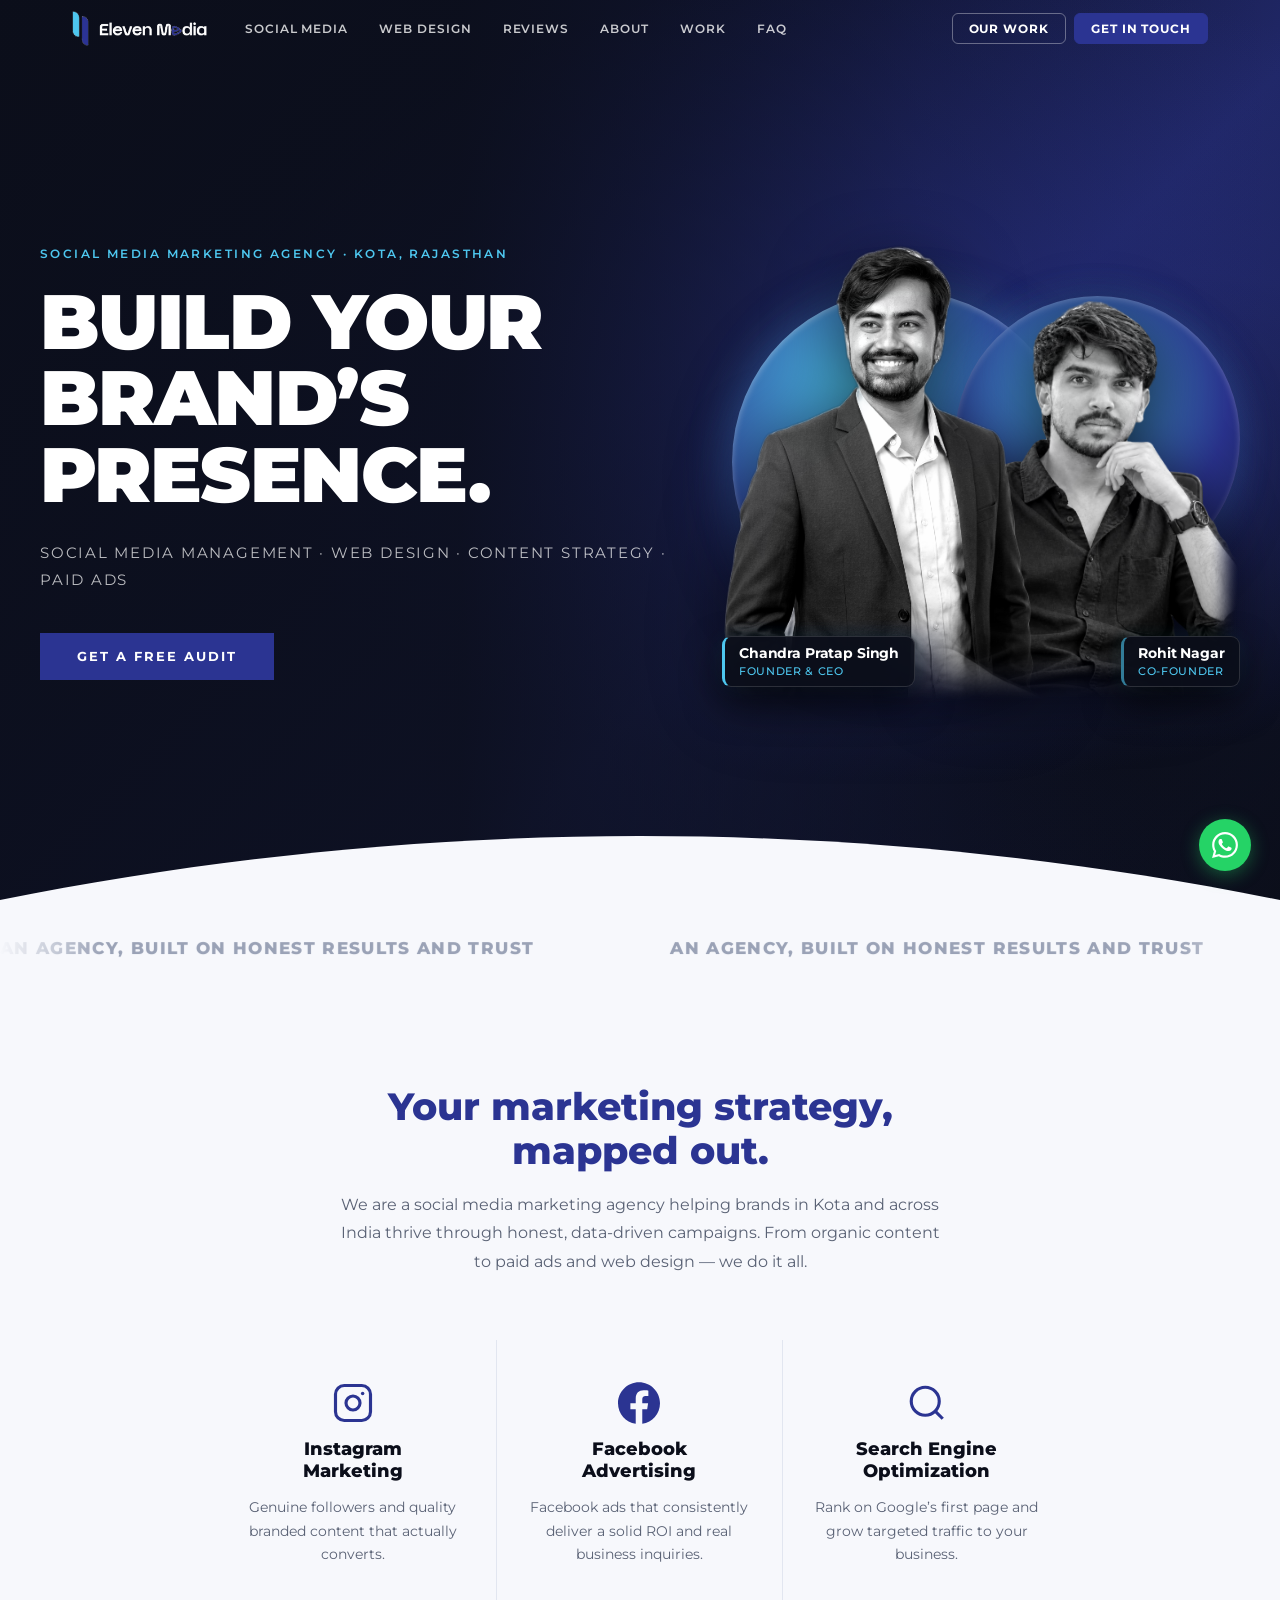
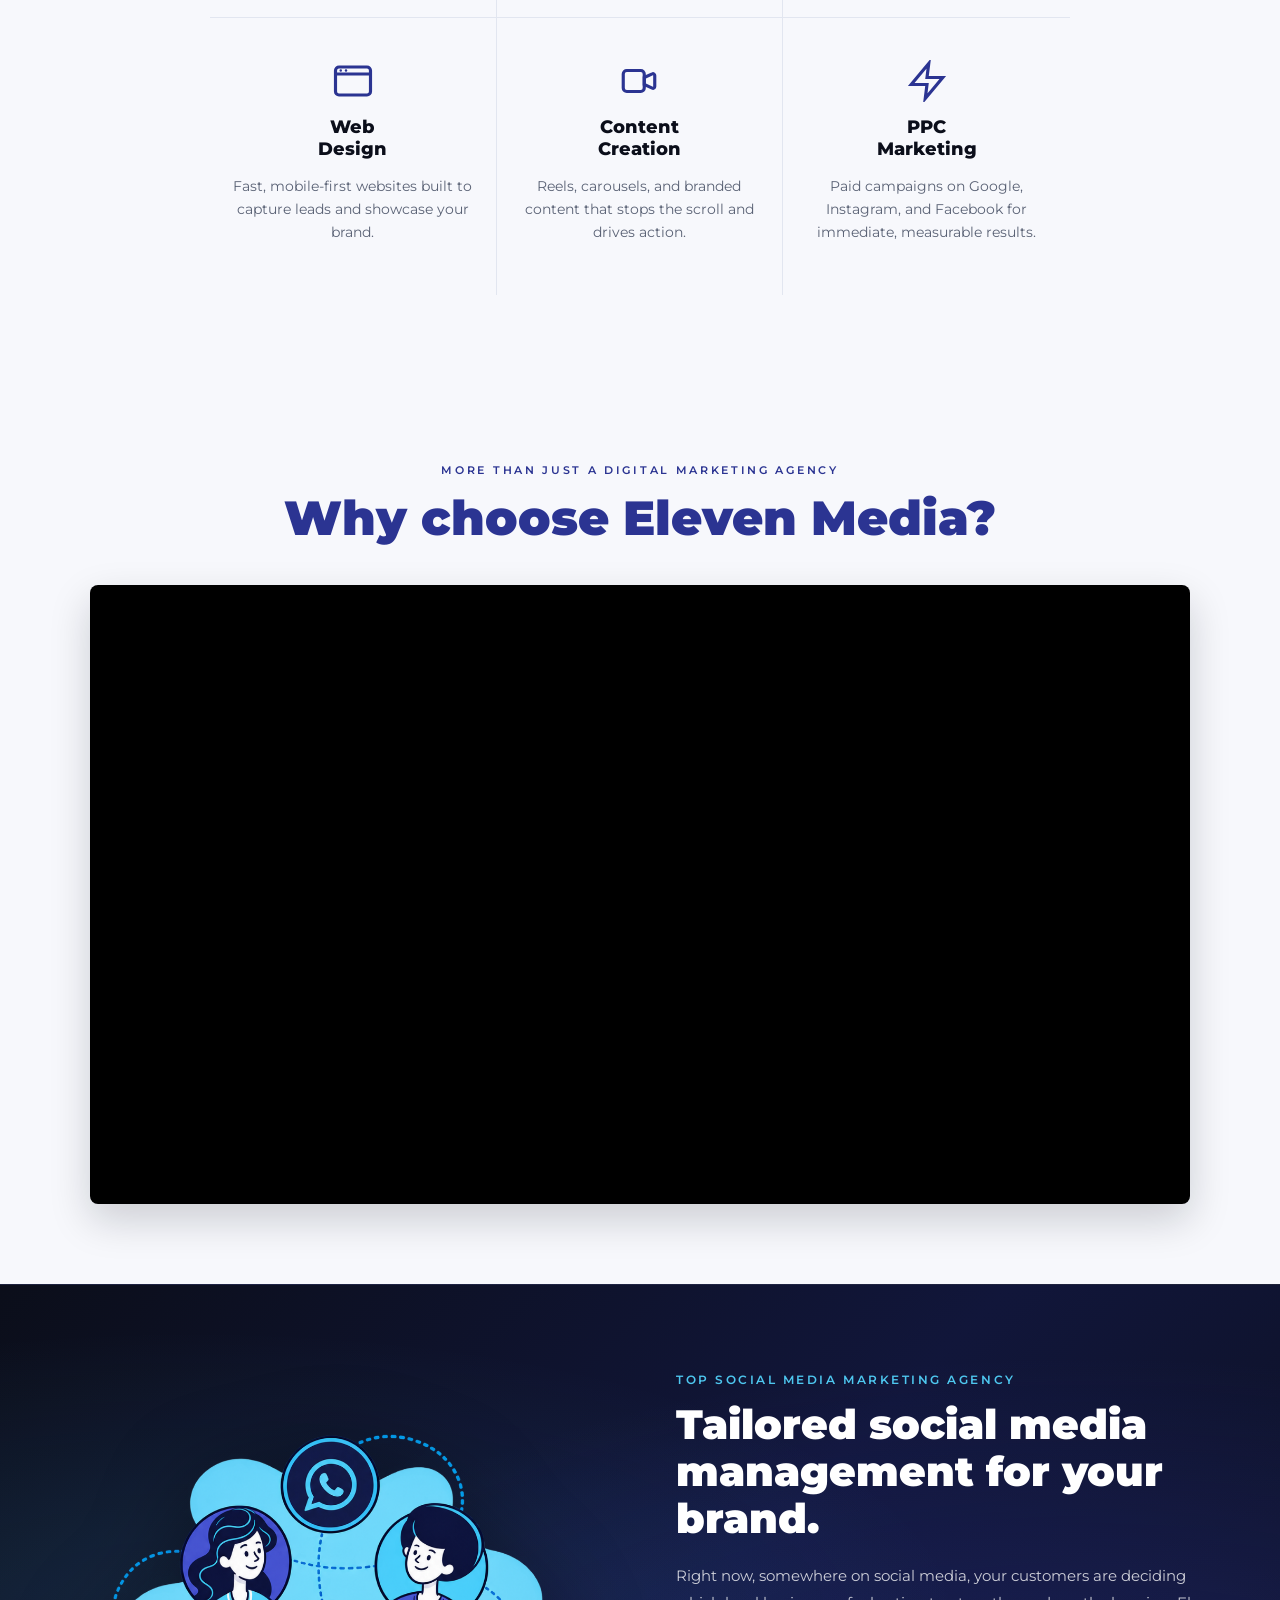
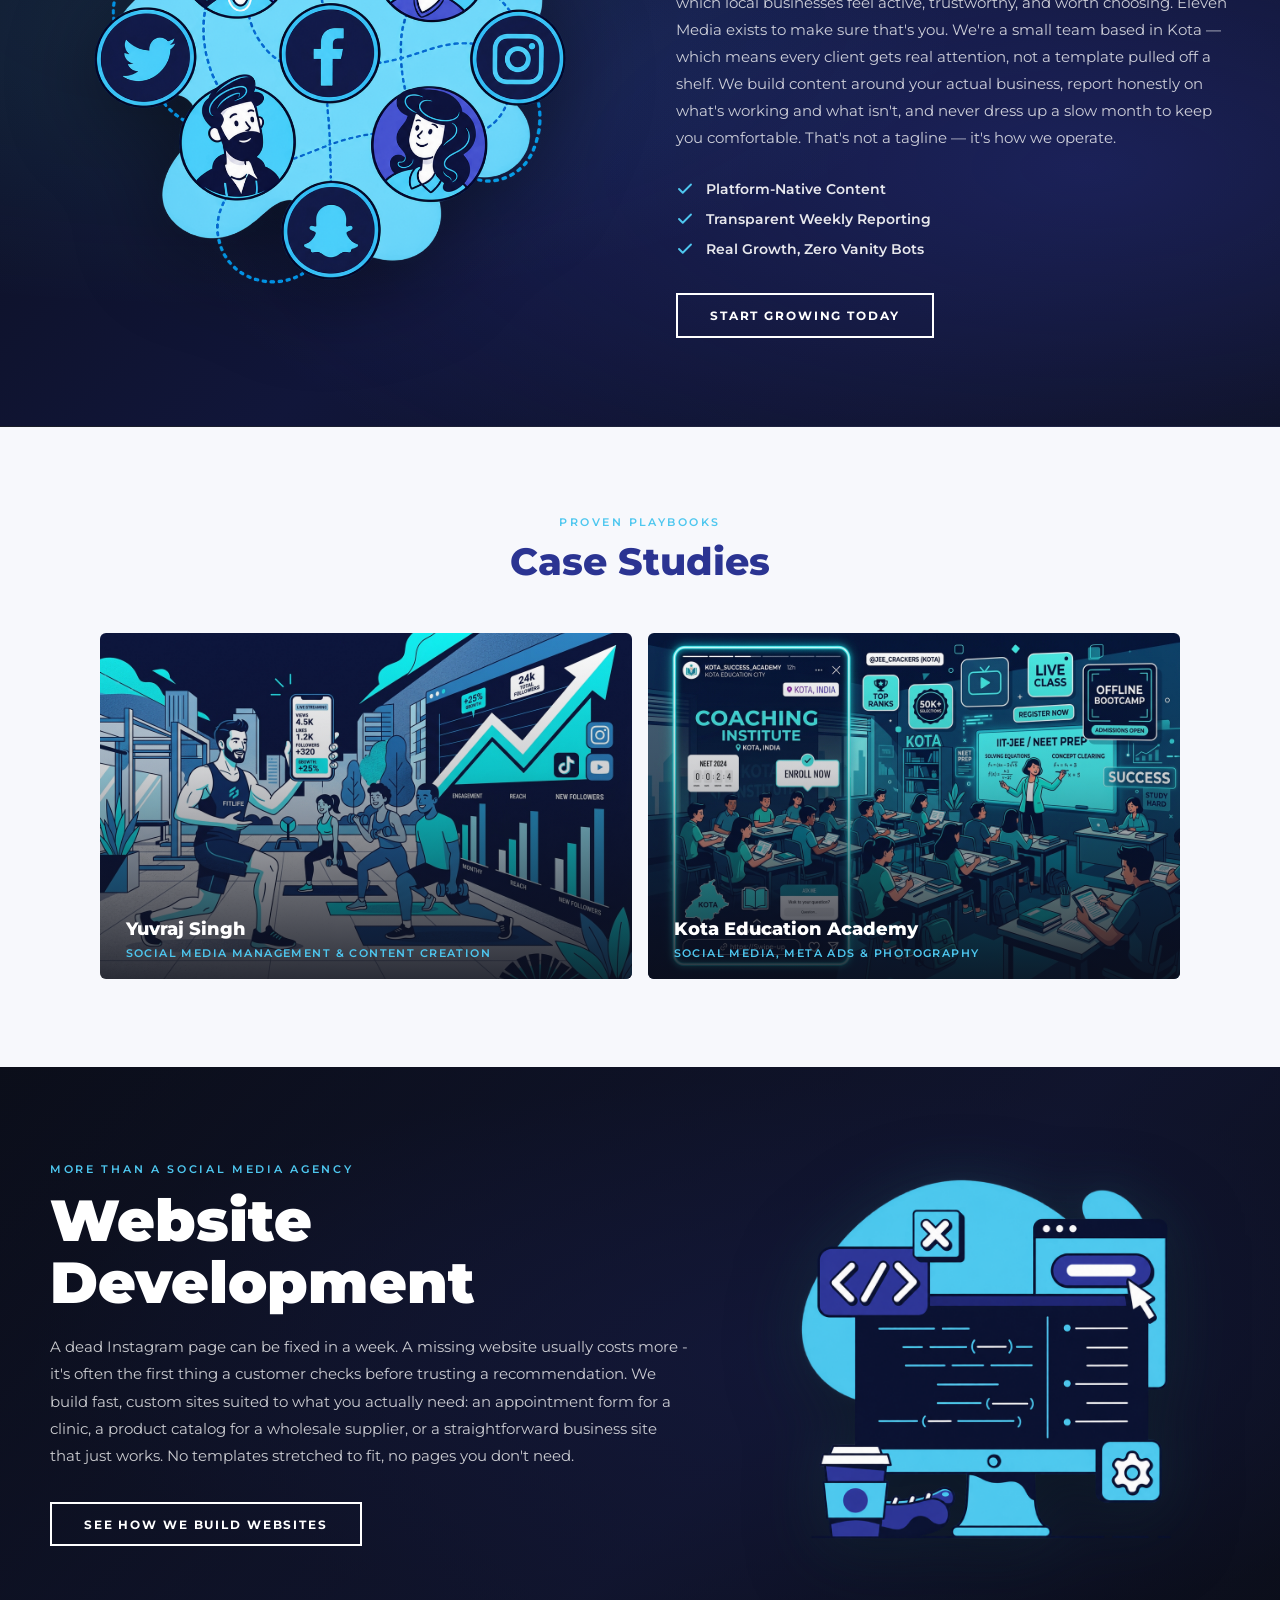
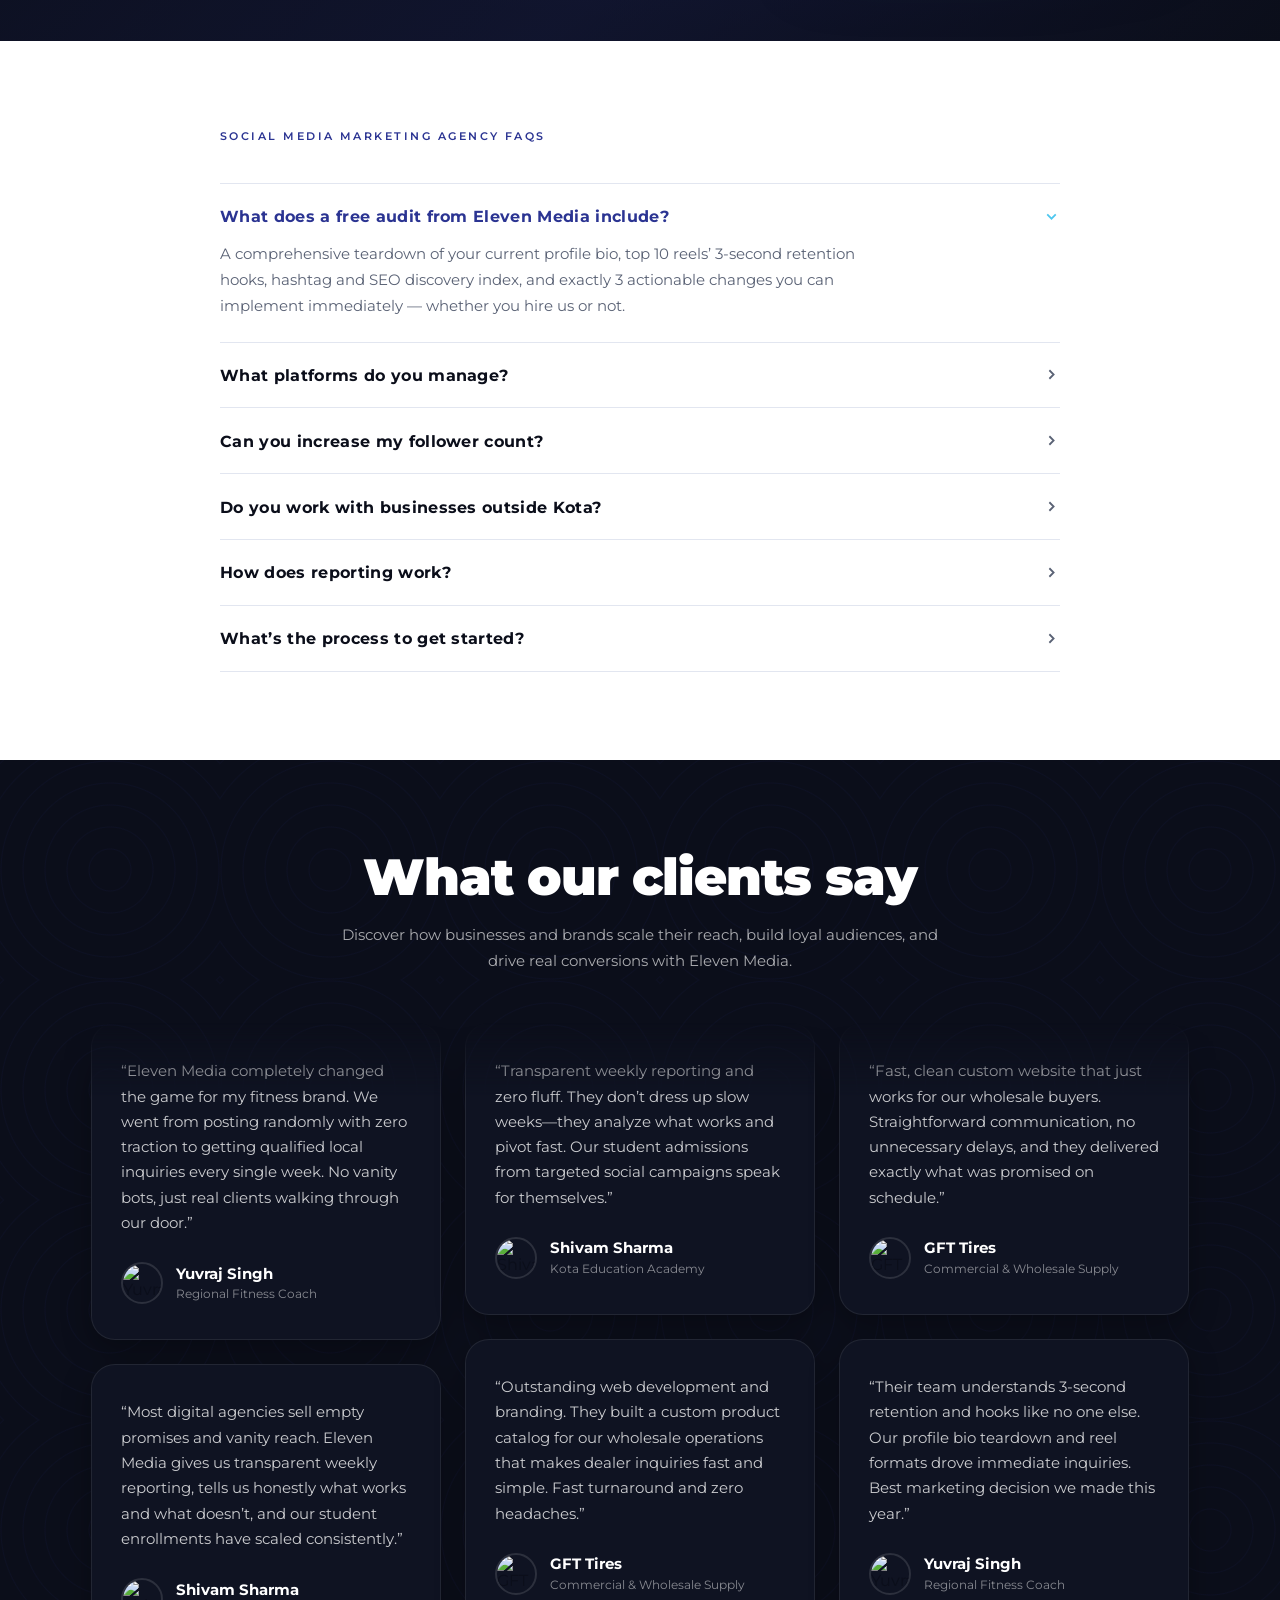
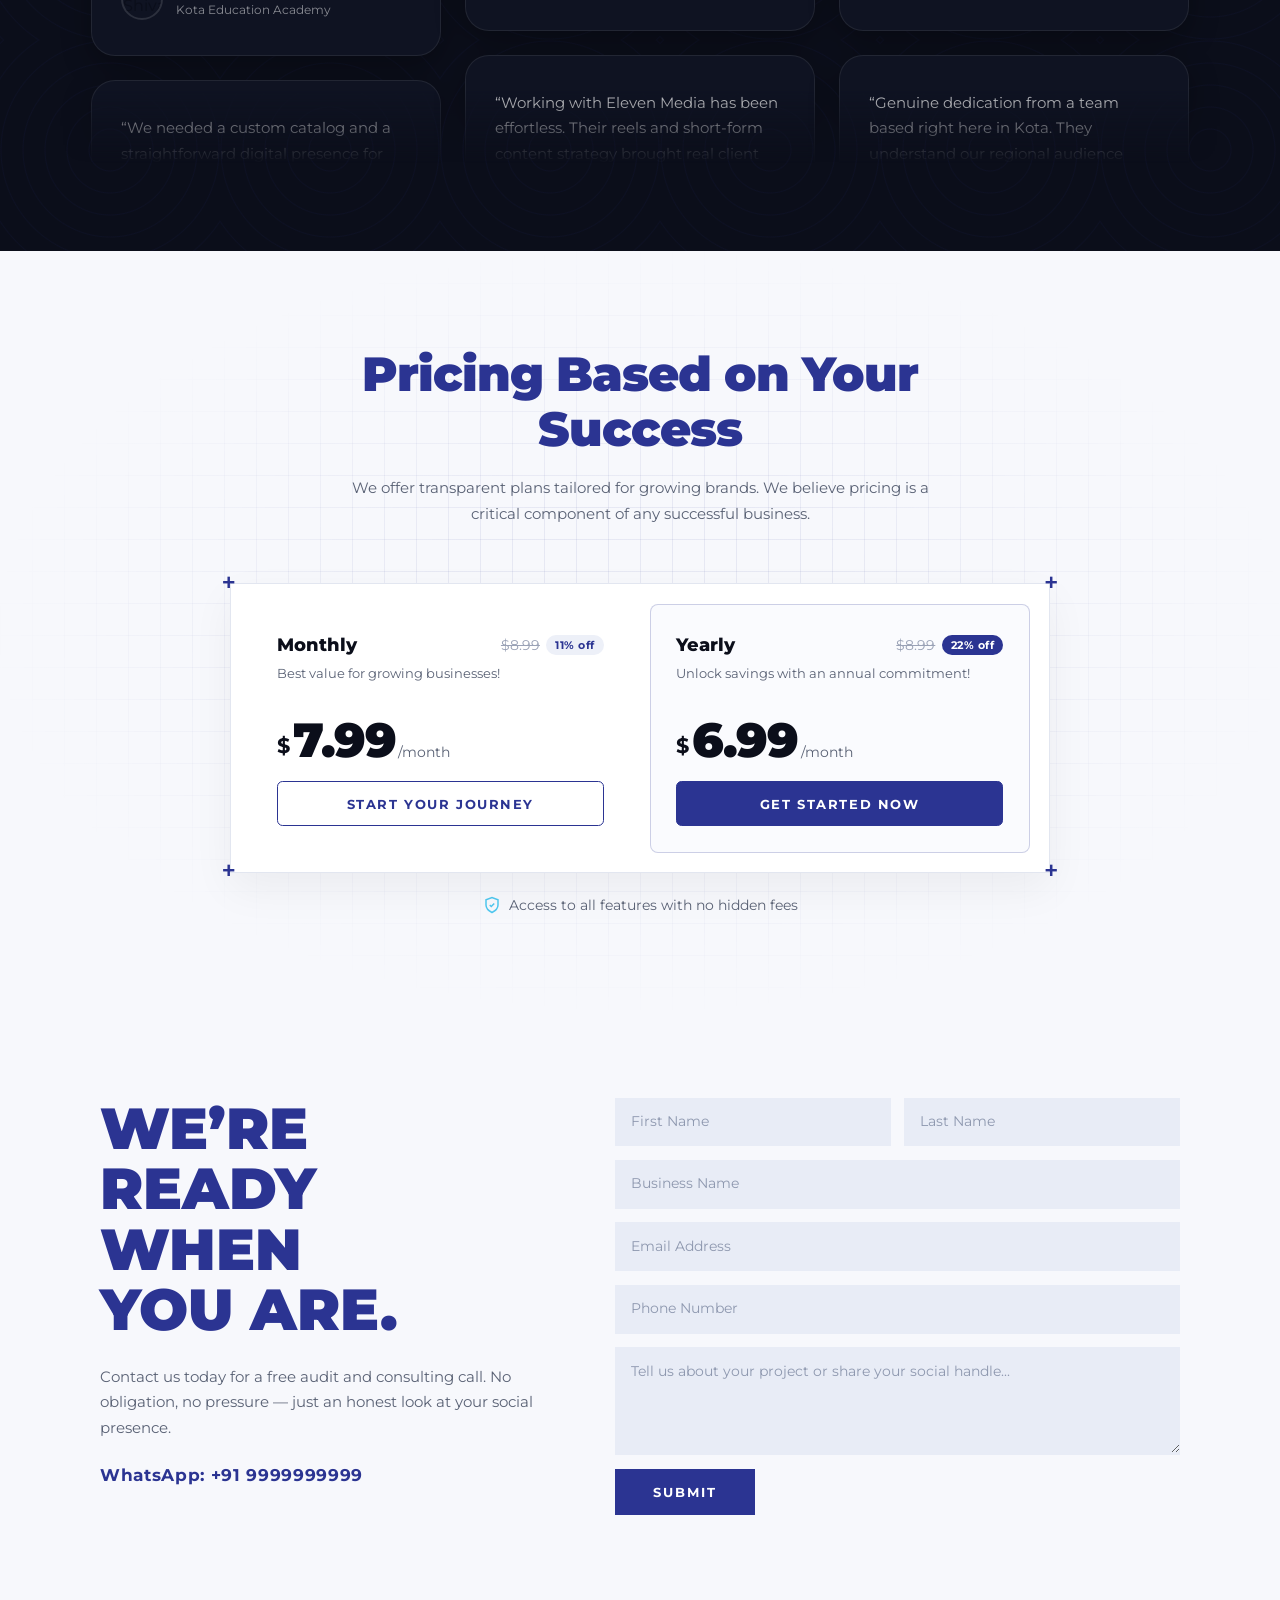
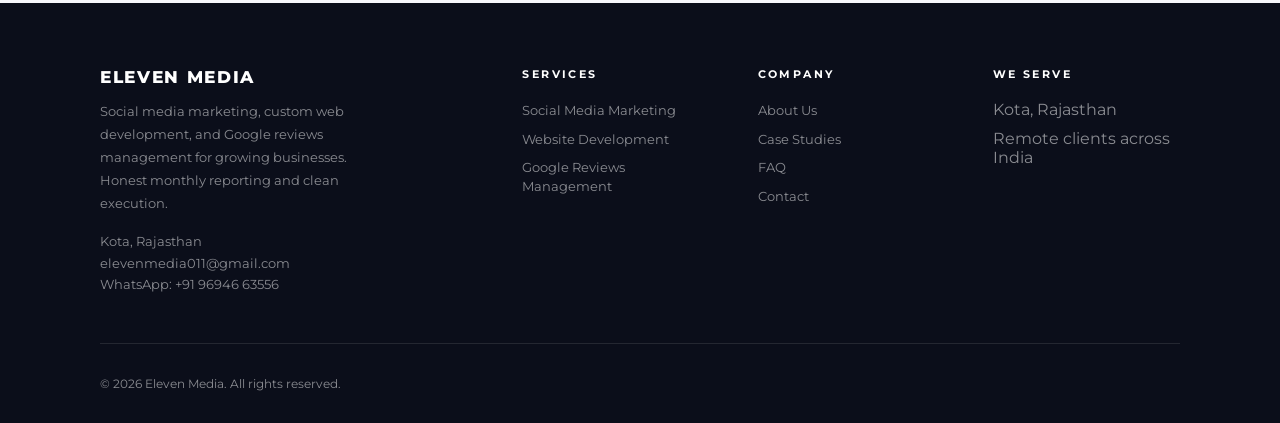
==== commit 55a556be: "Add SEO inner pages (/social-media-marketing-kota, /website-development-kota, /google-reviews-manage" ====
--- a/index.html
+++ b/index.html
@@ -26,17 +26,18 @@
 
       <!-- Desktop links -->
       <ul class="nav-links" role="list">
-        <li><a href="#services" class="nav-ghost-link">Social Media</a></li>
-        <li><a href="#work" class="nav-ghost-link">Work</a></li>
-        <li><a href="#web" class="nav-ghost-link">Web Design</a></li>
-        <li><a href="#about" class="nav-ghost-link">About</a></li>
-        <li><a href="#pricing" class="nav-ghost-link">Pricing</a></li>
+        <li><a href="/social-media-marketing-kota/" class="nav-ghost-link">Social Media</a></li>
+        <li><a href="/website-development-kota/" class="nav-ghost-link">Web Design</a></li>
+        <li><a href="/google-reviews-management-kota/" class="nav-ghost-link">Reviews</a></li>
+        <li><a href="/about/" class="nav-ghost-link">About</a></li>
+        <li><a href="/#work" class="nav-ghost-link">Work</a></li>
+        <li><a href="/#faq" class="nav-ghost-link">FAQ</a></li>
       </ul>
 
       <!-- Desktop CTA buttons -->
       <div class="nav-actions">
-        <a href="#work" class="nav-btn-outline">Our Work</a>
-        <a href="#contact" class="nav-btn-solid">Get in Touch</a>
+        <a href="/#work" class="nav-btn-outline">Our Work</a>
+        <a href="/#contact" class="nav-btn-solid">Get in Touch</a>
       </div>
 
       <!-- Hamburger (mobile only) -->
@@ -54,17 +55,17 @@
     <div class="mobile-menu-inner">
       <!-- Links -->
       <div class="mobile-menu-links">
-        <a href="#services" class="mobile-menu-link" onclick="closeMobileMenu()">Social Media</a>
-        <a href="#work" class="mobile-menu-link" onclick="closeMobileMenu()">Work</a>
-        <a href="#web" class="mobile-menu-link" onclick="closeMobileMenu()">Web Design</a>
-        <a href="#about" class="mobile-menu-link" onclick="closeMobileMenu()">About</a>
-        <a href="#pricing" class="mobile-menu-link" onclick="closeMobileMenu()">Pricing</a>
-        <a href="#faq" class="mobile-menu-link" onclick="closeMobileMenu()">FAQ</a>
+        <a href="/social-media-marketing-kota/" class="mobile-menu-link" onclick="closeMobileMenu()">Social Media</a>
+        <a href="/website-development-kota/" class="mobile-menu-link" onclick="closeMobileMenu()">Web Design</a>
+        <a href="/google-reviews-management-kota/" class="mobile-menu-link" onclick="closeMobileMenu()">Reviews</a>
+        <a href="/about/" class="mobile-menu-link" onclick="closeMobileMenu()">About</a>
+        <a href="/#work" class="mobile-menu-link" onclick="closeMobileMenu()">Work</a>
+        <a href="/#faq" class="mobile-menu-link" onclick="closeMobileMenu()">FAQ</a>
       </div>
       <!-- CTA buttons -->
       <div class="mobile-menu-ctas">
-        <a href="#work" class="mobile-btn-outline" onclick="closeMobileMenu()">Our Work</a>
-        <a href="#contact" class="mobile-btn-solid" onclick="closeMobileMenu()">Get in Touch</a>
+        <a href="/#work" class="mobile-btn-outline" onclick="closeMobileMenu()">Our Work</a>
+        <a href="/#contact" class="mobile-btn-solid" onclick="closeMobileMenu()">Get in Touch</a>
       </div>
     </div>
   </div>
@@ -772,55 +773,47 @@
       <div class="footer-top">
         <div>
           <p class="footer-brand-name">Eleven Media</p>
-          <p class="footer-brand-desc">Modern social media marketing and web design. Focused on clean execution, honest
-            organic data, and structured growth.</p>
-          <p class="footer-address">Kota, Rajasthan, India<br>email@elevenmedia.in</p>
+          <p class="footer-brand-desc">Social media marketing, custom web development, and Google reviews management for growing businesses. Honest monthly reporting and clean execution.</p>
+          <p class="footer-address">
+            Kota, Rajasthan<br>
+            <a href="mailto:elevenmedia011@gmail.com">elevenmedia011@gmail.com</a><br>
+            <a href="https://wa.me/919694663556" target="_blank" rel="noopener noreferrer">WhatsApp: +91 96946 63556</a>
+          </p>
         </div>
         <div>
           <p class="footer-col-title">Services</p>
           <ul class="footer-links">
-            <li><a href="#services">Social Media Management</a></li>
-            <li><a href="#services">Facebook Advertising</a></li>
-            <li><a href="#services">Instagram Marketing</a></li>
-            <li><a href="#services">Content Creation</a></li>
-            <li><a href="#web">Web Design</a></li>
-            <li><a href="#faq">SEO</a></li>
+            <li><a href="/social-media-marketing-kota/">Social Media Marketing</a></li>
+            <li><a href="/website-development-kota/">Website Development</a></li>
+            <li><a href="/google-reviews-management-kota/">Google Reviews Management</a></li>
           </ul>
         </div>
         <div>
           <p class="footer-col-title">Company</p>
           <ul class="footer-links">
-            <li><a href="#about">About Us</a></li>
-            <li><a href="#work">Case Studies</a></li>
-            <li><a href="#faq">FAQ</a></li>
-            <li><a href="#contact">Contact</a></li>
+            <li><a href="/about/">About Us</a></li>
+            <li><a href="/#work">Case Studies</a></li>
+            <li><a href="/#faq">FAQ</a></li>
+            <li><a href="/#contact">Contact</a></li>
           </ul>
         </div>
         <div>
           <p class="footer-col-title">We Serve</p>
           <ul class="footer-links">
-            <li><a href="#contact">Kota, Rajasthan</a></li>
-            <li><a href="#contact">Jaipur</a></li>
-            <li><a href="#contact">Delhi</a></li>
-            <li><a href="#contact">Mumbai</a></li>
-            <li><a href="#contact">Pan India (Remote)</a></li>
+            <li>Kota, Rajasthan</li>
+            <li>Remote clients across India</li>
           </ul>
         </div>
       </div>
       <div class="footer-bottom">
         <p>&copy; 2026 Eleven Media. All rights reserved.</p>
-        <div class="footer-social">
-          <a href="#">Instagram</a>
-          <a href="#">LinkedIn</a>
-          <a href="#">YouTube</a>
-        </div>
       </div>
     </div>
   </footer>
   <!-- FLOATING WHATSAPP -->
   <div class="wa-float">
-    <a href="https://wa.me/919999999999" target="_blank" rel="noopener noreferrer" class="wa-btn"
-      aria-label="Chat on WhatsApp">
+    <a href="https://wa.me/919694663556" target="_blank" rel="noopener noreferrer" class="wa-btn"
+      aria-label="Chat with Eleven Media on WhatsApp">
       <svg width="26" height="26" viewBox="0 0 24 24" fill="currentColor">
         <path
           d="M.057 24l1.687-6.163c-1.041-1.804-1.588-3.849-1.587-5.946.003-6.556 5.338-11.891 11.893-11.891 3.181.001 6.167 1.24 8.413 3.488 2.245 2.248 3.481 5.236 3.48 8.414-.003 6.557-5.338 11.892-11.893 11.892-1.99-.001-3.951-.5-5.688-1.448l-6.305 1.654zm6.597-3.807c1.676.995 3.276 1.591 5.392 1.592 5.448 0 9.886-4.434 9.889-9.885.002-5.462-4.415-9.89-9.881-9.892-5.452 0-9.887 4.434-9.889 9.884-.001 2.225.651 3.891 1.746 5.634l-.999 3.648 3.742-.981zm11.387-5.464c-.074-.124-.272-.198-.57-.347-.297-.149-1.758-.868-2.031-.967-.272-.099-.47-.149-.669.149-.198.297-.768.967-.941 1.165-.173.198-.347.223-.644.074-.297-.149-1.255-.462-2.39-1.475-.883-.788-1.48-1.761-1.653-2.059-.173-.297-.018-.458.13-.606.134-.133.297-.347.446-.521.151-.172.2-.296.3-.495.099-.198.05-.372-.025-.521-.075-.148-.669-1.611-.916-2.206-.242-.579-.487-.501-.669-.51l-.57-.01c-.198 0-.52.074-.792.372s-1.04 1.016-1.04 2.479 1.065 2.876 1.213 3.074c.149.198 2.095 3.2 5.076 4.487.709.306 1.263.489 1.694.626.712.226 1.36.194 1.872.118.571-.085 1.758-.719 2.006-1.413.248-.695.248-1.29.173-1.414z" />
--- a/style.css
+++ b/style.css
@@ -2600,4 +2600,460 @@
   .logos-track {
     gap: 1.5rem 2.5rem;
   }
+}
+
+/* ==========================================================================
+   INNER PAGES (Social Media, Web Development, Reviews, About)
+   Reuses existing tokens: --brand-primary, --accent, --near-black, --off-white
+   ========================================================================== */
+.inner-hero {
+  position: relative;
+  width: 100%;
+  overflow: hidden;
+  background:
+    radial-gradient(ellipse at 75% 35%, rgba(43, 52, 146, 0.55) 0%, transparent 60%),
+    radial-gradient(ellipse at 25% 75%, rgba(11, 14, 26, 0.95) 0%, transparent 50%),
+    linear-gradient(135deg, #0B0E1A 0%, #151a44 42%, #202766 70%, #0B0E1A 100%);
+  margin-top: -58px;
+  padding-top: 116px;
+  padding-bottom: 5.5rem;
+  border-bottom: 1px solid rgba(255, 255, 255, 0.06);
+}
+
+.inner-hero-container {
+  max-width: 1080px;
+  width: 100%;
+  margin: 0 auto;
+  padding: 0 2rem;
+  position: relative;
+  z-index: 2;
+}
+
+.inner-hero-eyebrow {
+  font-family: 'Montserrat', sans-serif;
+  font-size: 0.74rem;
+  font-weight: 700;
+  letter-spacing: 0.22em;
+  text-transform: uppercase;
+  color: var(--accent);
+  margin-bottom: 1.1rem;
+}
+
+.inner-hero-title {
+  font-family: 'Montserrat', sans-serif;
+  font-size: clamp(2.2rem, 5vw, 3.8rem);
+  font-weight: 900;
+  line-height: 1.1;
+  text-transform: uppercase;
+  color: var(--white);
+  letter-spacing: -0.02em;
+  max-width: 18ch;
+  margin-bottom: 1.3rem;
+}
+
+.inner-hero-intro {
+  font-family: 'Montserrat', sans-serif;
+  font-size: 1.02rem;
+  font-weight: 400;
+  color: rgba(255, 255, 255, 0.82);
+  line-height: 1.8;
+  max-width: 680px;
+  margin-bottom: 2.2rem;
+}
+
+.breadcrumbs {
+  display: flex;
+  flex-wrap: wrap;
+  align-items: center;
+  gap: 0.5rem;
+  font-family: 'Montserrat', sans-serif;
+  font-size: 0.72rem;
+  font-weight: 600;
+  letter-spacing: 0.08em;
+  text-transform: uppercase;
+  color: rgba(255, 255, 255, 0.6);
+  margin-bottom: 1.2rem;
+}
+
+.breadcrumbs a {
+  color: rgba(255, 255, 255, 0.8);
+  transition: color 0.2s;
+}
+
+.breadcrumbs a:hover {
+  color: var(--accent);
+}
+
+.breadcrumbs-sep {
+  color: rgba(255, 255, 255, 0.4);
+}
+
+.breadcrumbs-current {
+  color: var(--accent);
+}
+
+/* Alternating Page Sections */
+.page-section {
+  padding: 5rem 2rem;
+}
+
+.page-section-light {
+  background: var(--off-white);
+}
+
+.page-section-white {
+  background: var(--white);
+}
+
+.page-section-dark {
+  background:
+    radial-gradient(ellipse at 85% 50%, rgba(43, 52, 146, 0.35) 0%, transparent 60%),
+    linear-gradient(135deg, #0B0E1A 0%, #11163a 50%, #0B0E1A 100%);
+  color: rgba(255, 255, 255, 0.85);
+  border-top: 1px solid rgba(255, 255, 255, 0.06);
+  border-bottom: 1px solid rgba(255, 255, 255, 0.06);
+}
+
+.page-container {
+  max-width: 1080px;
+  margin: 0 auto;
+}
+
+.page-eyebrow {
+  font-family: 'Montserrat', sans-serif;
+  font-size: 0.7rem;
+  font-weight: 600;
+  letter-spacing: 0.22em;
+  text-transform: uppercase;
+  margin-bottom: 0.65rem;
+}
+
+.page-section-light .page-eyebrow,
+.page-section-white .page-eyebrow {
+  color: var(--brand-primary);
+}
+
+.page-section-dark .page-eyebrow {
+  color: var(--accent);
+}
+
+.page-heading {
+  font-family: 'Montserrat', sans-serif;
+  font-size: clamp(1.8rem, 3.5vw, 2.6rem);
+  font-weight: 800;
+  line-height: 1.2;
+  margin-bottom: 1.2rem;
+}
+
+.page-section-light .page-heading,
+.page-section-white .page-heading {
+  color: var(--brand-primary);
+}
+
+.page-section-dark .page-heading {
+  color: var(--white);
+}
+
+.page-lead {
+  font-size: 1.02rem;
+  line-height: 1.8;
+  max-width: 760px;
+  margin-bottom: 2.8rem;
+}
+
+.page-section-light .page-lead,
+.page-section-white .page-lead {
+  color: var(--mid-gray);
+}
+
+.page-section-dark .page-lead {
+  color: rgba(255, 255, 255, 0.76);
+}
+
+/* Feature & Service Card Grids */
+.page-grid-3 {
+  display: grid;
+  grid-template-columns: repeat(3, 1fr);
+  gap: 1.5rem;
+}
+
+.page-grid-2 {
+  display: grid;
+  grid-template-columns: repeat(2, 1fr);
+  gap: 2rem;
+  align-items: start;
+}
+
+.page-grid-4 {
+  display: grid;
+  grid-template-columns: repeat(4, 1fr);
+  gap: 1.2rem;
+}
+
+.page-card {
+  padding: 2.2rem 1.8rem;
+  border-radius: 8px;
+  background: var(--white);
+  border: 1px solid var(--light-gray);
+  box-shadow: 0 4px 18px rgba(11, 14, 26, 0.04);
+  transition: transform 0.2s ease, box-shadow 0.2s ease;
+}
+
+.page-card:hover {
+  transform: translateY(-2px);
+  box-shadow: 0 10px 24px rgba(11, 14, 26, 0.08);
+}
+
+.page-card-dark {
+  background: rgba(255, 255, 255, 0.035);
+  border: 1px solid rgba(255, 255, 255, 0.12);
+  box-shadow: 0 8px 24px rgba(0, 0, 0, 0.4);
+}
+
+.page-card-dark:hover {
+  transform: translateY(-2px);
+  border-color: rgba(78, 199, 239, 0.35);
+  box-shadow: 0 12px 30px rgba(0, 0, 0, 0.6), 0 0 20px rgba(78, 199, 239, 0.12);
+}
+
+.page-card-title {
+  font-family: 'Montserrat', sans-serif;
+  font-size: 1.15rem;
+  font-weight: 800;
+  margin-bottom: 0.75rem;
+  color: var(--near-black);
+  line-height: 1.3;
+}
+
+.page-card-dark .page-card-title {
+  color: var(--white);
+}
+
+.page-card-desc {
+  font-size: 0.92rem;
+  line-height: 1.7;
+  color: var(--mid-gray);
+}
+
+.page-card-dark .page-card-desc {
+  color: rgba(255, 255, 255, 0.75);
+}
+
+/* Step / Process workflow items */
+.step-item {
+  padding: 1.8rem 1.5rem;
+  background: var(--white);
+  border-top: 3px solid var(--brand-primary);
+  border-radius: 6px;
+  box-shadow: 0 4px 16px rgba(11, 14, 26, 0.04);
+}
+
+.step-num {
+  font-family: 'Montserrat', sans-serif;
+  font-size: 1.5rem;
+  font-weight: 900;
+  color: var(--brand-primary);
+  margin-bottom: 0.4rem;
+}
+
+.step-name {
+  font-family: 'Montserrat', sans-serif;
+  font-size: 1.05rem;
+  font-weight: 800;
+  color: var(--near-black);
+  margin-bottom: 0.5rem;
+}
+
+.step-text {
+  font-size: 0.88rem;
+  line-height: 1.65;
+  color: var(--mid-gray);
+}
+
+/* Policy / Boundary Box ("What we do NOT do") */
+.boundary-box {
+  background: var(--white);
+  border: 1px solid var(--light-gray);
+  border-left: 4px solid var(--brand-primary);
+  padding: 2rem 2.2rem;
+  border-radius: 6px;
+  margin-top: 2rem;
+}
+
+.boundary-box-title {
+  font-family: 'Montserrat', sans-serif;
+  font-size: 1.05rem;
+  font-weight: 800;
+  color: var(--near-black);
+  margin-bottom: 0.8rem;
+}
+
+.boundary-list {
+  list-style: none;
+  display: flex;
+  flex-direction: column;
+  gap: 0.65rem;
+}
+
+.boundary-list li {
+  position: relative;
+  padding-left: 1.4rem;
+  font-size: 0.92rem;
+  line-height: 1.65;
+  color: var(--mid-gray);
+}
+
+.boundary-list li::before {
+  content: '—';
+  position: absolute;
+  left: 0;
+  color: var(--brand-primary);
+  font-weight: 700;
+}
+
+/* Founder Cards on About Page */
+.founder-grid {
+  display: grid;
+  grid-template-columns: 1fr 1fr;
+  gap: 2.5rem;
+}
+
+.founder-profile-card {
+  background: var(--white);
+  border: 1px solid var(--light-gray);
+  border-radius: 10px;
+  overflow: hidden;
+  box-shadow: 0 8px 24px rgba(11, 14, 26, 0.06);
+}
+
+.founder-profile-img-wrap {
+  position: relative;
+  background: linear-gradient(135deg, #0B0E1A 0%, #151a44 100%);
+  height: 320px;
+  display: flex;
+  align-items: flex-end;
+  justify-content: center;
+  overflow: hidden;
+}
+
+.founder-profile-img {
+  max-height: 300px;
+  width: auto;
+  object-fit: contain;
+}
+
+.founder-profile-content {
+  padding: 1.8rem;
+}
+
+.founder-profile-name {
+  font-family: 'Montserrat', sans-serif;
+  font-size: 1.25rem;
+  font-weight: 800;
+  color: var(--near-black);
+}
+
+.founder-profile-role {
+  font-family: 'Montserrat', sans-serif;
+  font-size: 0.72rem;
+  font-weight: 700;
+  letter-spacing: 0.1em;
+  text-transform: uppercase;
+  color: var(--brand-primary);
+  margin-top: 0.25rem;
+  margin-bottom: 0.9rem;
+}
+
+.founder-profile-bio {
+  font-size: 0.92rem;
+  line-height: 1.7;
+  color: var(--mid-gray);
+}
+
+/* Internal Links Bar */
+.internal-links-bar {
+  background: var(--white);
+  border-top: 1px solid var(--light-gray);
+  padding: 3rem 2rem;
+  text-align: center;
+}
+
+.internal-links-label {
+  font-family: 'Montserrat', sans-serif;
+  font-size: 0.72rem;
+  font-weight: 700;
+  letter-spacing: 0.18em;
+  text-transform: uppercase;
+  color: var(--brand-primary);
+  margin-bottom: 1rem;
+}
+
+.internal-links-nav {
+  display: flex;
+  flex-wrap: wrap;
+  justify-content: center;
+  gap: 1rem 1.8rem;
+  list-style: none;
+}
+
+.internal-links-nav a {
+  font-family: 'Montserrat', sans-serif;
+  font-size: 0.88rem;
+  font-weight: 600;
+  color: var(--brand-primary);
+  text-decoration: underline;
+  text-underline-offset: 4px;
+  transition: color 0.18s;
+}
+
+.internal-links-nav a:hover {
+  color: var(--accent);
+}
+
+/* Inner Page Responsive Breakpoints */
+@media (max-width: 1024px) {
+  .page-grid-3 {
+    grid-template-columns: 1fr 1fr;
+  }
+
+  .page-grid-4 {
+    grid-template-columns: 1fr 1fr;
+  }
+}
+
+@media (max-width: 768px) {
+  .inner-hero {
+    padding-top: 96px;
+    padding-bottom: 4rem;
+  }
+
+  .page-section {
+    padding: 3.5rem 1.5rem;
+  }
+
+  .page-grid-3,
+  .page-grid-2,
+  .page-grid-4,
+  .founder-grid {
+    grid-template-columns: 1fr;
+    gap: 1.4rem;
+  }
+
+  .founder-profile-img-wrap {
+    height: 260px;
+  }
+
+  .founder-profile-img {
+    max-height: 240px;
+  }
+}
+
+@media (max-width: 480px) {
+  .inner-hero-title {
+    font-size: clamp(1.8rem, 9vw, 2.4rem);
+  }
+
+  .boundary-box {
+    padding: 1.4rem 1.2rem;
+  }
 }
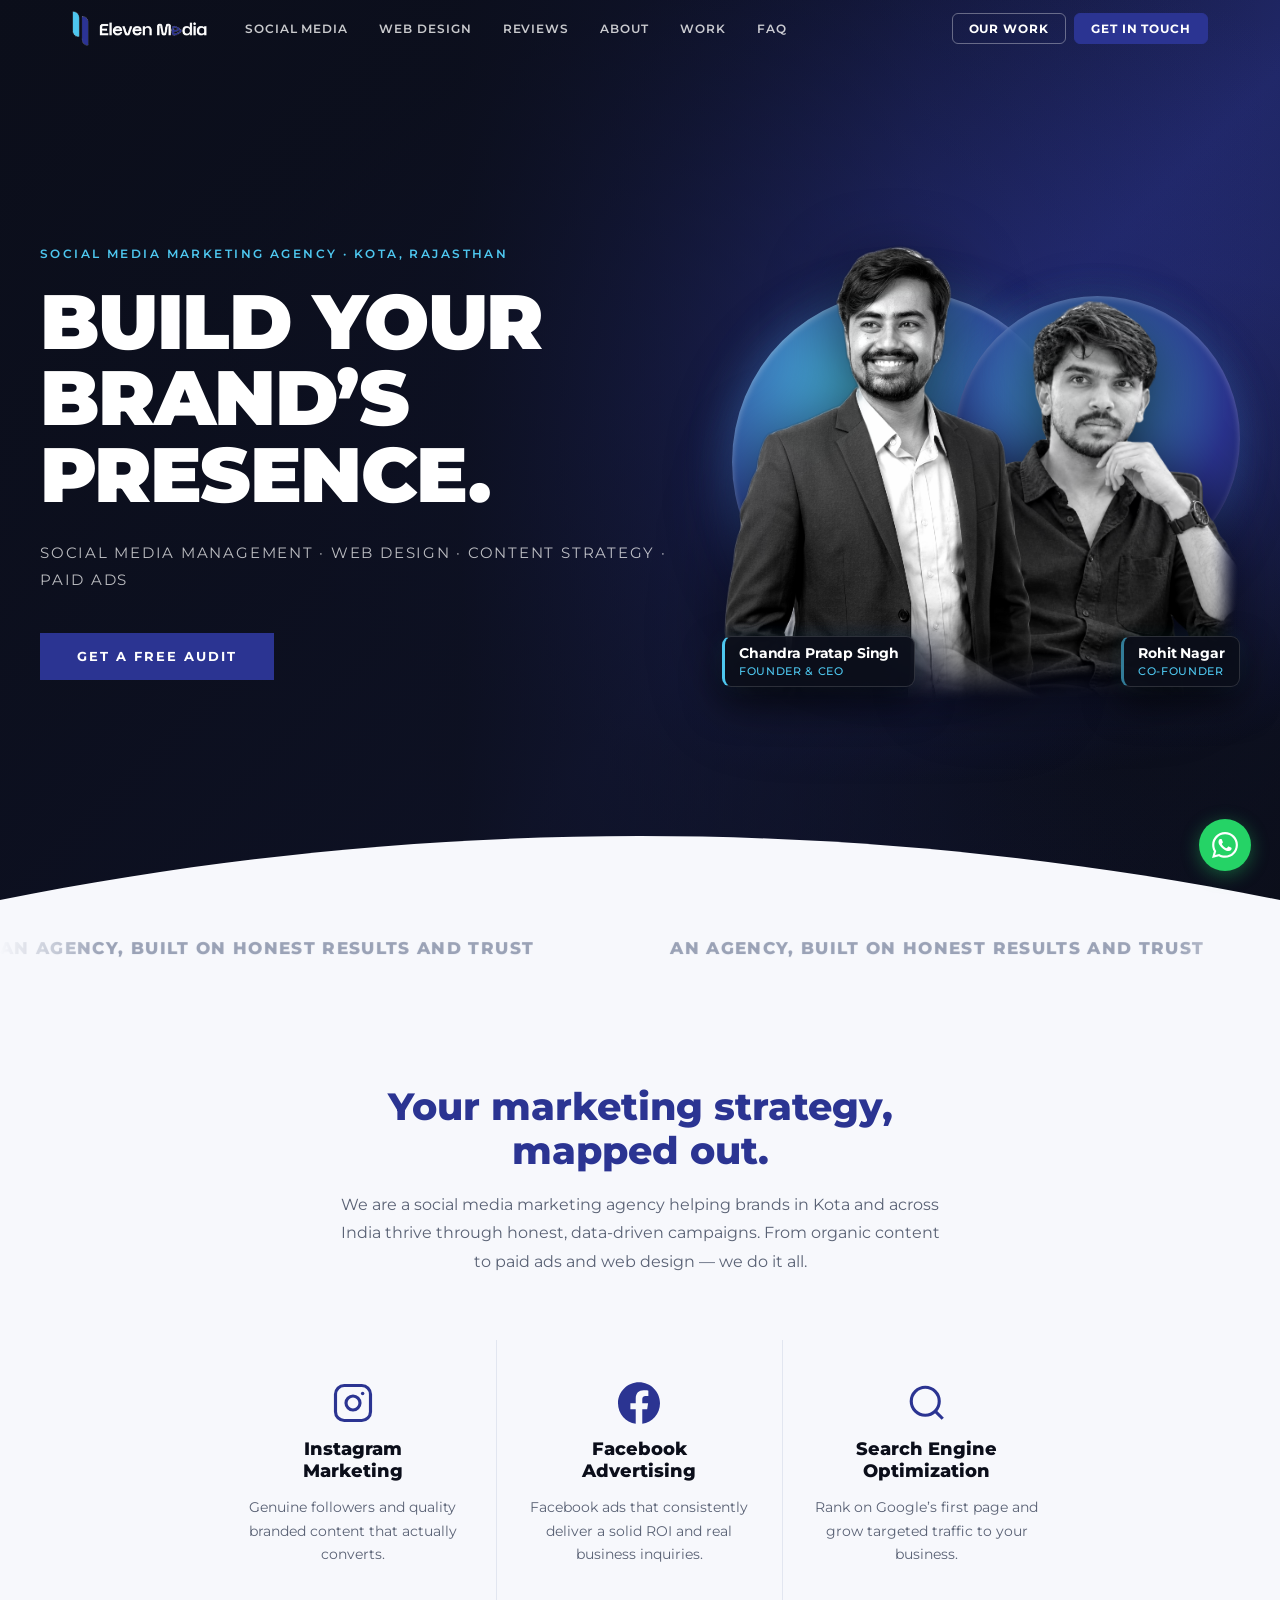
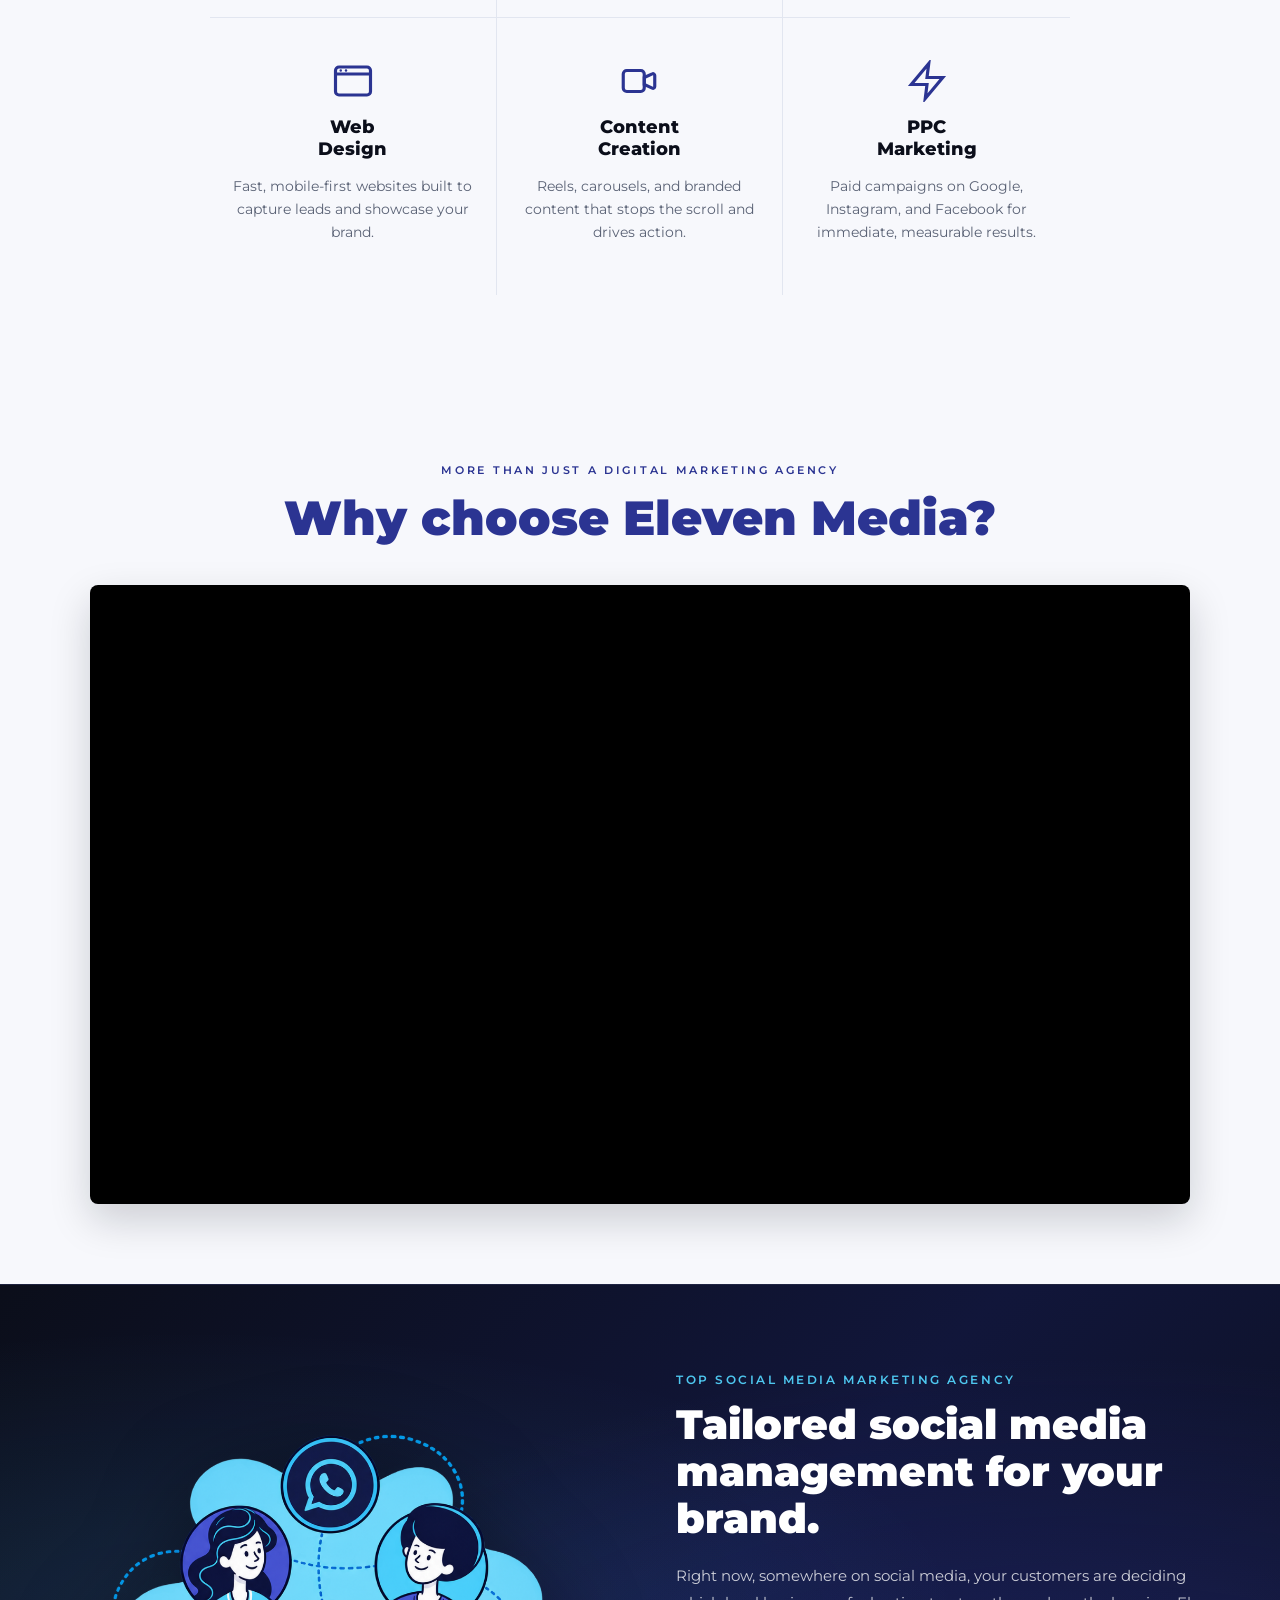
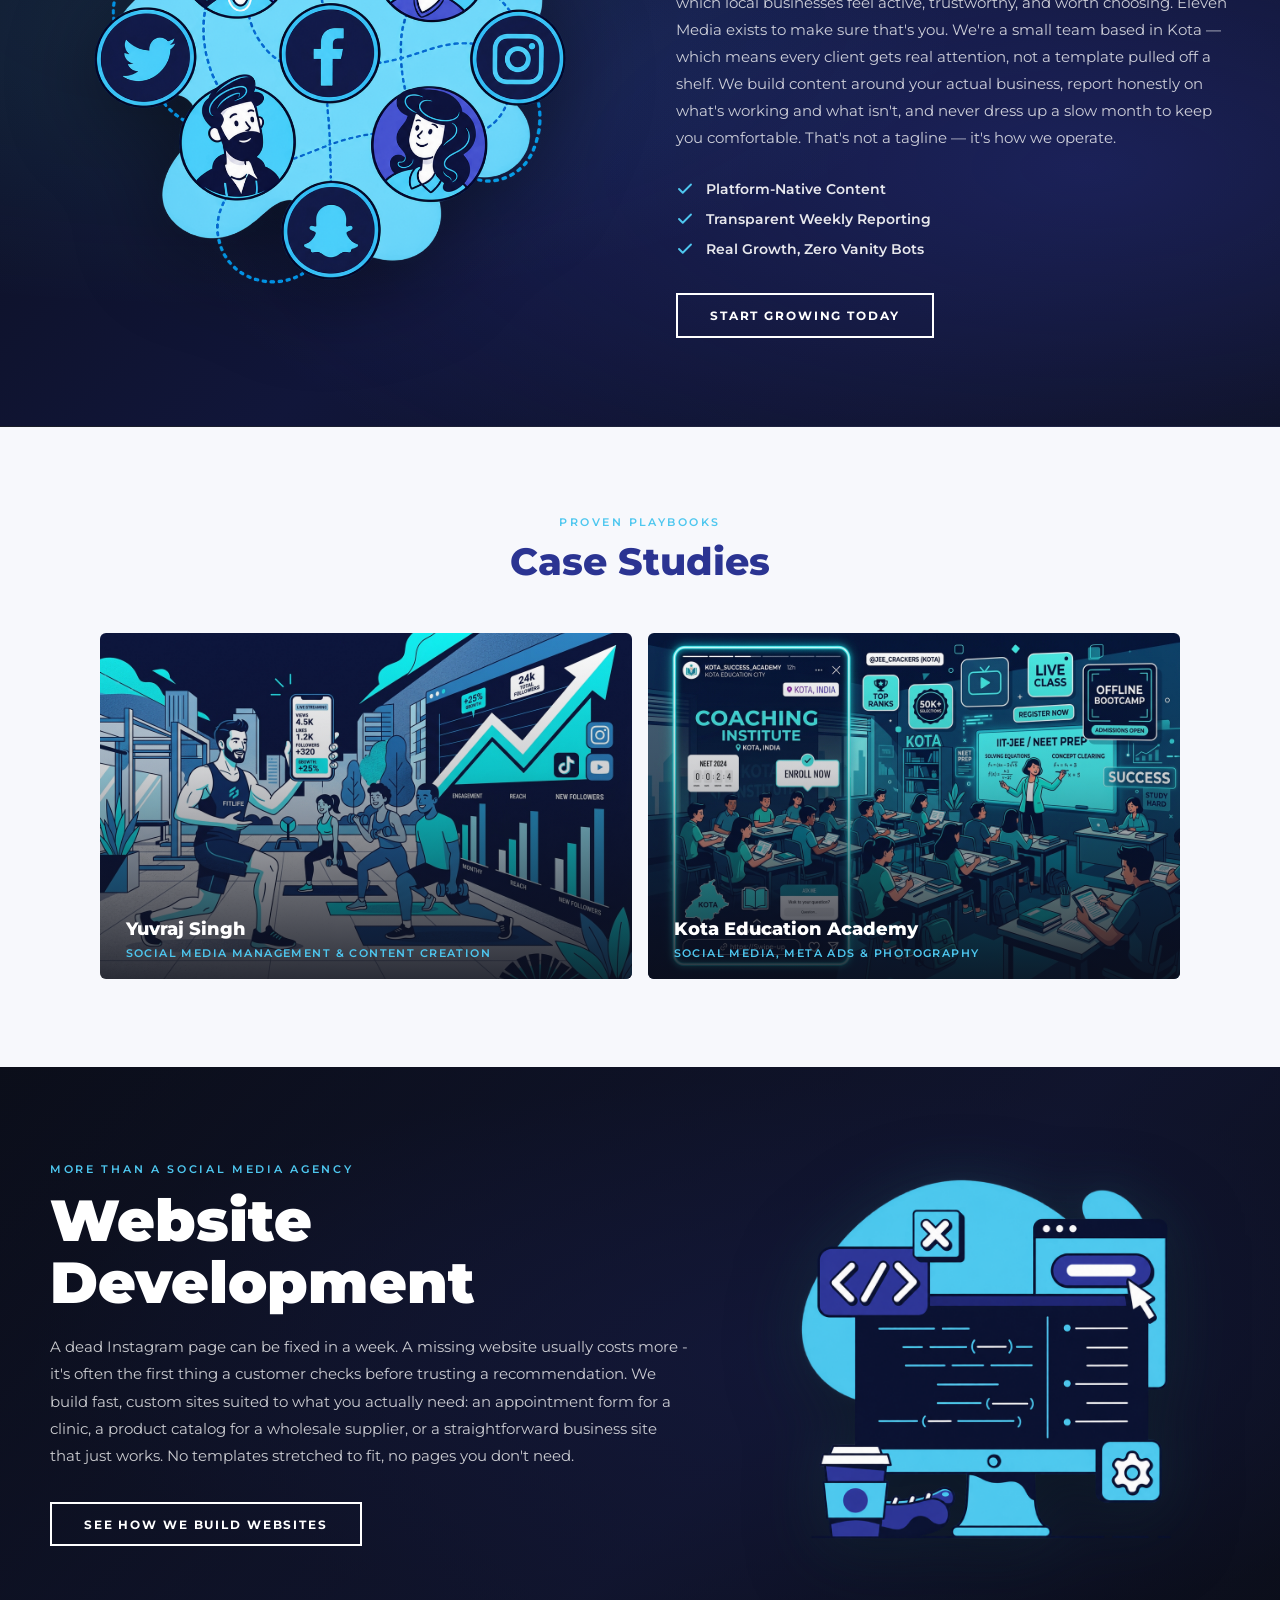
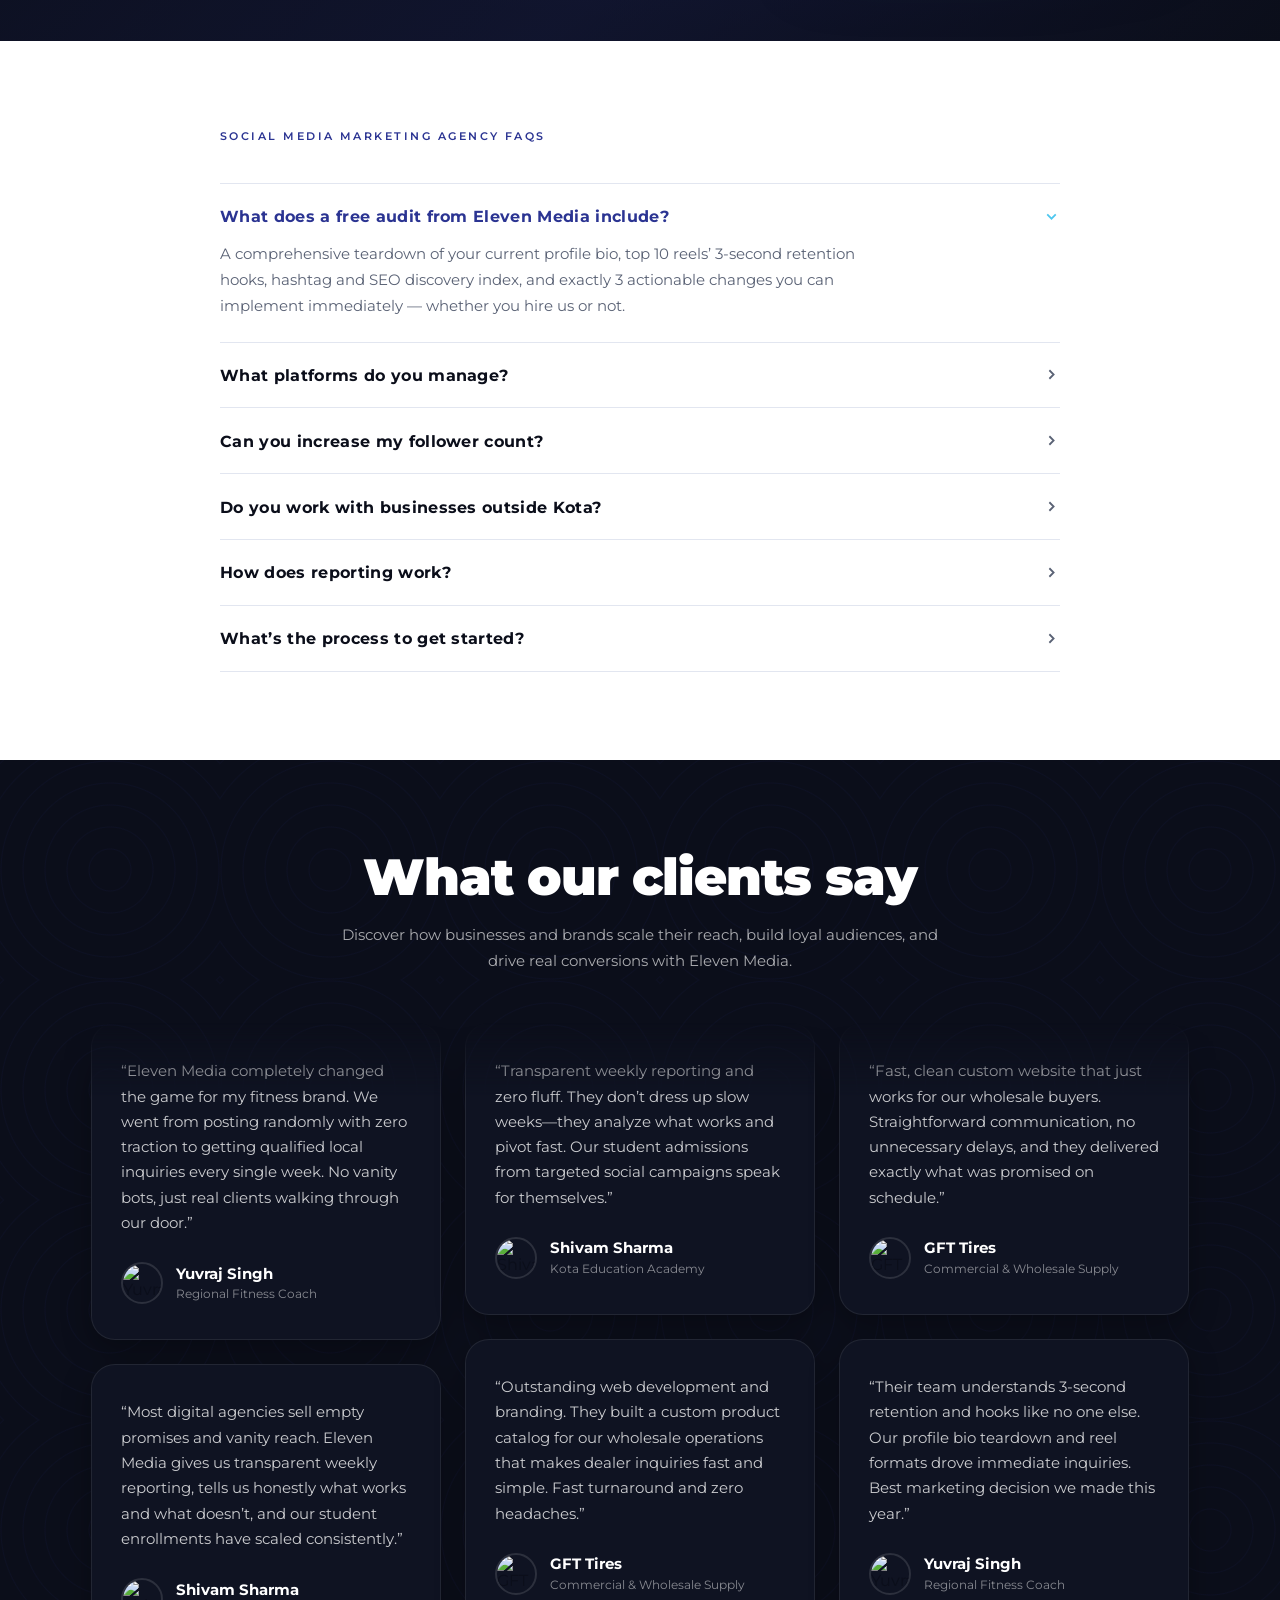
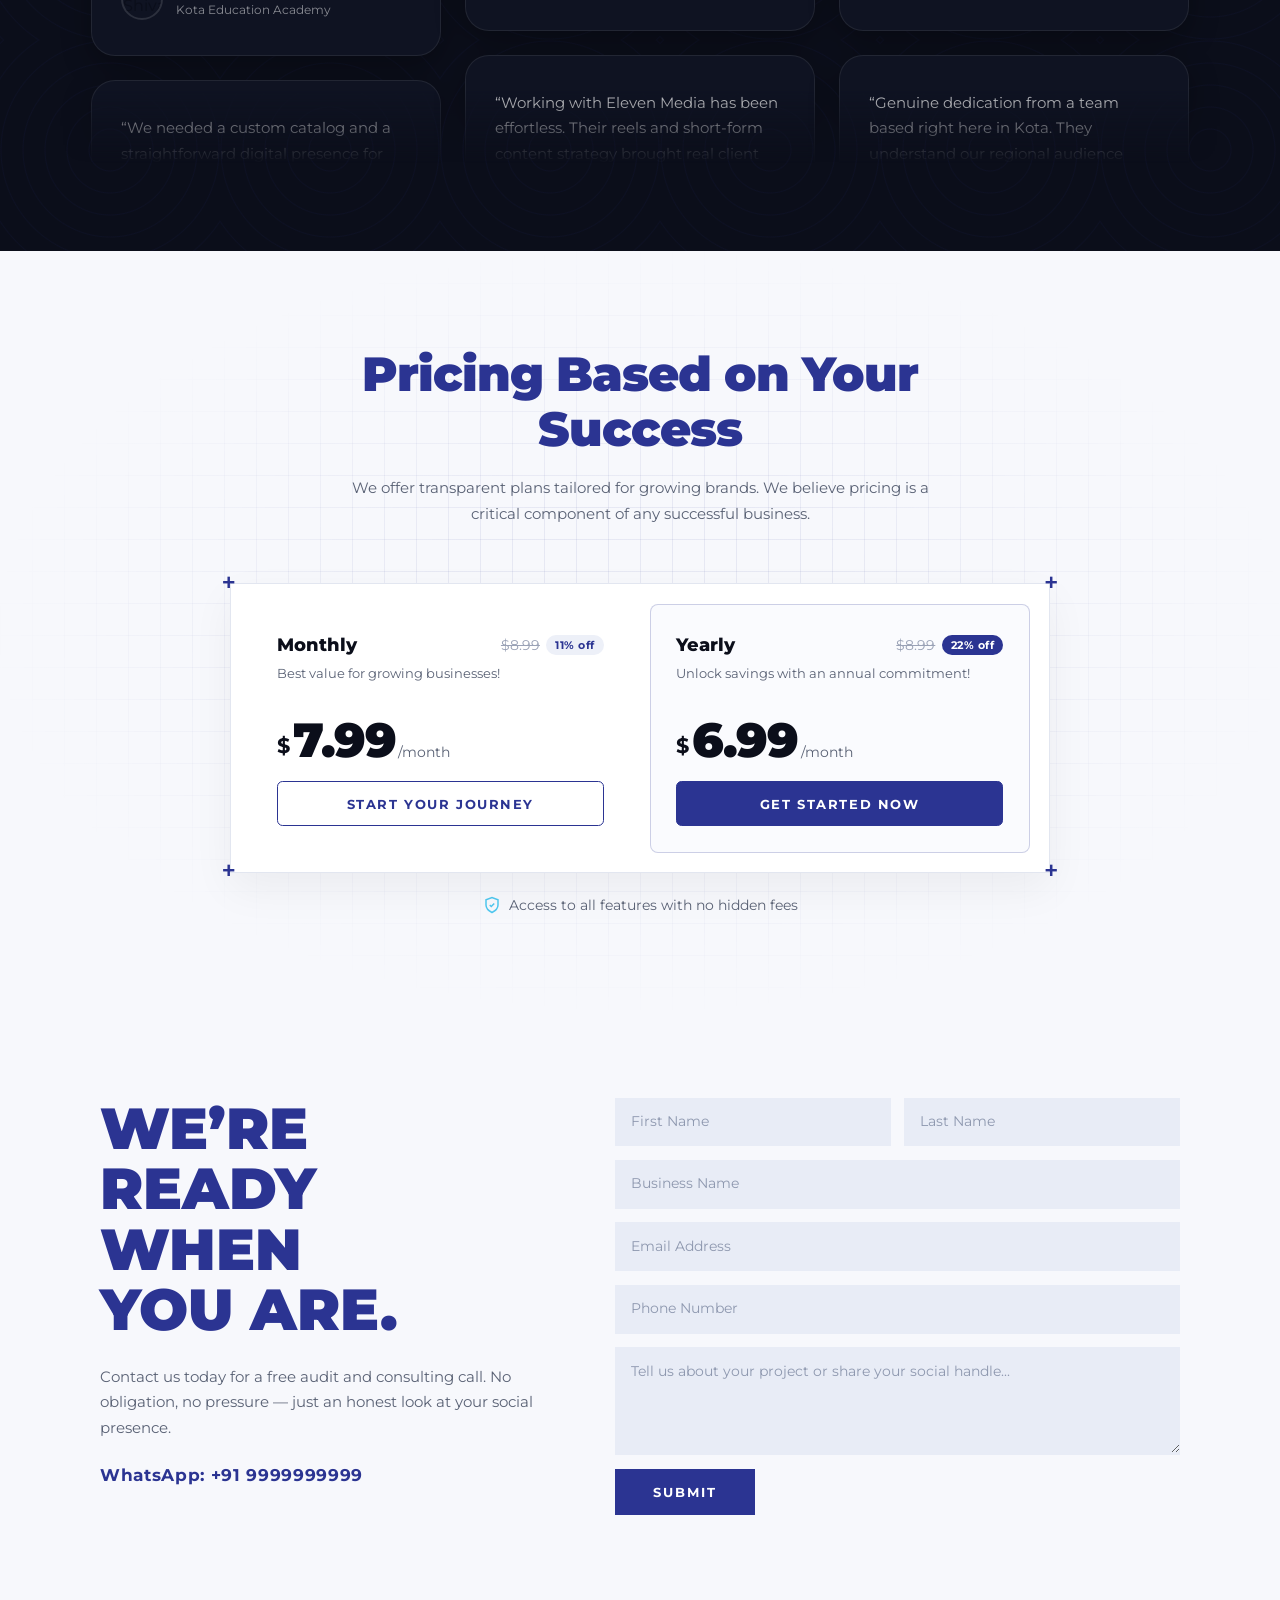
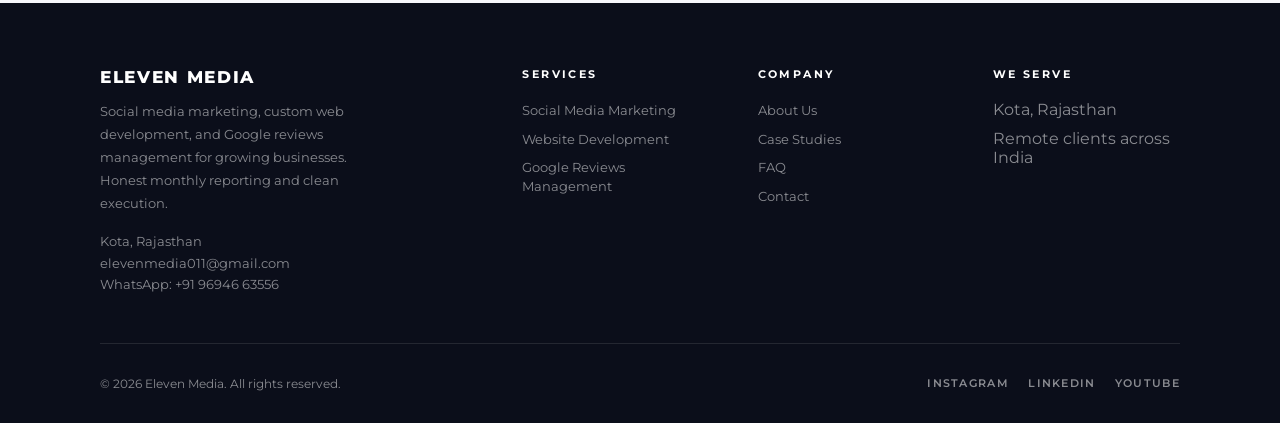
==== commit 3f23da55: "Add official Instagram link, soften audit promises, and highlight RootEd Career Institute founder ex" ====
--- a/index.html
+++ b/index.html
@@ -374,9 +374,7 @@
             viewBox="0 0 24 24" fill="none" stroke="currentColor" stroke-width="2.5">
             <path d="M9 18l6-6-6-6" />
           </svg></div>
-        <p class="faq-a">Step 1: Submit your handle via our free audit form below. Step 2: Receive our 48-hour video/PDF
-          breakdown. Step 3: A brief 20-minute scope alignment call. Step 4: Contract sign-off and kickoff within 3
-          business days.</p>
+        <p class="faq-a">Step 1: Submit your handle via our free audit form below or on WhatsApp. Step 2: Receive our video and profile breakdown. Step 3: A brief scope alignment conversation. Step 4: Kickoff and scheduling within 3 business days.</p>
       </div>
     </div>
   </section>
@@ -807,6 +805,11 @@
       </div>
       <div class="footer-bottom">
         <p>&copy; 2026 Eleven Media. All rights reserved.</p>
+        <div class="footer-social">
+          <a href="https://www.instagram.com/eleven.media11/" target="_blank" rel="noopener noreferrer">Instagram</a>
+          <a href="#">LinkedIn</a>
+          <a href="#">YouTube</a>
+        </div>
       </div>
     </div>
   </footer>
